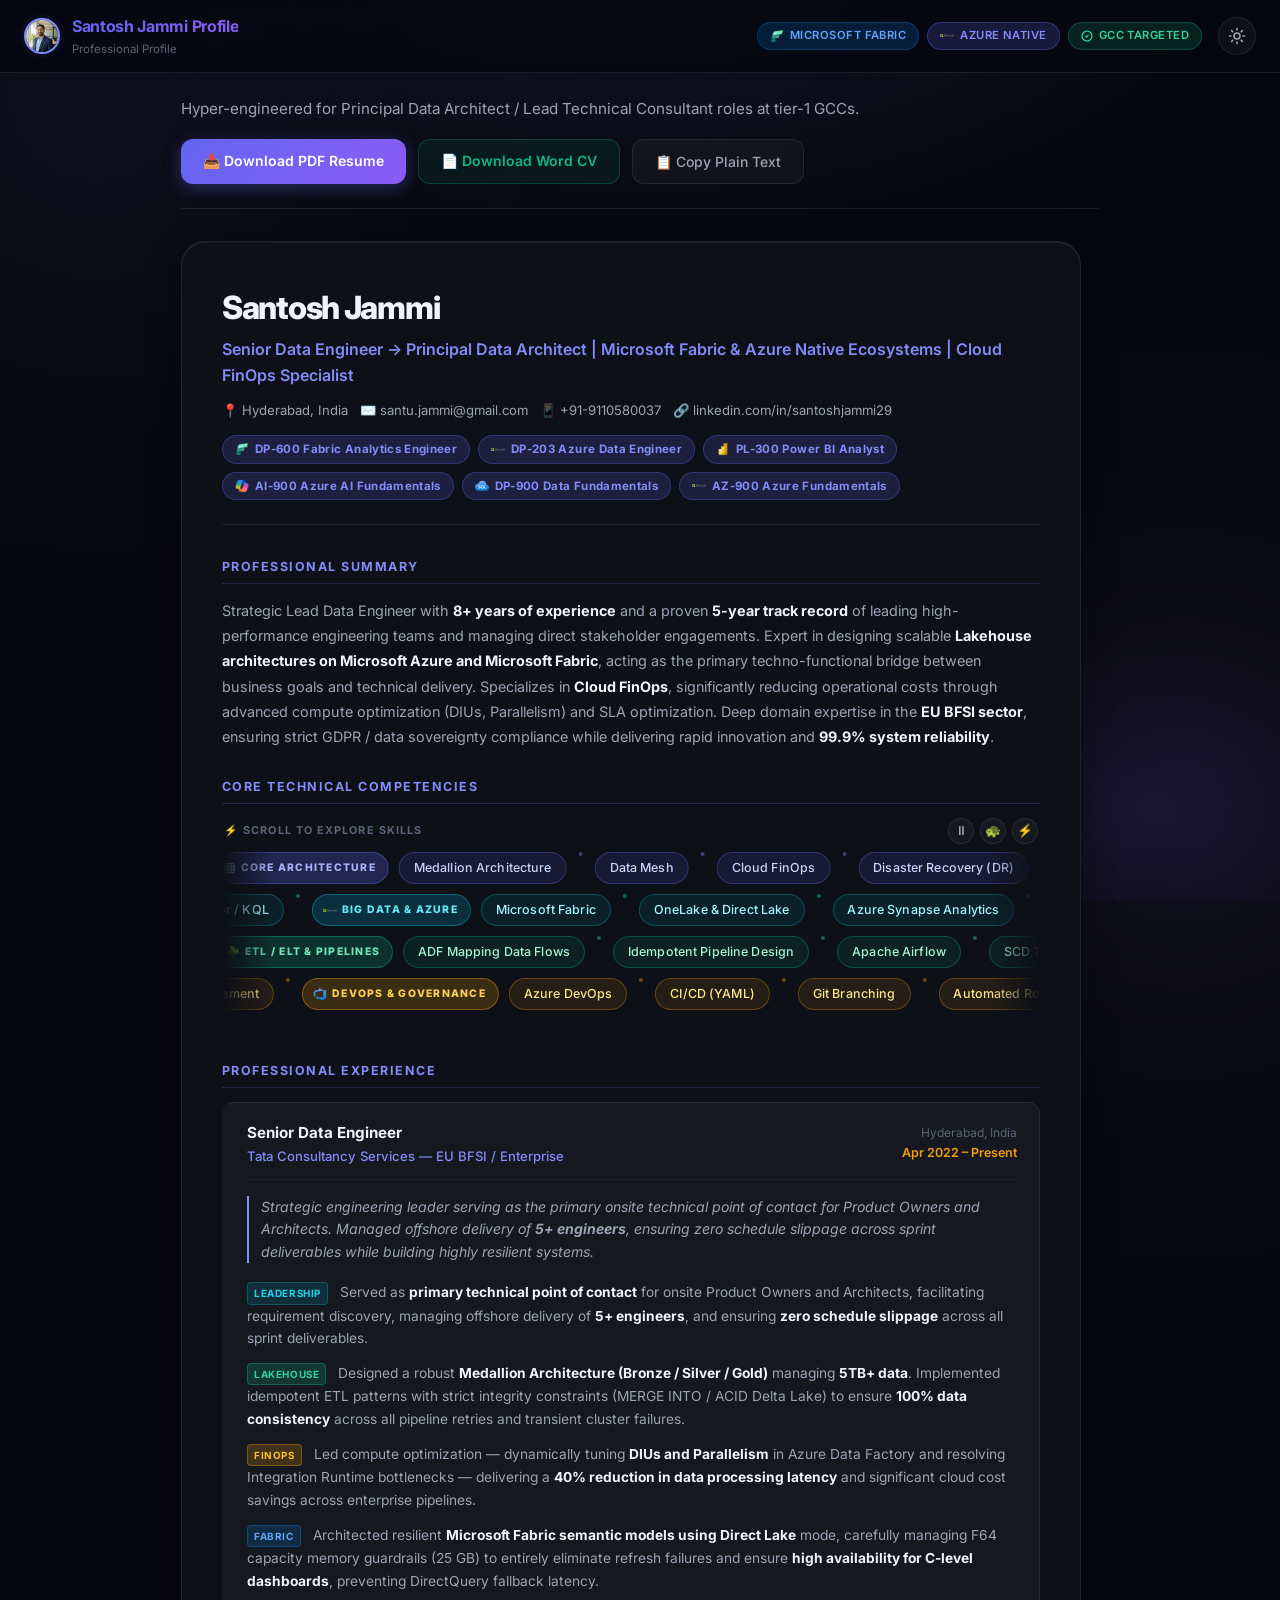
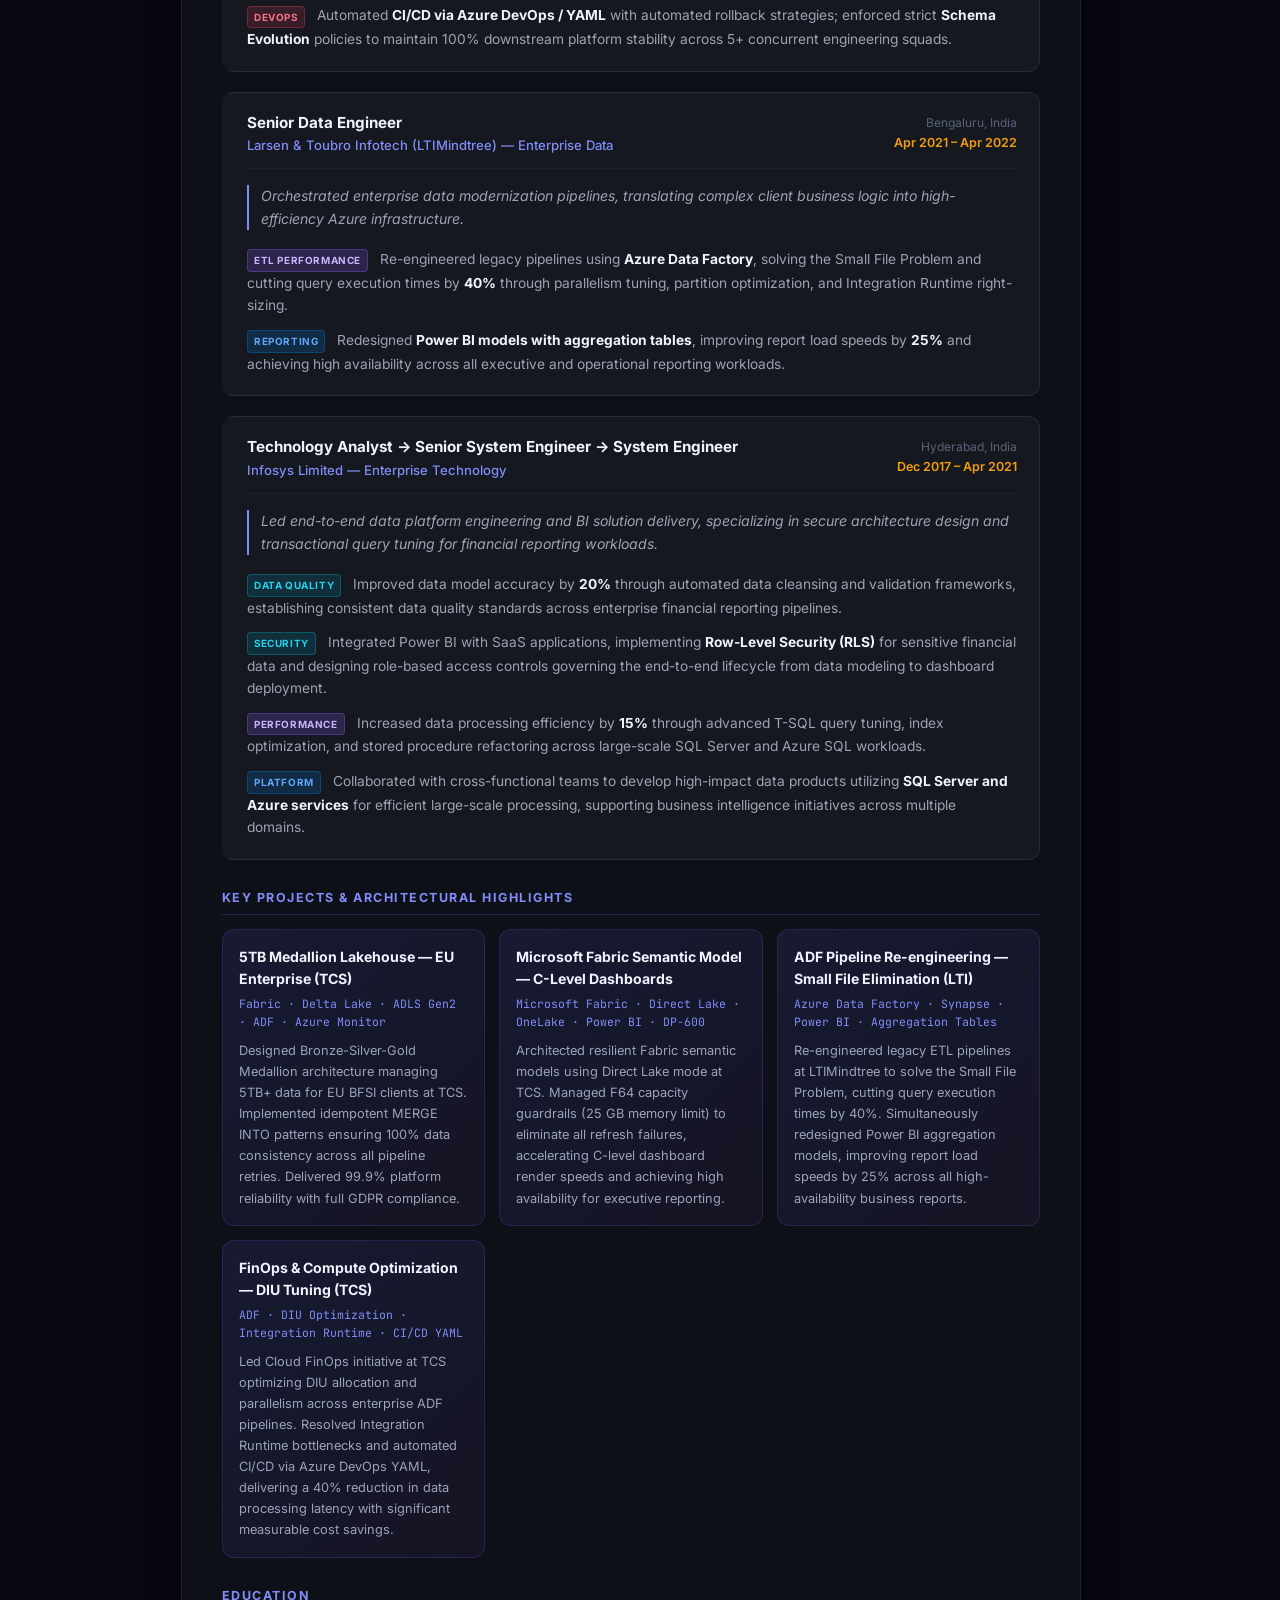
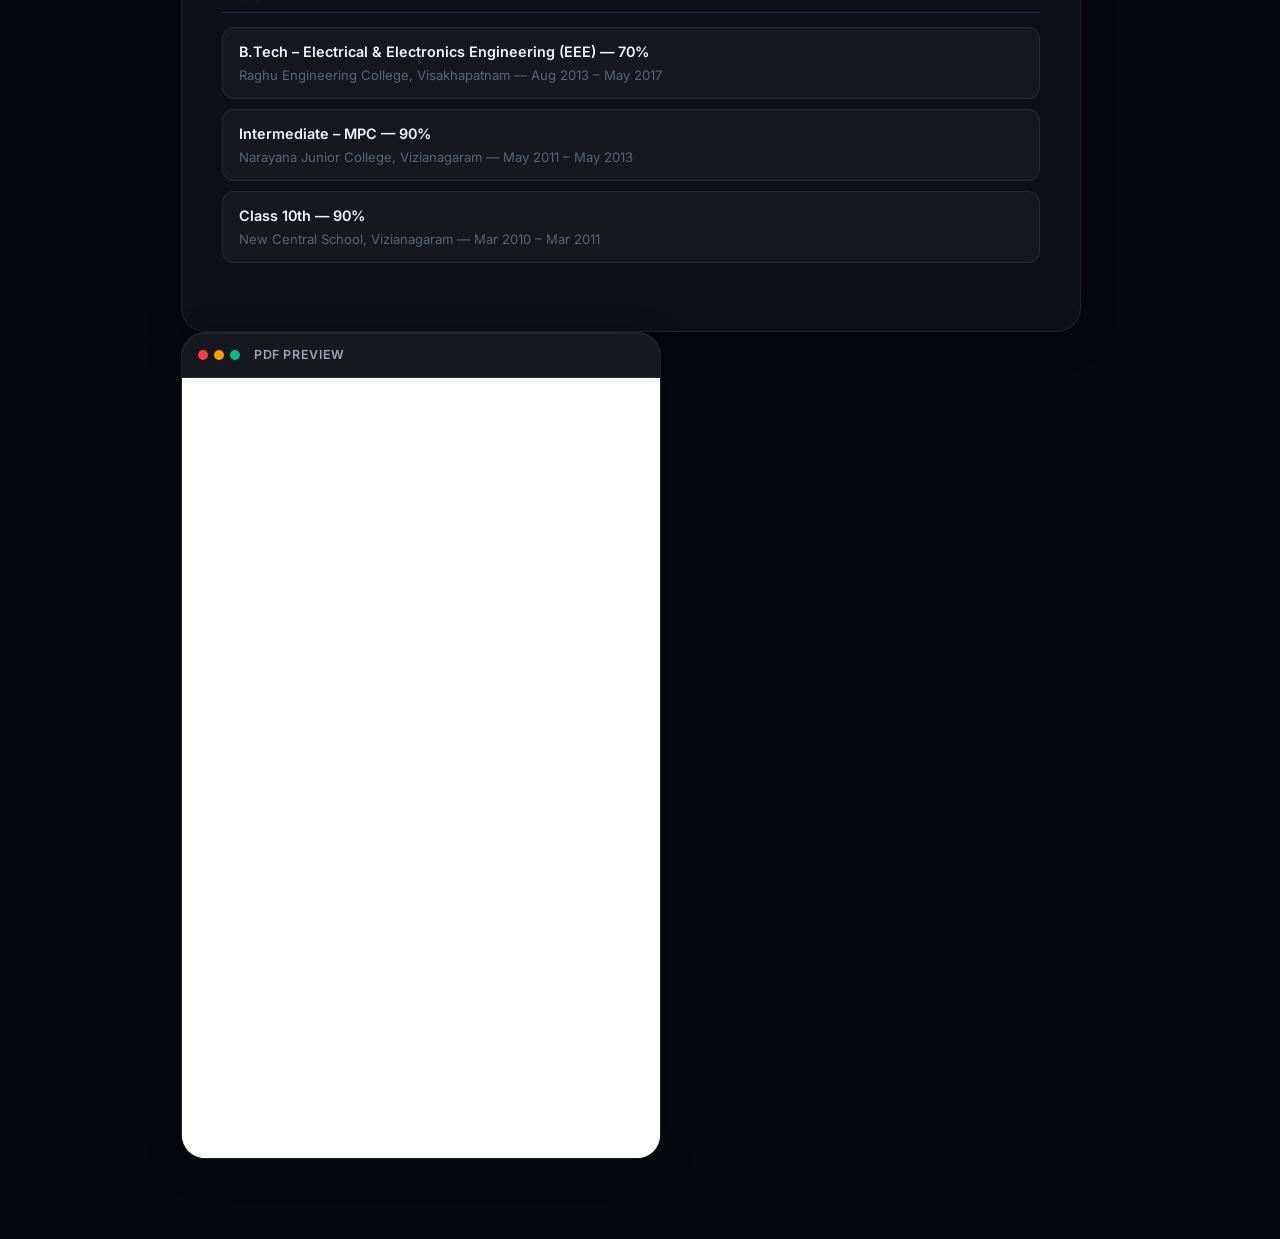
==== public-resume/index.html @ b76ce590 "Replace header SVG logo and add favicon with user's headshot photo" ====
<!DOCTYPE html>
<html lang="en">
<head>
  <meta charset="UTF-8" />
  <meta name="viewport" content="width=device-width, initial-scale=1.0" />
  <meta id="meta-color-scheme" name="color-scheme" content="light dark" />
  <script>
    {
      const theme = localStorage.getItem("theme") || "dark";
      document.documentElement.setAttribute("data-theme", theme);
      document.getElementById("meta-color-scheme").content = theme;
    }
  </script>
  <title>Santosh Jammi Profile — Principal Data Architect</title>
  <meta name="description" content="Comprehensive career pivot toolkit for Principal Data Architect roles targeting GCC companies in Hyderabad & Bangalore. Includes resume, LinkedIn copy, interview prep, and 30-day roadmap." />
  <link rel="preconnect" href="https://fonts.googleapis.com" />
  <link rel="preconnect" href="https://fonts.gstatic.com" crossorigin />
  <link href="https://fonts.googleapis.com/css2?family=Inter:wght@300;400;500;600;700;800;900&family=JetBrains+Mono:wght@400;500;600&display=swap" rel="stylesheet" />
  <link rel="stylesheet" href="style.css" />
  <link rel="icon" type="image/jpeg" href="images/profile-logo.jpg" />
</head>
<body>
  <!-- ── AMBIENT DECORATIVE GLOWS ───────────────────────────────── -->
  <div class="ambient-glow ambient-glow-1" aria-hidden="true"></div>
  <div class="ambient-glow ambient-glow-2" aria-hidden="true"></div>

  <!-- ── HEADER ─────────────────────────────────────────────────── -->
  <header class="site-header">
    <div class="header-inner">
      <div class="logo-group">
        <div class="logo-icon">
          <img src="images/profile-logo.jpg" alt="Santosh Jammi Logo" class="logo-img-profile" />
        </div>
        <div>
          <div class="logo-title">Santosh Jammi Profile</div>
          <div class="logo-sub">Professional Profile</div>
        </div>
      </div>
      <div class="header-actions">
        <div class="header-badges">
          <span class="badge badge-fabric">
            <img src="images/icons/microsoft-fabric.png" alt="" class="inline-badge-icon" />
            Microsoft Fabric
          </span>
          <span class="badge badge-azure">
            <img src="images/icons/microsoft.svg" alt="" class="inline-badge-icon" />
            Azure Native
          </span>
          <span class="badge badge-gcc">
            <svg class="inline-badge-icon" style="stroke: currentColor; fill: none; stroke-width: 2.5; display: inline-block; width: 12px; height: 12px; margin-right: 0;" viewBox="0 0 24 24">
              <circle cx="12" cy="12" r="10"/>
              <path d="m9 12 2 2 4-4"/>
            </svg>
            GCC Targeted
          </span>
        </div>
        <button id="theme-toggle" class="theme-toggle-btn" aria-label="Toggle light/dark mode" title="Toggle theme">
          <svg class="sun-icon" xmlns="http://www.w3.org/2000/svg" width="18" height="18" viewBox="0 0 24 24" fill="none" stroke="currentColor" stroke-width="2.2" stroke-linecap="round" stroke-linejoin="round"><circle cx="12" cy="12" r="4"/><path d="M12 2v2M12 20v2M4.93 4.93l1.41 1.41M17.66 17.66l1.41 1.41M2 12h2M20 12h2M6.34 17.66l-1.41 1.41M19.07 4.93l-1.41 1.41"/></svg>
          <svg class="moon-icon" xmlns="http://www.w3.org/2000/svg" width="18" height="18" viewBox="0 0 24 24" fill="none" stroke="currentColor" stroke-width="2.2" stroke-linecap="round" stroke-linejoin="round"><path d="M12 3a6 6 0 0 0 9 9 9 9 0 1 1-9-9Z"/></svg>
        </button>
      </div>
    </div>
  </header>

  <!-- ── MAIN CONTENT ───────────────────────────────────────────── -->
  <main class="main-content" style="max-width: 950px; padding: 24px 16px 80px;">
    
        <section id="panel-resume" role="tabpanel" aria-labelledby="tab-resume" class="tab-panel active">
      <div class="resume-workspace">
        <div class="resume-left">
          <div class="panel-header">
            <p class="panel-sub">Hyper-engineered for Principal Data Architect / Lead Technical Consultant roles at tier-1 GCCs.</p>
            <div class="action-bar">
              <a href="resume.pdf" class="btn-primary" download="Santosh_Jammi_Resume.pdf">📥 Download PDF Resume</a>
              <a href="Santosh_Jammi_CV.docx" class="btn-secondary" download="Santosh_Jammi_CV.docx">📄 Download Word CV</a>
              <button class="btn-ghost" onclick="copyResume()">📋 Copy Plain Text</button>
            </div>
          </div>

      <div class="resume-doc" id="resume-content">
        <div class="resume-header-block">
          <h2 class="resume-name">Santosh Jammi</h2>
          <div class="resume-title-line">Senior Data Engineer → Principal Data Architect | Microsoft Fabric &amp; Azure Native Ecosystems | Cloud FinOps Specialist</div>
          <div class="resume-contacts">
            <span>📍 Hyderabad, India</span>
            <span>✉️ santu.jammi@gmail.com</span>
            <span>📱 +91-9110580037</span>
            <span>🔗 linkedin.com/in/santoshjammi29</span>
          </div>
          <div class="cert-strip">
            <span class="cert-badge">
              <img src="images/icons/microsoft-fabric.png" alt="" class="inline-badge-icon" />
              DP-600 Fabric Analytics Engineer
            </span>
            <span class="cert-badge">
              <img src="images/icons/microsoft.svg" alt="" class="inline-badge-icon" />
              DP-203 Azure Data Engineer
            </span>
            <span class="cert-badge">
              <img src="images/icons/power-bi.png" alt="" class="inline-badge-icon" />
              PL-300 Power BI Analyst
            </span>
            <span class="cert-badge">
              <img src="images/icons/microsoft-copilot.png" alt="" class="inline-badge-icon" />
              AI-900 Azure AI Fundamentals
            </span>
            <span class="cert-badge">
              <img src="images/icons/azure-sql.svg" alt="" class="inline-badge-icon" />
              DP-900 Data Fundamentals
            </span>
            <span class="cert-badge">
              <img src="images/icons/microsoft.svg" alt="" class="inline-badge-icon" />
              AZ-900 Azure Fundamentals
            </span>
          </div>
        </div>

        <div class="resume-section" id="rs-summary">
          <h3 class="section-heading">Professional Summary</h3>
          <p class="resume-summary">
            Strategic Lead Data Engineer with <strong>8+ years of experience</strong> and a proven <strong>5-year track record</strong> of leading high-performance engineering teams and managing direct stakeholder engagements. Expert in designing scalable <strong>Lakehouse architectures on Microsoft Azure and Microsoft Fabric</strong>, acting as the primary techno-functional bridge between business goals and technical delivery. Specializes in <strong>Cloud FinOps</strong>, significantly reducing operational costs through advanced compute optimization (DIUs, Parallelism) and SLA optimization. Deep domain expertise in the <strong>EU BFSI sector</strong>, ensuring strict GDPR / data sovereignty compliance while delivering rapid innovation and <strong>99.9% system reliability</strong>.
          </p>
        </div>

        <div class="resume-section" id="rs-skills">
          <h3 class="section-heading">Core Technical Competencies</h3>
          
          <!-- Print-Only static skills list (hidden on screen) -->
          <div class="print-skills-grid">
            <div class="print-skills-group">
              <strong>🏛️ Core Architecture:</strong> Medallion Architecture, Data Mesh, Cloud FinOps, Disaster Recovery (DR), Governance, Stakeholder Management, Kimball Modeling, Inmon Methodology, Data Vault 2.0, Star / Snowflake Schemas, SCDs, Zero-Copy Architecture
            </div>
            <div class="print-skills-group">
              <strong>☁️ Big Data &amp; Azure:</strong> Microsoft Fabric, OneLake &amp; Direct Lake, Azure Synapse Analytics, Azure Data Factory, ADLS Gen2, Stream Analytics, Event Hubs, Databricks, Azure SQL, Azure Cosmos DB, Logic Apps, Azure Monitor / KQL
            </div>
            <div class="print-skills-group">
              <strong>⚙️ ETL / ELT &amp; Pipelines:</strong> ADF Mapping Data Flows, Idempotent Pipeline Design, Apache Airflow, SCD Type 2, ACID Compliance, Delta Lake, Liquid Clustering, Z-Ordering, Copy-On-Write (CoW), MERGE INTO / UPSERT, Delta Time Travel, Data Orchestration
            </div>
            <div class="print-skills-group">
              <strong>🔐 DevOps &amp; Governance:</strong> Azure DevOps, CI/CD (YAML), Row-Level Security (RLS), GDPR Compliance, Data Sovereignty, Azure Key Vault, Service Principals, OAuth Handshake, Entra ID, RBAC, FHIR, HL7, T-SQL Advanced, KQL, ARM Templates, Schema Evolution, Data Quality Management
            </div>
          </div>

          <div class="ticker-outer">
            <div class="ticker-controls">
              <span class="ticker-section-label">⚡ Scroll to explore skills</span>
              <div class="ticker-nav-btns">
                <button class="ticker-nav-btn" id="ticker-pause" title="Pause / Resume" aria-label="Pause or resume ticker">⏸</button>
                <button class="ticker-nav-btn" id="ticker-slower" title="Slower" aria-label="Slow down">🐢</button>
                <button class="ticker-nav-btn" id="ticker-faster" title="Faster" aria-label="Speed up">⚡</button>
              </div>
            </div>
            <div class="skills-ticker-wrap" id="skills-ticker" aria-label="Core technical skills">

            <!-- Row 1 — Core Architecture — Indigo -->
            <div class="ticker-row ticker-row-1" aria-hidden="true">
              <!-- first copy -->
              <span class="ticker-label">
                <svg viewBox="0 0 24 24" fill="none" stroke="currentColor" stroke-width="2.5" stroke-linecap="round" stroke-linejoin="round" style="width:12px;height:12px;"><rect x="3" y="3" width="18" height="18" rx="2"/><path d="M9 3v18M15 3v18M3 9h18M3 15h18"/></svg>
                Core Architecture
              </span>
              <span class="ticker-chip">Medallion Architecture</span><span class="ticker-sep"></span>
              <span class="ticker-chip">Data Mesh</span><span class="ticker-sep"></span>
              <span class="ticker-chip">Cloud FinOps</span><span class="ticker-sep"></span>
              <span class="ticker-chip">Disaster Recovery (DR)</span><span class="ticker-sep"></span>
              <span class="ticker-chip">Governance</span><span class="ticker-sep"></span>
              <span class="ticker-chip">Stakeholder Management</span><span class="ticker-sep"></span>
              <span class="ticker-chip">Kimball Modeling</span><span class="ticker-sep"></span>
              <span class="ticker-chip">Inmon Methodology</span><span class="ticker-sep"></span>
              <span class="ticker-chip">Data Vault 2.0</span><span class="ticker-sep"></span>
              <span class="ticker-chip">Star / Snowflake Schemas</span><span class="ticker-sep"></span>
              <span class="ticker-chip">SCDs</span><span class="ticker-sep"></span>
              <span class="ticker-chip">Zero-Copy Architecture</span><span class="ticker-sep"></span>
              <!-- duplicate for seamless loop -->
              <span class="ticker-label">
                <svg viewBox="0 0 24 24" fill="none" stroke="currentColor" stroke-width="2.5" stroke-linecap="round" stroke-linejoin="round" style="width:12px;height:12px;"><rect x="3" y="3" width="18" height="18" rx="2"/><path d="M9 3v18M15 3v18M3 9h18M3 15h18"/></svg>
                Core Architecture
              </span>
              <span class="ticker-chip">Medallion Architecture</span><span class="ticker-sep"></span>
              <span class="ticker-chip">Data Mesh</span><span class="ticker-sep"></span>
              <span class="ticker-chip">Cloud FinOps</span><span class="ticker-sep"></span>
              <span class="ticker-chip">Disaster Recovery (DR)</span><span class="ticker-sep"></span>
              <span class="ticker-chip">Governance</span><span class="ticker-sep"></span>
              <span class="ticker-chip">Stakeholder Management</span><span class="ticker-sep"></span>
              <span class="ticker-chip">Kimball Modeling</span><span class="ticker-sep"></span>
              <span class="ticker-chip">Inmon Methodology</span><span class="ticker-sep"></span>
              <span class="ticker-chip">Data Vault 2.0</span><span class="ticker-sep"></span>
              <span class="ticker-chip">Star / Snowflake Schemas</span><span class="ticker-sep"></span>
              <span class="ticker-chip">SCDs</span><span class="ticker-sep"></span>
              <span class="ticker-chip">Zero-Copy Architecture</span><span class="ticker-sep"></span>
            </div>

            <!-- Row 2 — Big Data & Azure — Cyan (reverse) -->
            <div class="ticker-row ticker-row-2" aria-hidden="true">
              <span class="ticker-label">
                <img src="images/icons/microsoft.svg" alt="" />
                Big Data &amp; Azure
              </span>
              <span class="ticker-chip">Microsoft Fabric</span><span class="ticker-sep"></span>
              <span class="ticker-chip">OneLake &amp; Direct Lake</span><span class="ticker-sep"></span>
              <span class="ticker-chip">Azure Synapse Analytics</span><span class="ticker-sep"></span>
              <span class="ticker-chip">Azure Data Factory</span><span class="ticker-sep"></span>
              <span class="ticker-chip">ADLS Gen2</span><span class="ticker-sep"></span>
              <span class="ticker-chip">Stream Analytics</span><span class="ticker-sep"></span>
              <span class="ticker-chip">Event Hubs</span><span class="ticker-sep"></span>
              <span class="ticker-chip">Databricks</span><span class="ticker-sep"></span>
              <span class="ticker-chip">Azure SQL</span><span class="ticker-sep"></span>
              <span class="ticker-chip">Azure Cosmos DB</span><span class="ticker-sep"></span>
              <span class="ticker-chip">Logic Apps</span><span class="ticker-sep"></span>
              <span class="ticker-chip">Azure Monitor / KQL</span><span class="ticker-sep"></span>
              <!-- duplicate -->
              <span class="ticker-label">
                <img src="images/icons/microsoft.svg" alt="" />
                Big Data &amp; Azure
              </span>
              <span class="ticker-chip">Microsoft Fabric</span><span class="ticker-sep"></span>
              <span class="ticker-chip">OneLake &amp; Direct Lake</span><span class="ticker-sep"></span>
              <span class="ticker-chip">Azure Synapse Analytics</span><span class="ticker-sep"></span>
              <span class="ticker-chip">Azure Data Factory</span><span class="ticker-sep"></span>
              <span class="ticker-chip">ADLS Gen2</span><span class="ticker-sep"></span>
              <span class="ticker-chip">Stream Analytics</span><span class="ticker-sep"></span>
              <span class="ticker-chip">Event Hubs</span><span class="ticker-sep"></span>
              <span class="ticker-chip">Databricks</span><span class="ticker-sep"></span>
              <span class="ticker-chip">Azure SQL</span><span class="ticker-sep"></span>
              <span class="ticker-chip">Azure Cosmos DB</span><span class="ticker-sep"></span>
              <span class="ticker-chip">Logic Apps</span><span class="ticker-sep"></span>
              <span class="ticker-chip">Azure Monitor / KQL</span><span class="ticker-sep"></span>
            </div>

            <!-- Row 3 — ETL / ELT — Emerald -->
            <div class="ticker-row ticker-row-3" aria-hidden="true">
              <span class="ticker-label">
                <img src="images/icons/azure-data-factory.png" alt="" />
                ETL / ELT &amp; Pipelines
              </span>
              <span class="ticker-chip">ADF Mapping Data Flows</span><span class="ticker-sep"></span>
              <span class="ticker-chip">Idempotent Pipeline Design</span><span class="ticker-sep"></span>
              <span class="ticker-chip">Apache Airflow</span><span class="ticker-sep"></span>
              <span class="ticker-chip">SCD Type 2</span><span class="ticker-sep"></span>
              <span class="ticker-chip">ACID Compliance</span><span class="ticker-sep"></span>
              <span class="ticker-chip">Delta Lake</span><span class="ticker-sep"></span>
              <span class="ticker-chip">Liquid Clustering</span><span class="ticker-sep"></span>
              <span class="ticker-chip">Z-Ordering</span><span class="ticker-sep"></span>
              <span class="ticker-chip">Copy-On-Write (CoW)</span><span class="ticker-sep"></span>
              <span class="ticker-chip">MERGE INTO / UPSERT</span><span class="ticker-sep"></span>
              <span class="ticker-chip">Delta Time Travel</span><span class="ticker-sep"></span>
              <span class="ticker-chip">Data Orchestration</span><span class="ticker-sep"></span>
              <!-- duplicate -->
              <span class="ticker-label">
                <img src="images/icons/azure-data-factory.png" alt="" />
                ETL / ELT &amp; Pipelines
              </span>
              <span class="ticker-chip">ADF Mapping Data Flows</span><span class="ticker-sep"></span>
              <span class="ticker-chip">Idempotent Pipeline Design</span><span class="ticker-sep"></span>
              <span class="ticker-chip">Apache Airflow</span><span class="ticker-sep"></span>
              <span class="ticker-chip">SCD Type 2</span><span class="ticker-sep"></span>
              <span class="ticker-chip">ACID Compliance</span><span class="ticker-sep"></span>
              <span class="ticker-chip">Delta Lake</span><span class="ticker-sep"></span>
              <span class="ticker-chip">Liquid Clustering</span><span class="ticker-sep"></span>
              <span class="ticker-chip">Z-Ordering</span><span class="ticker-sep"></span>
              <span class="ticker-chip">Copy-On-Write (CoW)</span><span class="ticker-sep"></span>
              <span class="ticker-chip">MERGE INTO / UPSERT</span><span class="ticker-sep"></span>
              <span class="ticker-chip">Delta Time Travel</span><span class="ticker-sep"></span>
              <span class="ticker-chip">Data Orchestration</span><span class="ticker-sep"></span>
            </div>

            <!-- Row 4 — DevOps & Governance — Amber (reverse) -->
            <div class="ticker-row ticker-row-4" aria-hidden="true">
              <span class="ticker-label">
                <img src="images/icons/azure-devops.svg" alt="" />
                DevOps &amp; Governance
              </span>
              <span class="ticker-chip">Azure DevOps</span><span class="ticker-sep"></span>
              <span class="ticker-chip">CI/CD (YAML)</span><span class="ticker-sep"></span>
              <span class="ticker-chip">Git Branching</span><span class="ticker-sep"></span>
              <span class="ticker-chip">Automated Rollbacks</span><span class="ticker-sep"></span>
              <span class="ticker-chip">Row-Level Security (RLS)</span><span class="ticker-sep"></span>
              <span class="ticker-chip">GDPR Compliance</span><span class="ticker-sep"></span>
              <span class="ticker-chip">Data Sovereignty</span><span class="ticker-sep"></span>
              <span class="ticker-chip">T-SQL Advanced</span><span class="ticker-sep"></span>
              <span class="ticker-chip">KQL</span><span class="ticker-sep"></span>
              <span class="ticker-chip">ARM Templates</span><span class="ticker-sep"></span>
              <span class="ticker-chip">Schema Evolution</span><span class="ticker-sep"></span>
              <span class="ticker-chip">Data Quality Management</span><span class="ticker-sep"></span>
              <!-- duplicate -->
              <span class="ticker-label">
                <img src="images/icons/azure-devops.svg" alt="" />
                DevOps &amp; Governance
              </span>
              <span class="ticker-chip">Azure DevOps</span><span class="ticker-sep"></span>
              <span class="ticker-chip">CI/CD (YAML)</span><span class="ticker-sep"></span>
              <span class="ticker-chip">Git Branching</span><span class="ticker-sep"></span>
              <span class="ticker-chip">Automated Rollbacks</span><span class="ticker-sep"></span>
              <span class="ticker-chip">Row-Level Security (RLS)</span><span class="ticker-sep"></span>
              <span class="ticker-chip">GDPR Compliance</span><span class="ticker-sep"></span>
              <span class="ticker-chip">Data Sovereignty</span><span class="ticker-sep"></span>
              <span class="ticker-chip">T-SQL Advanced</span><span class="ticker-sep"></span>
              <span class="ticker-chip">KQL</span><span class="ticker-sep"></span>
              <span class="ticker-chip">ARM Templates</span><span class="ticker-sep"></span>
              <span class="ticker-chip">Schema Evolution</span><span class="ticker-sep"></span>
              <span class="ticker-chip">Data Quality Management</span><span class="ticker-sep"></span>
            </div><!-- /.ticker-row-4 -->

          </div><!-- /.skills-ticker-wrap -->
          <div class="ticker-drag-hint">☝️ Hover to pause · Drag row to scroll · Use ⏸ ⚡ 🐢 above to control speed</div>
          </div><!-- /.ticker-outer -->
        </div><!-- /#rs-skills -->

        <!-- Floating section navigator (appears on hover over resume-doc) -->
        <nav class="resume-nav" aria-label="Jump to resume section">
          <button class="nav-dot active" data-target="rs-summary"   data-label="Summary"></button>
          <button class="nav-dot"        data-target="rs-skills"    data-label="Skills"></button>
          <button class="nav-dot"        data-target="rs-experience" data-label="Experience"></button>
          <button class="nav-dot"        data-target="rs-projects"  data-label="Projects"></button>
          <button class="nav-dot"        data-target="rs-education" data-label="Education"></button>
        </nav>

        <div class="resume-section" id="rs-experience">
          <h3 class="section-heading">Professional Experience</h3>

          <div class="job-block">
            <div class="job-header">
              <div class="job-info">
                <div class="job-title">Senior Data Engineer</div>
                <div class="job-company">Tata Consultancy Services — EU BFSI / Enterprise</div>
              </div>
              <div class="job-meta">
                <span class="job-location">Hyderabad, India</span>
                <span class="job-dates">Apr 2022 – Present</span>
              </div>
            </div>
            <div class="job-description">
              <p class="job-overview">
                Strategic engineering leader serving as the primary onsite technical point of contact for Product Owners and Architects. Managed offshore delivery of <strong>5+ engineers</strong>, ensuring zero schedule slippage across sprint deliverables while building highly resilient systems.
              </p>
              <p class="job-para">
                <span class="para-tag tag-governance">Leadership</span>
                Served as <strong>primary technical point of contact</strong> for onsite Product Owners and Architects, facilitating requirement discovery, managing offshore delivery of <strong>5+ engineers</strong>, and ensuring <strong>zero schedule slippage</strong> across all sprint deliverables.
              </p>
              <p class="job-para">
                <span class="para-tag tag-delta">Lakehouse</span>
                Designed a robust <strong>Medallion Architecture (Bronze / Silver / Gold)</strong> managing <strong>5TB+ data</strong>. Implemented idempotent ETL patterns with strict integrity constraints (MERGE INTO / ACID Delta Lake) to ensure <strong>100% data consistency</strong> across all pipeline retries and transient cluster failures.
              </p>
              <p class="job-para">
                <span class="para-tag tag-finops">FinOps</span>
                Led compute optimization — dynamically tuning <strong>DIUs and Parallelism</strong> in Azure Data Factory and resolving Integration Runtime bottlenecks — delivering a <strong>40% reduction in data processing latency</strong> and significant cloud cost savings across enterprise pipelines.
              </p>
              <p class="job-para">
                <span class="para-tag tag-fabric">Fabric</span>
                Architected resilient <strong>Microsoft Fabric semantic models using Direct Lake</strong> mode, carefully managing F64 capacity memory guardrails (25 GB) to entirely eliminate refresh failures and ensure <strong>high availability for C-level dashboards</strong>, preventing DirectQuery fallback latency.
              </p>
              <p class="job-para">
                <span class="para-tag tag-devops">DevOps</span>
                Automated <strong>CI/CD via Azure DevOps / YAML</strong> with automated rollback strategies; enforced strict <strong>Schema Evolution</strong> policies to maintain 100% downstream platform stability across 5+ concurrent engineering squads.
              </p>
            </div>
          </div>

          <div class="job-block">
            <div class="job-header">
              <div class="job-info">
                <div class="job-title">Senior Data Engineer</div>
                <div class="job-company">Larsen &amp; Toubro Infotech (LTIMindtree) — Enterprise Data</div>
              </div>
              <div class="job-meta">
                <span class="job-location">Bengaluru, India</span>
                <span class="job-dates">Apr 2021 – Apr 2022</span>
              </div>
            </div>
            <div class="job-description">
              <p class="job-overview">
                Orchestrated enterprise data modernization pipelines, translating complex client business logic into high-efficiency Azure infrastructure.
              </p>
              <p class="job-para">
                <span class="para-tag tag-perf">ETL Performance</span>
                Re-engineered legacy pipelines using <strong>Azure Data Factory</strong>, solving the Small File Problem and cutting query execution times by <strong>40%</strong> through parallelism tuning, partition optimization, and Integration Runtime right-sizing.
              </p>
              <p class="job-para">
                <span class="para-tag tag-fabric">Reporting</span>
                Redesigned <strong>Power BI models with aggregation tables</strong>, improving report load speeds by <strong>25%</strong> and achieving high availability across all executive and operational reporting workloads.
              </p>
            </div>
          </div>

          <div class="job-block">
            <div class="job-header">
              <div class="job-info">
                <div class="job-title">Technology Analyst → Senior System Engineer → System Engineer</div>
                <div class="job-company">Infosys Limited — Enterprise Technology</div>
              </div>
              <div class="job-meta">
                <span class="job-location">Hyderabad, India</span>
                <span class="job-dates">Dec 2017 – Apr 2021</span>
              </div>
            </div>
            <div class="job-description">
              <p class="job-overview">
                Led end-to-end data platform engineering and BI solution delivery, specializing in secure architecture design and transactional query tuning for financial reporting workloads.
              </p>
              <p class="job-para">
                <span class="para-tag tag-governance">Data Quality</span>
                Improved data model accuracy by <strong>20%</strong> through automated data cleansing and validation frameworks, establishing consistent data quality standards across enterprise financial reporting pipelines.
              </p>
              <p class="job-para">
                <span class="para-tag tag-governance">Security</span>
                Integrated Power BI with SaaS applications, implementing <strong>Row-Level Security (RLS)</strong> for sensitive financial data and designing role-based access controls governing the end-to-end lifecycle from data modeling to dashboard deployment.
              </p>
              <p class="job-para">
                <span class="para-tag tag-perf">Performance</span>
                Increased data processing efficiency by <strong>15%</strong> through advanced T-SQL query tuning, index optimization, and stored procedure refactoring across large-scale SQL Server and Azure SQL workloads.
              </p>
              <p class="job-para">
                <span class="para-tag tag-fabric">Platform</span>
                Collaborated with cross-functional teams to develop high-impact data products utilizing <strong>SQL Server and Azure services</strong> for efficient large-scale processing, supporting business intelligence initiatives across multiple domains.
              </p>
            </div>
          </div>
        </div>

        <div class="resume-section" id="rs-projects">
          <h3 class="section-heading">Key Projects & Architectural Highlights</h3>
          <div class="projects-grid">
            <div class="project-card">
              <div class="project-title">5TB Medallion Lakehouse — EU Enterprise (TCS)</div>
              <div class="project-tech">Fabric · Delta Lake · ADLS Gen2 · ADF · Azure Monitor</div>
              <div class="project-desc">Designed Bronze-Silver-Gold Medallion architecture managing 5TB+ data for EU BFSI clients at TCS. Implemented idempotent MERGE INTO patterns ensuring 100% data consistency across all pipeline retries. Delivered 99.9% platform reliability with full GDPR compliance.</div>
            </div>
            <div class="project-card">
              <div class="project-title">Microsoft Fabric Semantic Model — C-Level Dashboards</div>
              <div class="project-tech">Microsoft Fabric · Direct Lake · OneLake · Power BI · DP-600</div>
              <div class="project-desc">Architected resilient Fabric semantic models using Direct Lake mode at TCS. Managed F64 capacity guardrails (25 GB memory limit) to eliminate all refresh failures, accelerating C-level dashboard render speeds and achieving high availability for executive reporting.</div>
            </div>
            <div class="project-card">
              <div class="project-title">ADF Pipeline Re-engineering — Small File Elimination (LTI)</div>
              <div class="project-tech">Azure Data Factory · Synapse · Power BI · Aggregation Tables</div>
              <div class="project-desc">Re-engineered legacy ETL pipelines at LTIMindtree to solve the Small File Problem, cutting query execution times by 40%. Simultaneously redesigned Power BI aggregation models, improving report load speeds by 25% across all high-availability business reports.</div>
            </div>
            <div class="project-card">
              <div class="project-title">FinOps &amp; Compute Optimization — DIU Tuning (TCS)</div>
              <div class="project-tech">ADF · DIU Optimization · Integration Runtime · CI/CD YAML</div>
              <div class="project-desc">Led Cloud FinOps initiative at TCS optimizing DIU allocation and parallelism across enterprise ADF pipelines. Resolved Integration Runtime bottlenecks and automated CI/CD via Azure DevOps YAML, delivering a 40% reduction in data processing latency with significant measurable cost savings.</div>
            </div>
          </div>
        </div>

        <div class="resume-section" id="rs-education">
          <h3 class="section-heading">Education</h3>
          <div class="edu-block">
            <div class="edu-title">B.Tech – Electrical &amp; Electronics Engineering (EEE) — 70%</div>
            <div class="edu-school">Raghu Engineering College, Visakhapatnam — Aug 2013 – May 2017</div>
          </div>
          <div class="edu-block" style="margin-top:10px">
            <div class="edu-title">Intermediate – MPC — 90%</div>
            <div class="edu-school">Narayana Junior College, Vizianagaram — May 2011 – May 2013</div>
          </div>
          <div class="edu-block" style="margin-top:10px">
            <div class="edu-title">Class 10th — 90%</div>
            <div class="edu-school">New Central School, Vizianagaram — Mar 2010 – Mar 2011</div>
          </div>
        </div>
      </div><!-- /.resume-left -->

      <div class="resume-right">
        <div class="pdf-preview-card">
          <div class="pdf-preview-header">
            <span class="pdf-dot red"></span>
            <span class="pdf-dot yellow"></span>
            <span class="pdf-dot green"></span>
            <span class="pdf-preview-title">PDF Preview</span>
          </div>
          <div class="pdf-preview-body">
            <iframe src="resume.pdf#toolbar=0&navpanes=0&scrollbar=0" width="100%" height="100%" style="border: none; background: white;"></iframe>
          </div>
        </div>
        <div class="pdf-mobile-fallback">
          <div class="pdf-fallback-icon">📄</div>
          <div class="pdf-fallback-text">PDF Preview is optimized for desktop screens.</div>
        </div>
      </div><!-- /.resume-right -->

    </div><!-- /.resume-workspace -->
  </section>
    
  </main>

  <!-- ── TOAST NOTIFICATION ─────────────────────────────────────── -->
  <div class="toast" id="toast" role="status" aria-live="polite"></div>

  <!-- ── BACK TO TOP ───────────────────────────────────────────── -->
  <button id="back-to-top" class="back-to-top-btn" aria-label="Back to top" title="Go to top">
    <svg xmlns="http://www.w3.org/2000/svg" width="20" height="20" viewBox="0 0 24 24" fill="none" stroke="currentColor" stroke-width="2.5" stroke-linecap="round" stroke-linejoin="round"><path d="m18 15-6-6-6 6"/></svg>
  </button>

  <script src="app.js"></script>
</body>
</html>
---- public-resume/style.css ----
/* ═══════════════════════════════════════════════════════════════
   SANTOSH JAMMI PROFILE — STYLE SYSTEM
   Premium dark/light mode with glassmorphism and micro-animations
   ═══════════════════════════════════════════════════════════════ */

/* ── RESET & TOKENS ─────────────────────────────────────────── */
*, *::before, *::after { box-sizing: border-box; margin: 0; padding: 0; }

/* Custom Scrollbars */
::-webkit-scrollbar {
  width: 8px;
  height: 8px;
}
::-webkit-scrollbar-track {
  background: transparent;
}
::-webkit-scrollbar-thumb {
  background: rgba(255, 255, 255, 0.12);
  border-radius: 10px;
  border: 2px solid transparent;
  background-clip: padding-box;
}
::-webkit-scrollbar-thumb:hover {
  background: rgba(255, 255, 255, 0.22);
  border: 2px solid transparent;
  background-clip: padding-box;
}
:root[data-theme="light"] ::-webkit-scrollbar-thumb {
  background: rgba(15, 23, 42, 0.12);
  border: 2px solid transparent;
  background-clip: padding-box;
}
:root[data-theme="light"] ::-webkit-scrollbar-thumb:hover {
  background: rgba(15, 23, 42, 0.22);
  border: 2px solid transparent;
  background-clip: padding-box;
}

:root {
  --bg-base:       #07080f;
  --bg-surface:    #0d1017;
  --bg-card:       rgba(255,255,255,0.035);
  --bg-card-hover: rgba(255,255,255,0.065);
  --bg-glass:      rgba(255,255,255,0.04);

  --border:        rgba(255,255,255,0.08);
  --border-glow:   rgba(99,102,241,0.35);

  --text-primary:  #f0f2ff;
  --text-secondary:#9ca3b5;
  --text-muted:    #5b6378;

  --indigo:        #6366f1;
  --indigo-light:  #818cf8;
  --violet:        #8b5cf6;
  --cyan:          #06b6d4;
  --emerald:       #10b981;
  --amber:         #f59e0b;
  --rose:          #f43f5e;

  --grad-primary:  linear-gradient(135deg, var(--indigo) 0%, var(--violet) 100%);
  --grad-card:     linear-gradient(135deg, rgba(99,102,241,0.12) 0%, rgba(139,92,246,0.06) 100%);
  --grad-fabric:   linear-gradient(135deg, #0078d4 0%, #004e8c 100%);

  --radius-sm:   6px;
  --radius-md:   12px;
  --radius-lg:   18px;
  --radius-xl:   24px;

  --shadow-card: 0 8px 32px rgba(0,0,0,0.4), 0 1px 0 rgba(255,255,255,0.06) inset;
  --shadow-glow: 0 0 40px rgba(99,102,241,0.2);

  --font-body: 'Inter', -apple-system, BlinkMacSystemFont, sans-serif;
  --font-mono: 'JetBrains Mono', 'Fira Code', monospace;

  --transition: 0.22s cubic-bezier(0.4, 0, 0.2, 1);
  --spring:     0.35s cubic-bezier(0.34, 1.56, 0.64, 1);

  --border-subtle: rgba(255,255,255,0.04);
  --bg-code:       rgba(255,255,255,0.06);
  --bg-header:     rgba(7,8,15,0.85);
  --bg-nav:        rgba(7,8,15,0.9);
  --grad-title:    linear-gradient(135deg, #f0f2ff 30%, var(--indigo-light));

  color-scheme: dark;
}

:root[data-theme="light"] {
  --bg-base:       #f8fafc;
  --bg-surface:    #ffffff;
  --bg-card:       rgba(15, 23, 42, 0.03);
  --bg-card-hover: rgba(15, 23, 42, 0.06);
  --bg-glass:      rgba(15, 23, 42, 0.02);

  --border:        rgba(15, 23, 42, 0.08);
  --border-glow:   rgba(99, 102, 241, 0.22);

  --text-primary:  #0f172a;
  --text-secondary:#475569;
  --text-muted:    #94a3b8;

  --indigo-light:  #4f46e5;
  --violet:        #7c3aed;
  --cyan:          #0891b2;
  --emerald:       #059669;
  --amber:         #d97706;
  --rose:          #e11d48;

  --border-subtle: rgba(15, 23, 42, 0.04);
  --bg-code:       rgba(15, 23, 42, 0.05);
  --bg-header:     rgba(248,250,252,0.85);
  --bg-nav:        rgba(248,250,252,0.9);
  --grad-title:    linear-gradient(135deg, #0f172a 30%, var(--indigo));

  --grad-card:     linear-gradient(135deg, rgba(99,102,241,0.08) 0%, rgba(139,92,246,0.04) 100%);
  --shadow-card:   0 8px 32px rgba(15, 23, 42, 0.06), 0 1px 0 rgba(255,255,255,0.8) inset;
  --shadow-glow:   0 0 40px rgba(99,102,241,0.08);

  color-scheme: light;
}

:root[data-theme="dark"] {
  color-scheme: dark;
}

html { scroll-behavior: smooth; }
body {
  font-family: var(--font-body);
  background: var(--bg-base);
  color: var(--text-primary);
  line-height: 1.6;
  min-height: 100dvh;
  background-image:
    radial-gradient(ellipse 80% 60% at 50% -10%, rgba(99,102,241,0.15) 0%, transparent 60%),
    radial-gradient(ellipse 40% 40% at 90% 90%, rgba(139,92,246,0.08) 0%, transparent 50%);
  background-attachment: fixed;
}
:root[data-theme="light"] body {
  background-image:
    radial-gradient(ellipse 80% 60% at 50% -10%, rgba(99,102,241,0.06) 0%, transparent 60%),
    radial-gradient(ellipse 40% 40% at 90% 90%, rgba(139,92,246,0.03) 0%, transparent 50%);
}

/* ── LIGHT THEME HIGH CONTRAST OVERRIDES ──────────────────────── */
:root[data-theme="light"] .badge-fabric { background: rgba(0, 90, 158, 0.08); color: #005a9e; border-color: rgba(0, 90, 158, 0.2); }
:root[data-theme="light"] .badge-gcc    { background: rgba(5, 150, 105, 0.08); color: #047857; border-color: rgba(5, 150, 105, 0.2); }

:root[data-theme="light"] .tag-finops     { background: rgba(217, 119, 6, 0.08); color: #b45309; border-color: rgba(217, 119, 6, 0.2); }
:root[data-theme="light"] .tag-fabric     { background: rgba(26, 86, 219, 0.08); color: #1e40af; border-color: rgba(26, 86, 219, 0.2); }
:root[data-theme="light"] .tag-delta      { background: rgba(5, 150, 105, 0.08); color: #065f46; border-color: rgba(5, 150, 105, 0.2); }
:root[data-theme="light"] .tag-perf       { background: rgba(124, 58, 237, 0.08); color: #5b21b6; border-color: rgba(124, 58, 237, 0.2); }
:root[data-theme="light"] .tag-devops     { background: rgba(225, 29, 72, 0.08); color: #9f1239; border-color: rgba(225, 29, 72, 0.2); }
:root[data-theme="light"] .tag-governance { background: rgba(8, 145, 178, 0.08); color: #155e75; border-color: rgba(8, 145, 178, 0.2); }
:root[data-theme="light"] .tag-spark      { background: rgba(234, 88, 12, 0.08); color: #9a3412; border-color: rgba(234, 88, 12, 0.2); }

:root[data-theme="light"] .dom-bfsi    { background: rgba(217, 119, 6, 0.08); color: #b45309; border-color: rgba(217, 119, 6, 0.2); }
:root[data-theme="light"] .dom-health  { background: rgba(5, 150, 105, 0.08); color: #065f46; border-color: rgba(5, 150, 105, 0.2); }
:root[data-theme="light"] .dom-retail  { background: rgba(225, 29, 72, 0.08); color: #9f1239; border-color: rgba(225, 29, 72, 0.2); }
:root[data-theme="light"] .dom-consult { background: rgba(124, 58, 237, 0.08); color: #5b21b6; border-color: rgba(124, 58, 237, 0.2); }

:root[data-theme="light"] .q-label { background: rgba(225, 29, 72, 0.08); color: #e11d48; }
:root[data-theme="light"] .ats-chip.missing { background: rgba(225, 29, 72, 0.06); border-color: rgba(225, 29, 72, 0.2); color: #e11d48; }
:root[data-theme="light"] .result-missing .result-num { color: #e11d48; }

:root[data-theme="light"] .ticker-row-1 .ticker-label { background: rgba(79, 70, 229, 0.1); color: #312e81; border-color: rgba(79, 70, 229, 0.25); }
:root[data-theme="light"] .ticker-row-1 .ticker-chip  { background: rgba(79, 70, 229, 0.05); color: #4f46e5; border-color: rgba(79, 70, 229, 0.15); }
:root[data-theme="light"] .ticker-row-1 .ticker-sep   { background: #4f46e5; }

:root[data-theme="light"] .ticker-row-2 .ticker-label { background: rgba(8, 145, 178, 0.1); color: #155e75; border-color: rgba(8, 145, 178, 0.25); }
:root[data-theme="light"] .ticker-row-2 .ticker-chip  { background: rgba(8, 145, 178, 0.05); color: #0891b2; border-color: rgba(8, 145, 178, 0.15); }
:root[data-theme="light"] .ticker-row-2 .ticker-sep   { background: #0891b2; }

:root[data-theme="light"] .ticker-row-3 .ticker-label { background: rgba(5, 150, 105, 0.1); color: #065f46; border-color: rgba(5, 150, 105, 0.25); }
:root[data-theme="light"] .ticker-row-3 .ticker-chip  { background: rgba(5, 150, 105, 0.05); color: #059669; border-color: rgba(5, 150, 105, 0.15); }
:root[data-theme="light"] .ticker-row-3 .ticker-sep   { background: #059669; }

:root[data-theme="light"] .ticker-row-4 .ticker-label { background: rgba(217, 119, 6, 0.1); color: #78350f; border-color: rgba(217, 119, 6, 0.25); }
:root[data-theme="light"] .ticker-row-4 .ticker-chip  { background: rgba(217, 119, 6, 0.05); color: #b45309; border-color: rgba(217, 119, 6, 0.15); }
:root[data-theme="light"] .ticker-row-4 .ticker-sep   { background: #b45309; }

/* ── AMBIENT DECORATIVE GLOWS ───────────────────────────────── */
.ambient-glow {
  position: fixed;
  width: 45vw;
  height: 45vw;
  border-radius: 50%;
  filter: blur(100px);
  -webkit-filter: blur(100px);
  opacity: 0.1;
  pointer-events: none;
  z-index: -1;
  mix-blend-mode: plus-lighter;
  animation: pulse-glow 20s infinite alternate ease-in-out;
}
:root[data-theme="light"] .ambient-glow {
  opacity: 0.04;
  mix-blend-mode: multiply;
}
.ambient-glow-1 {
  top: -15vw;
  left: -15vw;
  background: radial-gradient(circle, var(--indigo) 0%, transparent 70%);
}
.ambient-glow-2 {
  bottom: -15vw;
  right: -15vw;
  background: radial-gradient(circle, var(--violet) 0%, transparent 70%);
  animation-delay: -7s;
}

@keyframes pulse-glow {
  0% { transform: scale(1) translate(0, 0); }
  50% { transform: scale(1.15) translate(6%, -6%); }
  100% { transform: scale(0.9) translate(-4%, 4%); }
}

/* Global transitions for theme toggling & hover smoothing */
body, .site-header, .tab-nav, .tab-btn, .tab-panel, .comp-card, .project-card, .ats-cat-block, .resume-doc, .back-to-top-btn, .pdf-preview-card {
  transition: background-color 0.3s ease, background 0.3s ease, border-color 0.3s ease, color 0.3s ease, box-shadow 0.3s ease, transform 0.3s cubic-bezier(0.4, 0, 0.2, 1);
}

/* ── HEADER ─────────────────────────────────────────────────── */
.site-header {
  position: sticky;
  top: 0;
  z-index: 100;
  border-bottom: 1px solid var(--border);
  background: var(--bg-header);
  backdrop-filter: blur(20px) saturate(180%);
  -webkit-backdrop-filter: blur(20px) saturate(180%);
}
.header-inner {
  max-width: 1400px;
  margin: 0 auto;
  padding: 14px 24px;
  display: flex;
  align-items: center;
  justify-content: space-between;
  gap: 16px;
  flex-wrap: wrap;
}
.logo-group {
  display: flex;
  align-items: center;
  gap: 12px;
}
.logo-icon {
  display: flex;
  align-items: center;
  justify-content: center;
}
.logo-icon svg { width: 36px; height: 36px; flex-shrink: 0; }
.logo-img-profile {
  width: 36px;
  height: 36px;
  border-radius: 50%;
  object-fit: cover;
  border: 2px solid var(--indigo-light);
  box-shadow: 0 0 10px rgba(99, 102, 241, 0.2);
  flex-shrink: 0;
  transition: transform 0.3s ease, border-color 0.3s ease, box-shadow 0.3s ease;
}
.logo-img-profile:hover {
  transform: scale(1.08);
  border-color: var(--emerald);
  box-shadow: 0 0 12px rgba(16, 185, 129, 0.35);
}
.logo-title {
  font-size: 1rem;
  font-weight: 700;
  letter-spacing: -0.02em;
  background: var(--grad-primary);
  -webkit-background-clip: text;
  -webkit-text-fill-color: transparent;
  background-clip: text;
}
.logo-sub { font-size: 0.72rem; color: var(--text-muted); }
.header-badges { display: flex; gap: 8px; flex-wrap: wrap; }
.badge {
  display: inline-flex;
  align-items: center;
  gap: 6px;
  font-size: 0.7rem;
  font-weight: 600;
  padding: 4px 12px;
  border-radius: 100px;
  letter-spacing: 0.04em;
  text-transform: uppercase;
}
.badge-fabric { background: rgba(0,120,212,0.2); color: #60a5fa; border: 1px solid rgba(0,120,212,0.35); }
.badge-azure  { background: rgba(99,102,241,0.2); color: var(--indigo-light); border: 1px solid rgba(99,102,241,0.35); }
.badge-gcc    { background: rgba(16,185,129,0.15); color: #34d399; border: 1px solid rgba(16,185,129,0.3); }

.inline-badge-icon {
  width: 14px;
  height: 14px;
  object-fit: contain;
  flex-shrink: 0;
  border-radius: 2px;
}

.header-actions {
  display: flex;
  align-items: center;
  gap: 16px;
}
.theme-toggle-btn {
  background: var(--bg-card);
  border: 1px solid var(--border);
  border-radius: 50%;
  width: 38px;
  height: 38px;
  display: flex;
  align-items: center;
  justify-content: center;
  cursor: pointer;
  color: var(--text-secondary);
  transition: all var(--spring);
  padding: 0;
}
.theme-toggle-btn:hover {
  background: var(--bg-card-hover);
  color: var(--text-primary);
  border-color: var(--border-glow);
  transform: scale(1.05);
}
.theme-toggle-btn:active {
  transform: scale(0.95);
}
.theme-toggle-btn svg {
  transition: transform 0.5s var(--spring);
}
.theme-toggle-btn:hover svg {
  transform: rotate(30deg);
}

:root[data-theme="light"] .theme-toggle-btn .moon-icon { display: block; }
:root[data-theme="light"] .theme-toggle-btn .sun-icon { display: none; }

:root[data-theme="dark"] .theme-toggle-btn .moon-icon { display: none; }
:root[data-theme="dark"] .theme-toggle-btn .sun-icon { display: block; }

.theme-toggle-btn .moon-icon { display: none; }
.theme-toggle-btn .sun-icon { display: block; }

/* ── TAB NAV (Floating Glassmorphic Dock) ──────────────────────── */
.tab-nav {
  position: sticky;
  top: 80px;
  z-index: 90;
  display: flex;
  gap: 4px;
  padding: 6px;
  max-width: max-content;
  margin: 24px auto;
  overflow-x: auto;
  scrollbar-width: none;
  background: var(--bg-glass);
  backdrop-filter: blur(24px) saturate(180%);
  -webkit-backdrop-filter: blur(24px) saturate(180%);
  border: 1px solid var(--border);
  border-radius: 100px;
  box-shadow: var(--shadow-card);
  transition: all 0.3s ease;
}
:root[data-theme="light"] .tab-nav {
  background: rgba(248, 250, 252, 0.7);
  box-shadow: 0 10px 30px rgba(15, 23, 42, 0.05), 0 1px 0 rgba(255,255,255,0.8) inset;
}
.tab-nav::-webkit-scrollbar { display: none; }
.tab-btn {
  display: flex;
  align-items: center;
  gap: 6px;
  padding: 8px 20px;
  border: none;
  border-radius: 100px;
  background: transparent;
  color: var(--text-secondary);
  font-family: var(--font-body);
  font-size: 0.82rem;
  font-weight: 500;
  cursor: pointer;
  white-space: nowrap;
  transition: all var(--transition);
  position: relative;
}
.tab-btn:hover {
  background: var(--bg-card-hover);
  color: var(--text-primary);
}
.tab-btn.active {
  background: rgba(99, 102, 241, 0.12);
  color: var(--indigo-light);
  font-weight: 600;
  box-shadow: 0 2px 12px rgba(99, 102, 241, 0.08);
}
:root[data-theme="light"] .tab-btn.active {
  background: rgba(79, 70, 229, 0.08);
  color: #4f46e5;
  box-shadow: 0 2px 12px rgba(79, 70, 229, 0.05);
}
.tab-icon {
  display: flex;
  align-items: center;
  justify-content: center;
  font-size: 1em;
}
.tab-icon svg {
  width: 16px;
  height: 16px;
  stroke: currentColor;
  fill: none;
  stroke-width: 2.2;
  transition: transform 0.2s ease;
}
.tab-btn:hover .tab-icon svg {
  transform: scale(1.15);
}

/* ── MAIN ────────────────────────────────────────────────────── */
.main-content {
  max-width: 1300px;
  margin: 0 auto;
  padding: 32px 24px 80px;
}

/* ── TAB PANELS ─────────────────────────────────────────────── */
.tab-panel[hidden] { display: none !important; }
.tab-panel:not([hidden]) {
  animation: panel-fade-in 0.5s cubic-bezier(0.25, 1, 0.5, 1) forwards;
}
@keyframes panel-fade-in {
  from { opacity: 0; transform: translateY(18px); }
  to   { opacity: 1; transform: translateY(0); }
}

/* ── PANEL HEADER ───────────────────────────────────────────── */
.panel-header {
  margin-bottom: 32px;
  padding-bottom: 24px;
  border-bottom: 1px solid var(--border);
}
.panel-header h1 {
  font-size: clamp(1.6rem, 4vw, 2.4rem);
  font-weight: 800;
  letter-spacing: -0.035em;
  background: var(--grad-title);
  -webkit-background-clip: text;
  -webkit-text-fill-color: transparent;
  background-clip: text;
  margin-bottom: 8px;
}
.panel-header h1.simple-text {
  background: none !important;
  -webkit-background-clip: initial !important;
  -webkit-text-fill-color: var(--text-primary) !important;
  background-clip: initial !important;
  color: var(--text-primary) !important;
}
.panel-sub { color: var(--text-secondary); font-size: 0.95rem; max-width: 680px; }
.panel-sub strong { color: var(--indigo-light); }

/* ── ACTION BAR ─────────────────────────────────────────────── */
.action-bar { display: flex; gap: 12px; margin-top: 18px; flex-wrap: wrap; }
.btn-primary, .btn-ghost {
  display: inline-flex;
  align-items: center;
  justify-content: center;
  text-decoration: none;
  gap: 8px;
}
.btn-primary {
  padding: 10px 22px;
  background: var(--grad-primary);
  color: white;
  border: none;
  border-radius: var(--radius-md);
  font-family: var(--font-body);
  font-weight: 600;
  font-size: 0.875rem;
  cursor: pointer;
  transition: var(--transition);
  box-shadow: 0 4px 16px rgba(99,102,241,0.35);
}
.btn-primary:hover { transform: translateY(-1px); box-shadow: 0 6px 24px rgba(99,102,241,0.5); }
.btn-ghost {
  padding: 10px 22px;
  background: var(--bg-card);
  color: var(--text-secondary);
  border: 1px solid var(--border);
  border-radius: var(--radius-md);
  font-family: var(--font-body);
  font-weight: 500;
  font-size: 0.875rem;
  cursor: pointer;
  transition: var(--transition);
}
.btn-ghost:hover { background: var(--bg-card-hover); color: var(--text-primary); border-color: var(--border-glow); }
.btn-secondary {
  padding: 10px 22px;
  background: rgba(5, 150, 105, 0.1);
  color: var(--emerald);
  border: 1px solid rgba(5, 150, 105, 0.35);
  border-radius: var(--radius-md);
  font-family: var(--font-body);
  font-weight: 600;
  font-size: 0.875rem;
  cursor: pointer;
  transition: var(--transition);
  text-decoration: none;
  display: inline-flex;
  align-items: center;
  gap: 6px;
}
.btn-secondary:hover {
  background: rgba(5, 150, 105, 0.18);
  border-color: var(--emerald);
  transform: translateY(-1px);
  box-shadow: 0 4px 16px rgba(5, 150, 105, 0.25);
}
:root[data-theme="light"] .btn-secondary {
  background: rgba(5, 150, 105, 0.08);
  color: #065f46;
  border-color: rgba(5, 150, 105, 0.3);
}

/* ── RESUME SPLIT-PANE WORKSPACE ───────────────────────────────── */
.resume-workspace {
  display: flex;
  gap: 28px;
  align-items: flex-start;
  width: 100%;
}
.resume-left {
  flex: 1;
  min-width: 0;
}
.resume-right {
  width: 480px;
  position: sticky;
  top: 130px;
  flex-shrink: 0;
}

/* PDF Preview Card */
.pdf-preview-card {
  background: var(--bg-surface);
  border: 1px solid var(--border);
  border-radius: var(--radius-xl);
  box-shadow: var(--shadow-card);
  overflow: hidden;
  transition: border-color var(--transition), box-shadow var(--transition);
}
.pdf-preview-card:hover {
  border-color: var(--border-glow);
  box-shadow: var(--shadow-glow);
}
.pdf-preview-header {
  background: var(--bg-card);
  border-bottom: 1px solid var(--border);
  padding: 12px 16px;
  display: flex;
  align-items: center;
  gap: 6px;
}
.pdf-dot {
  width: 10px;
  height: 10px;
  border-radius: 50%;
  display: inline-block;
}
.pdf-dot.red    { background: #ef4444; }
.pdf-dot.yellow { background: #f59e0b; }
.pdf-dot.green  { background: #10b981; }
.pdf-preview-title {
  margin-left: 8px;
  font-size: 0.78rem;
  font-weight: 600;
  text-transform: uppercase;
  letter-spacing: 0.05em;
  color: var(--text-secondary);
}
.pdf-preview-body {
  height: 780px;
  position: relative;
  background: #f1f5f9;
}
.pdf-preview-body iframe {
  width: 100%;
  height: 100%;
  border: none;
  display: block;
}

.pdf-mobile-fallback {
  display: none;
  flex-direction: column;
  align-items: center;
  justify-content: center;
  text-align: center;
  padding: 32px 20px;
  background: var(--bg-card);
  border: 1px dashed var(--border);
  border-radius: var(--radius-lg);
  gap: 12px;
  margin-top: 20px;
  width: 100%;
}
.pdf-fallback-icon {
  font-size: 2rem;
}
.pdf-fallback-text {
  font-size: 0.85rem;
  color: var(--text-secondary);
  line-height: 1.5;
  max-width: 280px;
}

/* Tablet & Mobile Breakpoints for Workspace */
@media (max-width: 1023px) {
  .resume-workspace {
    flex-direction: column;
    gap: 0;
  }
  .resume-right {
    width: 100%;
    position: static;
    margin-top: 0;
  }
  .pdf-preview-body iframe {
    display: none;
  }
  .pdf-preview-card {
    display: none;
  }
  .pdf-mobile-fallback {
    display: flex;
  }
}

/* ══════════════════════════════ RESUME STYLES ══════════════════ */
.resume-doc {
  background: var(--bg-surface);
  border: 1px solid var(--border);
  border-radius: var(--radius-xl);
  padding: 40px;
  box-shadow: var(--shadow-card);
  max-width: 900px;
}
.resume-header-block { margin-bottom: 32px; padding-bottom: 24px; border-bottom: 1px solid var(--border); }
.resume-name {
  font-size: 2rem;
  font-weight: 800;
  letter-spacing: -0.04em;
  color: var(--text-primary);
  margin-bottom: 4px;
}
.resume-title-line {
  font-size: 1rem;
  font-weight: 600;
  color: var(--indigo-light);
  margin-bottom: 12px;
}
.resume-contacts {
  display: flex;
  gap: 12px;
  flex-wrap: wrap;
  font-size: 0.82rem;
  color: var(--text-secondary);
  margin-bottom: 14px;
}
.resume-contacts span { display: flex; align-items: center; gap: 4px; }
.cert-strip { display: flex; gap: 8px; flex-wrap: wrap; }
.cert-badge {
  display: inline-flex;
  align-items: center;
  gap: 6px;
  font-size: 0.72rem;
  font-weight: 700;
  padding: 4px 12px;
  border-radius: 100px;
  background: rgba(99,102,241,0.18);
  color: var(--indigo-light);
  border: 1px solid rgba(99,102,241,0.3);
  letter-spacing: 0.03em;
}
.resume-section { margin-bottom: 28px; }
.section-heading {
  font-size: 0.78rem;
  font-weight: 700;
  text-transform: uppercase;
  letter-spacing: 0.12em;
  color: var(--indigo-light);
  margin-bottom: 14px;
  padding-bottom: 6px;
  border-bottom: 1px solid rgba(99,102,241,0.25);
}
.resume-summary {
  font-size: 0.9rem;
  line-height: 1.75;
  color: var(--text-secondary);
}
.resume-summary strong { color: var(--text-primary); }

/* Print-only static grid (hidden on screen) */
.print-skills-grid {
  display: none;
}

/* ── SKILLS TICKER ───────────────────────────────────────────── */
.skills-ticker-wrap {
  display: flex;
  flex-direction: column;
  gap: 10px;
  overflow: hidden;
  /* fade edges */
  mask-image: linear-gradient(to right, transparent 0%, black 6%, black 94%, transparent 100%);
  -webkit-mask-image: linear-gradient(to right, transparent 0%, black 6%, black 94%, transparent 100%);
}
.ticker-row {
  display: flex;
  gap: 10px;
  width: max-content;
  animation: ticker-scroll linear infinite;
}
.ticker-row:nth-child(2) { animation-direction: reverse; }
.ticker-row:nth-child(3) { animation-duration: 100s; }
.ticker-row:nth-child(4) { animation-direction: reverse; animation-duration: 120s; }
/* Pause on hover */
.skills-ticker-wrap:hover .ticker-row { animation-play-state: paused; }

@keyframes ticker-scroll {
  from { transform: translateX(0); }
  to   { transform: translateX(-50%); }
}

/* Row speed defaults — very slow */
.ticker-row { animation-duration: 80s; }

/* Ticker label chip */
.ticker-label {
  display: flex;
  align-items: center;
  gap: 5px;
  font-size: 0.65rem;
  font-weight: 800;
  text-transform: uppercase;
  letter-spacing: 0.12em;
  padding: 5px 12px 5px 10px;
  border-radius: 100px;
  white-space: nowrap;
  flex-shrink: 0;
}
.ticker-label img, .ticker-label svg {
  width: 14px;
  height: 14px;
  object-fit: contain;
  flex-shrink: 0;
}
/* Separator dot */
.ticker-sep {
  width: 4px;
  height: 4px;
  border-radius: 50%;
  flex-shrink: 0;
  margin: 0 2px;
  opacity: 0.4;
}
/* Skill chip in ticker */
.ticker-chip {
  font-size: 0.78rem;
  font-weight: 500;
  padding: 5px 14px;
  border-radius: 100px;
  white-space: nowrap;
  flex-shrink: 0;
  letter-spacing: 0.01em;
  border: 1px solid;
  transition: opacity 0.2s;
}
.skills-ticker-wrap:hover .ticker-chip:hover { opacity: 1; cursor: default; }

/* Row 1 — Core Architecture — Indigo */
.ticker-row-1 .ticker-label { background: rgba(99,102,241,0.25); color: #a5b4fc; border: 1px solid rgba(99,102,241,0.4); }
.ticker-row-1 .ticker-chip  { background: rgba(99,102,241,0.12); color: #c7d2fe; border-color: rgba(99,102,241,0.35); }
.ticker-row-1 .ticker-sep   { background: #818cf8; }

/* Row 2 — Big Data & Azure — Cyan/Blue */
.ticker-row-2 .ticker-label { background: rgba(6,182,212,0.2); color: #67e8f9; border: 1px solid rgba(6,182,212,0.4); }
.ticker-row-2 .ticker-chip  { background: rgba(6,182,212,0.1); color: #a5f3fc; border-color: rgba(6,182,212,0.3); }
.ticker-row-2 .ticker-sep   { background: #22d3ee; }

/* Row 3 — ETL / ELT — Emerald */
.ticker-row-3 .ticker-label { background: rgba(16,185,129,0.2); color: #6ee7b7; border: 1px solid rgba(16,185,129,0.4); }
.ticker-row-3 .ticker-chip  { background: rgba(16,185,129,0.1); color: #a7f3d0; border-color: rgba(16,185,129,0.3); }
.ticker-row-3 .ticker-sep   { background: #34d399; }

/* Row 4 — DevOps & Governance — Amber */
.ticker-row-4 .ticker-label { background: rgba(245,158,11,0.2); color: #fcd34d; border: 1px solid rgba(245,158,11,0.4); }
.ticker-row-4 .ticker-chip  { background: rgba(245,158,11,0.1); color: #fde68a; border-color: rgba(245,158,11,0.3); }
.ticker-row-4 .ticker-sep   { background: #f59e0b; }

/* ── JOB BLOCKS ──────────────────────────────────────────────── */
.job-block {
  margin-bottom: 20px;
  padding: 20px 22px;
  background: var(--bg-card);
  border: 1px solid var(--border);
  border-radius: var(--radius-md);
  border-left: 3px solid transparent;
  transition: border-color var(--transition), border-left-color var(--transition), box-shadow var(--transition);
}
.job-block:hover {
  border-color: var(--border-glow);
  border-left-color: var(--indigo);
  box-shadow: 0 4px 20px rgba(99,102,241,0.1);
}
.job-header {
  display: flex;
  justify-content: space-between;
  align-items: flex-start;
  gap: 12px 24px;
  margin-bottom: 16px;
  padding-bottom: 12px;
  border-bottom: 1px solid var(--border-subtle);
}
.job-info { min-width: 0; flex: 1; }
.job-title {
  font-size: 0.95rem;
  font-weight: 700;
  color: var(--text-primary);
  line-height: 1.3;
  word-wrap: break-word;
}
.job-company {
  font-size: 0.82rem;
  color: var(--indigo-light);
  font-weight: 500;
  margin-top: 3px;
}
.job-meta {
  text-align: right;
  flex-shrink: 0;
  white-space: nowrap;
}
.job-location { font-size: 0.75rem; color: var(--text-muted); display: block; margin-bottom: 1px; }
.job-dates    { font-size: 0.78rem; color: var(--amber); font-weight: 600; display: block; }

/* ── BULLET LIST ─────────────────────────────────────────────── */
.job-bullets { list-style: none; display: flex; flex-direction: column; gap: 0; }
.job-bullets li {
  display: grid;
  grid-template-columns: 115px 1fr;   /* wider tag column for desktop alignment */
  gap: 0 16px;
  align-items: baseline;
  padding: 9px 0;
  border-bottom: 1px solid var(--border-subtle);
  font-size: 0.86rem;
  line-height: 1.7;
  color: var(--text-secondary);
}
.job-bullets li:last-child { border-bottom: none; padding-bottom: 0; }
.job-bullets li strong { color: var(--text-primary); }
.job-bullets li::before { display: none; }

/* Tag: full-width inside the 115px grid column */
.bullet-tag {
  display: inline-flex;
  align-items: center;
  justify-content: center;
  font-size: 0.62rem;
  font-weight: 700;
  padding: 2px 6px;
  border-radius: 4px;
  text-transform: uppercase;
  letter-spacing: 0.06em;
  white-space: nowrap;
  width: 100%;          /* expands to fill 115px column */
  box-sizing: border-box;
  text-align: center;
  align-self: start;
  margin-top: 4px;      /* nudge to sit on text cap-height */
}
.tag-finops     { background: rgba(245,158,11,0.2);  color: #fbbf24; border: 1px solid rgba(245,158,11,0.35); }
.tag-fabric     { background: rgba(0,120,212,0.2);   color: #60a5fa; border: 1px solid rgba(0,120,212,0.35); }
.tag-delta      { background: rgba(16,185,129,0.2);  color: #34d399; border: 1px solid rgba(16,185,129,0.35); }
.tag-perf       { background: rgba(139,92,246,0.2);  color: #c4b5fd; border: 1px solid rgba(139,92,246,0.35); }
.tag-devops     { background: rgba(244,63,94,0.15);  color: #fb7185; border: 1px solid rgba(244,63,94,0.3); }
.tag-governance { background: rgba(6,182,212,0.15);  color: #22d3ee; border: 1px solid rgba(6,182,212,0.3); }
.tag-spark      { background: rgba(234,88,12,0.2);   color: #fb923c; border: 1px solid rgba(234,88,12,0.35); }

/* ── PARAGRAPH-BASED JOB DESCRIPTIONS ────────────────────────── */
.job-description {
  display: flex;
  flex-direction: column;
  gap: 12px;
}
.job-overview {
  font-size: 0.88rem;
  line-height: 1.6;
  color: var(--text-secondary);
  border-left: 2px solid var(--indigo-light);
  padding-left: 12px;
  margin-bottom: 6px;
  font-style: italic;
}
.job-para {
  font-size: 0.86rem;
  line-height: 1.65;
  color: var(--text-secondary);
  margin: 0;
}
.job-para strong {
  color: var(--text-primary);
}
.para-tag {
  display: inline-flex;
  align-items: center;
  justify-content: center;
  font-size: 0.62rem;
  font-weight: 700;
  padding: 2px 6px;
  border-radius: 4px;
  text-transform: uppercase;
  letter-spacing: 0.06em;
  white-space: nowrap;
  margin-right: 8px;
  vertical-align: middle;
}

/* ── FLOATING SECTION NAV ────────────────────────────────────── */
.resume-nav {
  position: sticky;
  top: 145px;                 /* below header + tab-nav */
  float: right;
  margin-right: -56px;        /* push outside resume-doc */
  width: 40px;
  display: flex;
  flex-direction: column;
  gap: 8px;
  z-index: 50;
  opacity: 0;
  transform: translateX(8px);
  transition: opacity 0.3s ease, transform 0.3s ease;
  pointer-events: none;
}
.resume-doc:hover .resume-nav,
.resume-nav:hover {
  opacity: 1;
  transform: translateX(0);
  pointer-events: auto;
}
.nav-dot {
  width: 8px;
  height: 8px;
  border-radius: 50%;
  background: var(--border);
  border: none;
  cursor: pointer;
  padding: 0;
  transition: all 0.2s ease;
  position: relative;
}
.nav-dot::after {
  content: attr(data-label);
  position: absolute;
  right: 16px;
  top: 50%;
  transform: translateY(-50%);
  background: rgba(13,16,23,0.95);
  color: var(--text-secondary);
  font-size: 0.68rem;
  font-family: var(--font-body);
  white-space: nowrap;
  padding: 3px 8px;
  border-radius: 4px;
  border: 1px solid var(--border);
  opacity: 0;
  pointer-events: none;
  transition: opacity 0.15s ease;
}
.nav-dot:hover::after { opacity: 1; }
.nav-dot:hover { background: var(--indigo-light); transform: scale(1.3); }
.nav-dot.active { background: var(--indigo); box-shadow: 0 0 0 3px rgba(99,102,241,0.3); }

/* ── TICKER MANUAL SCROLL CONTROLS ──────────────────────────── */
.ticker-controls {
  display: flex;
  align-items: center;
  justify-content: space-between;
  margin-bottom: 8px;
  padding: 0 2px;
}
.ticker-section-label {
  font-size: 0.68rem;
  font-weight: 700;
  text-transform: uppercase;
  letter-spacing: 0.1em;
  color: var(--text-muted);
}
.ticker-nav-btns { display: flex; gap: 6px; }
.ticker-nav-btn {
  width: 26px;
  height: 26px;
  border-radius: 50%;
  border: 1px solid var(--border);
  background: var(--bg-card);
  color: var(--text-secondary);
  font-size: 0.8rem;
  cursor: pointer;
  display: flex;
  align-items: center;
  justify-content: center;
  transition: var(--transition);
  line-height: 1;
}
.ticker-nav-btn:hover {
  background: rgba(99,102,241,0.18);
  border-color: var(--indigo);
  color: var(--indigo-light);
}
/* Manual drag hint */
.ticker-drag-hint {
  font-size: 0.66rem;
  color: var(--text-muted);
  text-align: center;
  padding-top: 6px;
  opacity: 0;
  transition: opacity 0.3s;
  pointer-events: none;
  user-select: none;
}
.skills-ticker-wrap:hover + .ticker-drag-hint,
.ticker-outer:hover .ticker-drag-hint { opacity: 1; }
/* Wrapper for ticker + controls */
.ticker-outer { position: relative; }
.ticker-paused .ticker-row { animation-play-state: paused !important; }

/* Cert table */
.cert-table { display: flex; flex-direction: column; gap: 8px; }
.cert-row {
  display: flex;
  justify-content: space-between;
  align-items: center;
  gap: 12px;
  padding: 10px 14px;
  background: var(--bg-card);
  border: 1px solid var(--border);
  border-radius: var(--radius-sm);
  font-size: 0.84rem;
  flex-wrap: wrap;
}
.cert-name { color: var(--text-primary); font-weight: 500; flex: 1; }
.cert-issuer { color: var(--indigo-light); font-size: 0.78rem; }
.cert-date { color: var(--text-muted); font-size: 0.78rem; min-width: 36px; text-align: right; }

/* Edu block */
.edu-block { padding: 12px 16px; background: var(--bg-card); border: 1px solid var(--border); border-radius: var(--radius-md); }
.edu-title { font-size: 0.9rem; font-weight: 600; color: var(--text-primary); }
.edu-school { font-size: 0.82rem; color: var(--text-muted); margin-top: 2px; }

/* Projects grid */
.projects-grid { display: grid; grid-template-columns: repeat(auto-fit, minmax(260px, 1fr)); gap: 14px; }
.project-card {
  background: var(--grad-card);
  border: 1px solid rgba(99,102,241,0.2);
  border-radius: var(--radius-md);
  padding: 16px;
  transition: all 0.3s cubic-bezier(0.25, 0.8, 0.25, 1);
}
.project-card:hover {
  border-color: var(--border-glow);
  transform: translateY(-4px) scale(1.01);
  box-shadow: var(--shadow-glow), 0 4px 20px rgba(99, 102, 241, 0.08);
}
.project-title { font-size: 0.88rem; font-weight: 700; color: var(--text-primary); margin-bottom: 4px; }
.project-tech { font-size: 0.72rem; color: var(--indigo-light); font-family: var(--font-mono); margin-bottom: 8px; }
.project-desc { font-size: 0.8rem; color: var(--text-secondary); line-height: 1.65; }

/* ══════════════════════════════ LINKEDIN STYLES ═════════════════ */
.li-section { margin-bottom: 40px; }
.li-section-title {
  font-size: 1.1rem;
  font-weight: 700;
  color: var(--text-primary);
  margin-bottom: 18px;
  display: flex;
  align-items: center;
  gap: 8px;
}
.headline-cards { display: flex; flex-direction: column; gap: 14px; }
.headline-card {
  background: var(--bg-card);
  border: 1px solid var(--border);
  border-radius: var(--radius-lg);
  padding: 20px;
  cursor: pointer;
  transition: var(--transition);
  position: relative;
  overflow: hidden;
}
.headline-card:hover { border-color: var(--border-glow); background: var(--bg-card-hover); }
.headline-card.recommended { border-color: rgba(99,102,241,0.4); background: var(--grad-card); }
.card-label { font-size: 0.7rem; font-weight: 700; color: var(--indigo-light); text-transform: uppercase; letter-spacing: 0.1em; margin-bottom: 8px; }
.headline-text { font-size: 0.9rem; font-weight: 600; color: var(--text-primary); line-height: 1.5; margin-bottom: 8px; }
.card-why { font-size: 0.8rem; color: var(--text-secondary); }
.copy-hint {
  position: absolute;
  top: 12px;
  right: 14px;
  font-size: 0.7rem;
  color: var(--text-muted);
  background: var(--bg-card);
  padding: 3px 8px;
  border-radius: 100px;
  border: 1px solid var(--border);
}

/* Copyable blocks */
.copyable-block {
  background: var(--bg-card);
  border: 1px solid var(--border);
  border-radius: var(--radius-lg);
  padding: 24px;
  cursor: pointer;
  transition: border-color var(--transition);
  position: relative;
  overflow: hidden;
  font-size: 0.88rem;
  line-height: 1.75;
  color: var(--text-secondary);
}
.copyable-block:hover { border-color: var(--border-glow); }
.copyable-block strong { color: var(--text-primary); }
.copyable-block code {
  font-family: var(--font-mono);
  font-size: 0.82rem;
  background: var(--bg-code);
  padding: 2px 6px;
  border-radius: 4px;
  color: var(--emerald);
}
.copy-overlay {
  position: absolute;
  top: 12px;
  right: 14px;
  font-size: 0.7rem;
  color: var(--text-muted);
  background: var(--bg-card);
  padding: 3px 8px;
  border-radius: 100px;
  border: 1px solid var(--border);
  pointer-events: none;
}

/* Post cards */
.post-card {
  background: var(--bg-card);
  border: 1px solid var(--border);
  border-radius: var(--radius-lg);
  margin-bottom: 20px;
  overflow: hidden;
}
.post-meta {
  display: flex;
  align-items: center;
  gap: 12px;
  padding: 14px 20px;
  border-bottom: 1px solid var(--border);
  background: rgba(99,102,241,0.06);
  flex-wrap: wrap;
}
.post-number {
  font-size: 0.7rem;
  font-weight: 700;
  color: white;
  background: var(--grad-primary);
  padding: 2px 10px;
  border-radius: 100px;
}
.post-topic { font-size: 0.88rem; font-weight: 600; color: var(--text-primary); flex: 1; }
.btn-copy-post {
  padding: 6px 14px;
  background: var(--bg-card-hover);
  color: var(--text-secondary);
  border: 1px solid var(--border);
  border-radius: var(--radius-sm);
  font-family: var(--font-body);
  font-size: 0.78rem;
  cursor: pointer;
  transition: var(--transition);
}
.btn-copy-post:hover { border-color: var(--border-glow); color: var(--indigo-light); }
.post-card .copyable-block { border: none; border-radius: 0; }

/* ══════════════════════════════ COMPANIES STYLES ════════════════ */
.comp-filters { display: flex; gap: 8px; flex-wrap: wrap; margin-bottom: 24px; }
.filter-btn {
  padding: 7px 16px;
  background: var(--bg-card);
  border: 1px solid var(--border);
  border-radius: 100px;
  color: var(--text-secondary);
  font-family: var(--font-body);
  font-size: 0.8rem;
  font-weight: 500;
  cursor: pointer;
  transition: var(--transition);
}
.filter-btn:hover { border-color: var(--border-glow); color: var(--text-primary); }
.filter-btn.active { background: rgba(99,102,241,0.2); border-color: var(--indigo); color: var(--indigo-light); font-weight: 600; }
.comp-grid {
  display: grid;
  grid-template-columns: repeat(auto-fill, minmax(300px, 1fr));
  gap: 16px;
  margin-bottom: 48px;
}
.comp-card {
  background: var(--bg-card);
  border: 1px solid var(--border);
  border-radius: var(--radius-lg);
  padding: 20px;
  transition: all 0.3s cubic-bezier(0.25, 0.8, 0.25, 1);
  cursor: default;
}
.comp-card:hover {
  border-color: var(--border-glow);
  transform: translateY(-5px) scale(1.015);
  box-shadow: var(--shadow-glow), 0 10px 30px rgba(0, 0, 0, 0.15);
}
:root[data-theme="light"] .comp-card:hover {
  box-shadow: 0 15px 35px rgba(15, 23, 42, 0.08), 0 1px 0 rgba(255,255,255,0.8) inset;
}
.comp-card-top { display: flex; justify-content: space-between; align-items: flex-start; margin-bottom: 10px; gap: 12px; }
.comp-title-group { display: flex; align-items: center; gap: 12px; }
.comp-logo-wrap {
  display: flex;
  align-items: center;
  justify-content: center;
  width: 36px;
  height: 36px;
  border-radius: 8px;
  background: rgba(255, 255, 255, 0.03);
  border: 1px solid var(--border);
  flex-shrink: 0;
}
:root[data-theme="light"] .comp-logo-wrap {
  background: rgba(0, 0, 0, 0.02);
}
.comp-logo-img {
  width: 20px;
  height: 20px;
  object-fit: contain;
}
.comp-logo-svg {
  width: 18px;
  height: 18px;
  stroke: var(--indigo-light);
  fill: none;
  stroke-width: 2;
}
.comp-name { font-size: 0.95rem; font-weight: 700; color: var(--text-primary); }
.comp-hub { font-size: 0.72rem; color: var(--text-muted); margin-top: 2px; }
.comp-domain-badge {
  font-size: 0.65rem;
  font-weight: 700;
  padding: 2px 8px;
  border-radius: 100px;
  text-transform: uppercase;
  letter-spacing: 0.06em;
  white-space: nowrap;
}
.dom-bfsi   { background: rgba(245,158,11,0.15); color: #fbbf24; border: 1px solid rgba(245,158,11,0.3); }
.dom-health { background: rgba(16,185,129,0.15); color: #34d399; border: 1px solid rgba(16,185,129,0.3); }
.dom-tech   { background: rgba(99,102,241,0.2); color: var(--indigo-light); border: 1px solid rgba(99,102,241,0.35); }
.dom-retail { background: rgba(244,63,94,0.15); color: #fb7185; border: 1px solid rgba(244,63,94,0.25); }
.dom-consult{ background: rgba(139,92,246,0.15); color: #c4b5fd; border: 1px solid rgba(139,92,246,0.3); }
.comp-desc { font-size: 0.8rem; color: var(--text-secondary); line-height: 1.6; }

/* Comp summary */
.comp-summary { margin-bottom: 48px; }
.comp-summary h2 {
  font-size: 1.3rem;
  font-weight: 700;
  color: var(--text-primary);
  margin-bottom: 18px;
}
.comp-table-wrap { overflow-x: auto; margin-bottom: 16px; }
.comp-table {
  width: 100%;
  border-collapse: collapse;
  font-size: 0.85rem;
}
.comp-table th {
  text-align: left;
  padding: 11px 16px;
  background: rgba(99,102,241,0.12);
  color: var(--indigo-light);
  font-size: 0.75rem;
  font-weight: 700;
  text-transform: uppercase;
  letter-spacing: 0.07em;
  border-bottom: 1px solid var(--border);
}
.comp-table td {
  padding: 12px 16px;
  color: var(--text-secondary);
  border-bottom: 1px solid var(--border-subtle);
}
.comp-table .highlight-row td { background: rgba(99,102,241,0.07); color: var(--text-primary); }
.premium-cell { color: var(--emerald) !important; font-weight: 600; }
.spike-cell { color: var(--amber) !important; font-weight: 700; }
.fabric-premium-explainer {
  display: flex;
  gap: 14px;
  align-items: flex-start;
  background: rgba(245,158,11,0.08);
  border: 1px solid rgba(245,158,11,0.2);
  border-radius: var(--radius-md);
  padding: 16px;
  font-size: 0.84rem;
  color: var(--text-secondary);
  line-height: 1.65;
}
.explainer-icon { font-size: 1.4rem; flex-shrink: 0; margin-top: 2px; }
.fabric-premium-explainer strong { color: var(--amber); }

/* International */
.intl-section h2 { font-size: 1.3rem; font-weight: 700; color: var(--text-primary); margin-bottom: 18px; }
.intl-grid { display: grid; grid-template-columns: repeat(auto-fill, minmax(240px, 1fr)); gap: 14px; }
.intl-card {
  background: var(--bg-card);
  border: 1px solid var(--border);
  border-radius: var(--radius-md);
  padding: 18px;
  transition: var(--transition);
}
.intl-card:hover { border-color: var(--border-glow); }
.intl-name { font-size: 0.95rem; font-weight: 700; color: var(--text-primary); margin-bottom: 2px; }
.intl-focus { font-size: 0.74rem; color: var(--indigo-light); font-weight: 600; margin-bottom: 8px; }
.intl-detail { font-size: 0.79rem; color: var(--text-secondary); line-height: 1.6; }

/* ══════════════════════════════ ROADMAP STYLES ══════════════════ */
.roadmap-grid { display: grid; grid-template-columns: repeat(auto-fit, minmax(280px, 1fr)); gap: 20px; }
.week-card {
  background: var(--bg-card);
  border: 1px solid var(--border);
  border-radius: var(--radius-xl);
  overflow: hidden;
  transition: var(--transition);
}
.week-card:hover { border-color: var(--border-glow); transform: translateY(-3px); }
.week-header { padding: 20px; position: relative; overflow: hidden; }
.week-1 .week-header { background: linear-gradient(135deg, rgba(99,102,241,0.25) 0%, rgba(99,102,241,0.05) 100%); }
.week-2 .week-header { background: linear-gradient(135deg, rgba(6,182,212,0.2) 0%, rgba(6,182,212,0.04) 100%); }
.week-3 .week-header { background: linear-gradient(135deg, rgba(16,185,129,0.2) 0%, rgba(16,185,129,0.04) 100%); }
.week-4 .week-header { background: linear-gradient(135deg, rgba(245,158,11,0.2) 0%, rgba(245,158,11,0.04) 100%); }
.week-badge {
  display: inline-block;
  font-size: 0.7rem;
  font-weight: 800;
  text-transform: uppercase;
  letter-spacing: 0.1em;
  padding: 3px 10px;
  border-radius: 100px;
  margin-bottom: 8px;
}
.week-1 .week-badge { background: rgba(99,102,241,0.3); color: var(--indigo-light); }
.week-2 .week-badge { background: rgba(6,182,212,0.25); color: var(--cyan); }
.week-3 .week-badge { background: rgba(16,185,129,0.25); color: var(--emerald); }
.week-4 .week-badge { background: rgba(245,158,11,0.25); color: var(--amber); }
.week-title { font-size: 0.95rem; font-weight: 700; color: var(--text-primary); line-height: 1.4; margin-bottom: 4px; }
.week-days { font-size: 0.75rem; color: var(--text-muted); }
.week-body { padding: 20px; display: flex; flex-direction: column; gap: 12px; }
.focus-area {
  display: flex;
  gap: 10px;
  align-items: flex-start;
  font-size: 0.82rem;
  color: var(--text-secondary);
  line-height: 1.65;
}
.focus-icon { font-size: 1rem; flex-shrink: 0; margin-top: 1px; }
.focus-area strong { color: var(--text-primary); }
.week-deliverable {
  background: var(--bg-glass);
  border: 1px solid var(--border);
  border-radius: var(--radius-sm);
  padding: 10px 12px;
  font-size: 0.78rem;
  color: var(--text-muted);
  margin-top: 4px;
}
.week-deliverable strong { color: var(--text-secondary); }

/* ══════════════════════════════ INTERVIEW STYLES ════════════════ */
.scenario-list { display: flex; flex-direction: column; gap: 16px; margin-bottom: 40px; }
.scenario-card {
  background: var(--bg-card);
  border: 1px solid var(--border);
  border-radius: var(--radius-lg);
  overflow: hidden;
  transition: border-color var(--transition);
}
.scenario-card:hover { border-color: var(--border-glow); }
.scenario-card[open] { border-color: rgba(99,102,241,0.4); }
.scenario-summary {
  display: flex;
  align-items: center;
  gap: 14px;
  padding: 18px 22px;
  cursor: pointer;
  list-style: none;
  user-select: none;
  flex-wrap: wrap;
}
.scenario-summary::-webkit-details-marker { display: none; }
.scenario-num {
  font-size: 0.7rem;
  font-weight: 800;
  color: white;
  background: var(--grad-primary);
  padding: 3px 10px;
  border-radius: 100px;
  white-space: nowrap;
}
.scenario-title-wrap { flex: 1; }
.scenario-title { font-size: 0.95rem; font-weight: 700; color: var(--text-primary); }
.scenario-context { font-size: 0.75rem; color: var(--text-muted); margin-top: 2px; }
.scenario-chevron {
  font-size: 0.7rem;
  color: var(--text-muted);
  transition: transform var(--transition);
}
.scenario-card[open] .scenario-chevron { transform: rotate(180deg); }
.scenario-body {
  padding: 0 22px 22px;
  display: flex;
  flex-direction: column;
  gap: 16px;
}
.interview-q, .interview-a {
  display: flex;
  gap: 12px;
  align-items: flex-start;
}
.q-label, .a-label {
  width: 28px;
  height: 28px;
  display: flex;
  align-items: center;
  justify-content: center;
  border-radius: 8px;
  font-size: 0.75rem;
  font-weight: 800;
  flex-shrink: 0;
  margin-top: 2px;
}
.q-label { background: rgba(244,63,94,0.2); color: #fb7185; }
.a-label { background: rgba(16,185,129,0.2); color: var(--emerald); }
.interview-q > div, .answer-text {
  font-size: 0.87rem;
  color: var(--text-secondary);
  line-height: 1.7;
}
.interview-q > div { font-style: italic; }
.answer-text { display: flex; flex-direction: column; gap: 10px; }
.answer-text p strong { color: var(--text-primary); }
.answer-text ol { padding-left: 20px; }
.answer-text li { margin-bottom: 6px; }
.answer-key-facts { display: flex; flex-wrap: wrap; gap: 7px; }
.fact-chip {
  font-size: 0.72rem;
  font-weight: 600;
  padding: 4px 10px;
  background: rgba(99,102,241,0.15);
  border: 1px solid rgba(99,102,241,0.3);
  border-radius: 100px;
  color: var(--indigo-light);
  font-family: var(--font-mono);
}

/* Bonus Q&A */
.bonus-qa h2 { font-size: 1.15rem; font-weight: 700; color: var(--text-primary); margin-bottom: 16px; }
.qa-grid { display: grid; grid-template-columns: repeat(auto-fit, minmax(320px, 1fr)); gap: 14px; }
.qa-item {
  background: var(--bg-card);
  border: 1px solid var(--border);
  border-radius: var(--radius-md);
  padding: 16px;
}
.qa-q { font-size: 0.84rem; font-weight: 600; color: var(--text-primary); margin-bottom: 8px; }
.qa-a { font-size: 0.8rem; color: var(--text-secondary); line-height: 1.65; }

/* ══════════════════════════════ ATS STYLES ══════════════════════ */
.ats-categories { display: flex; flex-direction: column; gap: 28px; margin-bottom: 40px; }
.ats-cat-block {
  background: var(--bg-card);
  border: 1px solid var(--border);
  border-radius: var(--radius-lg);
  overflow: hidden;
  transition: all 0.3s cubic-bezier(0.25, 0.8, 0.25, 1);
}
.ats-cat-block:hover {
  border-color: var(--border-glow);
  transform: translateY(-3px);
  box-shadow: var(--shadow-glow), 0 6px 20px rgba(0, 0, 0, 0.12);
}
:root[data-theme="light"] .ats-cat-block:hover {
  box-shadow: 0 10px 25px rgba(15, 23, 42, 0.05), 0 1px 0 rgba(255,255,255,0.8) inset;
}
.ats-cat-header {
  display: flex;
  align-items: center;
  justify-content: space-between;
  padding: 14px 20px;
  background: rgba(99,102,241,0.08);
  border-bottom: 1px solid var(--border);
}
.ats-cat-name { font-size: 0.9rem; font-weight: 700; color: var(--text-primary); }
.ats-cat-signal { font-size: 0.75rem; color: var(--text-secondary); max-width: 60%; text-align: right; }
.btn-copy-all {
  padding: 5px 12px;
  background: rgba(99,102,241,0.15);
  color: var(--indigo-light);
  border: 1px solid rgba(99,102,241,0.3);
  border-radius: var(--radius-sm);
  font-family: var(--font-body);
  font-size: 0.73rem;
  font-weight: 600;
  cursor: pointer;
  transition: var(--transition);
  white-space: nowrap;
}
.btn-copy-all:hover { background: rgba(99,102,241,0.3); }
.ats-chips { display: flex; flex-wrap: wrap; gap: 8px; padding: 16px 20px; }
.ats-chip {
  font-size: 0.78rem;
  padding: 5px 12px;
  background: var(--bg-glass);
  border: 1px solid var(--border);
  border-radius: 100px;
  color: var(--text-secondary);
  cursor: pointer;
  transition: var(--transition);
  font-family: var(--font-mono);
}
.ats-chip:hover { background: rgba(99,102,241,0.15); border-color: var(--indigo); color: var(--indigo-light); }
.ats-chip.found { background: rgba(16,185,129,0.15); border-color: rgba(16,185,129,0.4); color: var(--emerald); }
.ats-chip.missing { background: rgba(244,63,94,0.1); border-color: rgba(244,63,94,0.3); color: #fb7185; }

/* ATS Checker */
.ats-checker {
  background: var(--bg-card);
  border: 1px solid var(--border);
  border-radius: var(--radius-lg);
  padding: 24px;
}
.ats-checker h2 { font-size: 1.1rem; font-weight: 700; color: var(--text-primary); margin-bottom: 8px; }
.ats-checker p { font-size: 0.84rem; color: var(--text-secondary); margin-bottom: 14px; }
.ats-textarea {
  width: 100%;
  min-height: 140px;
  background: var(--bg-glass);
  border: 1px solid var(--border);
  border-radius: var(--radius-md);
  color: var(--text-primary);
  font-family: var(--font-mono);
  font-size: 0.82rem;
  padding: 12px 16px;
  resize: vertical;
  margin-bottom: 14px;
  outline: none;
  transition: border-color var(--transition);
}
.ats-textarea:focus { border-color: var(--indigo); }
.ats-results { margin-top: 20px; }
.ats-result-summary {
  display: flex;
  gap: 16px;
  flex-wrap: wrap;
  margin-bottom: 16px;
}
.result-stat {
  display: flex;
  flex-direction: column;
  align-items: center;
  background: var(--bg-card);
  border: 1px solid var(--border);
  border-radius: var(--radius-md);
  padding: 14px 20px;
  min-width: 100px;
}
.result-num { font-size: 1.8rem; font-weight: 800; }
.result-label { font-size: 0.72rem; color: var(--text-muted); text-transform: uppercase; letter-spacing: 0.08em; margin-top: 2px; }
.result-found .result-num { color: var(--emerald); }
.result-missing .result-num { color: #fb7185; }
.result-score .result-num { color: var(--amber); }

/* ── TOAST ───────────────────────────────────────────────────── */
.toast {
  position: fixed;
  bottom: 28px;
  left: 50%;
  transform: translateX(-50%) translateY(80px);
  background: rgba(30,32,48,0.95);
  color: var(--text-primary);
  padding: 10px 22px;
  border-radius: 100px;
  font-size: 0.84rem;
  font-weight: 500;
  border: 1px solid var(--border);
  backdrop-filter: blur(20px);
  z-index: 999;
  opacity: 0;
  transition: all 0.35s cubic-bezier(0.34, 1.56, 0.64, 1);
  pointer-events: none;
  white-space: nowrap;
}
.toast.show { transform: translateX(-50%) translateY(0); opacity: 1; }

/* ── PRINT STYLES ────────────────────────────────────────────── */
@media print {
  /* Force light theme colors & high density on print/export */
  html, body {
    background: #ffffff !important;
    background-image: none !important;
    color: #111827 !important;
    color-scheme: light !important;
    font-size: 10.5px !important; /* Compact base font size */
    line-height: 1.35 !important; /* Tighten line-height for budgeting */
    -webkit-print-color-adjust: exact !important;
    print-color-adjust: exact !important;
    height: auto !important;
    min-height: auto !important;
    margin: 0 !important;
    padding: 0 !important;
  }

  /* Hide headers, tabs, actions, and tickers */
  .site-header, .tab-nav, .panel-header, .action-bar, .copy-hint, .copy-overlay,
  .ticker-outer, .ticker-controls, .ticker-drag-hint, .skills-ticker-wrap, .resume-nav, .toast,
  .resume-right, .pdf-mobile-fallback {
    display: none !important;
  }

  .main-content {
    padding: 0 !important;
    margin: 0 !important;
    max-width: 100% !important;
    width: 100% !important;
  }

  .resume-doc {
    border: none !important;
    padding: 0 !important; /* Maximizes vertical print surface */
    margin: 0 !important;
    box-shadow: none !important;
    background: #ffffff !important;
    color: #111827 !important;
    max-width: 100% !important;
  }

  /* Compact section headers and typography contrast */
  .section-heading {
    color: #312e81 !important;
    border-bottom: 1.5px solid #e5e7eb !important;
    padding-bottom: 3px !important;
    margin-top: 12px !important; /* Reduced vertical gap */
    margin-bottom: 8px !important;
    font-size: 1.05rem !important;
  }
  .resume-header-block {
    margin-bottom: 8px !important;
  }
  .resume-name {
    color: #111827 !important;
    font-size: 1.6rem !important;
    margin-bottom: 2px !important;
  }
  .resume-title-line {
    color: #4f46e5 !important;
    font-size: 0.82rem !important;
    margin-bottom: 4px !important;
  }
  .resume-contacts {
    font-size: 0.74rem !important;
    gap: 4px 10px !important;
  }
  .resume-contacts span {
    color: #4b5563 !important;
  }
  .cert-strip {
    margin-top: 4px !important;
    gap: 4px !important;
  }
  .cert-badge {
    font-size: 0.58rem !important;
    padding: 1px 4px !important;
  }

  .resume-summary, .job-overview, .job-para, .edu-school, .project-desc, .cert-issuer {
    color: #374151 !important;
  }
  .resume-summary strong, .job-para strong, .job-overview strong, .edu-title, .cert-name {
    color: #111827 !important;
  }
  .resume-summary {
    font-size: 0.8rem !important;
    margin-bottom: 8px !important;
  }

  /* Compact Job blocks */
  .job-block {
    background: transparent !important;
    border: none !important;
    border-bottom: 1px solid #e5e7eb !important;
    padding: 6px 0 !important; /* Reduced padding */
    margin-bottom: 6px !important;
    box-shadow: none !important;
    page-break-inside: avoid;
    break-inside: avoid;
  }
  .job-block:last-child {
    border-bottom: none !important;
  }
  .job-header {
    border-bottom: none !important;
    margin-bottom: 4px !important;
    padding-bottom: 0 !important;
    display: flex !important;
    justify-content: space-between !important;
    flex-direction: row !important;
    flex-wrap: nowrap !important;
  }
  .job-title {
    color: #111827 !important;
    font-size: 0.88rem !important;
  }
  .job-company {
    color: #4f46e5 !important;
    margin-top: 1px !important;
    font-size: 0.8rem !important;
  }
  .job-location {
    color: #6b7280 !important;
    display: block !important;
    font-size: 0.74rem !important;
  }
  .job-dates {
    color: #b45309 !important;
    font-weight: 700 !important;
    display: block !important;
    font-size: 0.76rem !important;
  }
  .job-overview {
    border-left: 2px solid #6366f1 !important;
    background: #f9fafb !important;
    padding: 4px 8px !important;
    margin-bottom: 6px !important;
    font-size: 0.78rem !important;
  }
  .job-para {
    font-size: 0.78rem !important;
    margin-bottom: 4px !important;
  }

  /* Print-only static skills list */
  .print-skills-grid {
    display: grid !important;
    grid-template-columns: 1fr !important;
    gap: 6px !important;
    margin-top: 8px !important;
  }
  .print-skills-group {
    font-size: 0.78rem !important;
    line-height: 1.4 !important;
    color: #374151 !important;
    background: #f9fafb !important;
    border: 1px solid #e5e7eb !important;
    padding: 6px 10px !important;
    border-radius: 6px !important;
    page-break-inside: avoid;
    break-inside: avoid;
  }
  .print-skills-group strong {
    color: #111827 !important;
    margin-right: 6px !important;
    font-size: 0.8rem !important;
  }

  /* Pastels for inline tags with dark high-contrast text on print */
  .para-tag {
    display: inline-flex !important;
    align-items: center !important;
    justify-content: center !important;
    font-size: 0.56rem !important;
    font-weight: 700 !important;
    padding: 1.5px 4px !important;
    border-radius: 4px !important;
    text-transform: uppercase !important;
    letter-spacing: 0.06em !important;
    white-space: nowrap !important;
    margin-right: 6px !important;
    vertical-align: middle !important;
  }
  .tag-finops     { background: #fef3c7 !important; color: #b45309 !important; border: 1px solid #fde68a !important; }
  .tag-fabric     { background: #dbeafe !important; color: #1e40af !important; border: 1px solid #bfdbfe !important; }
  .tag-delta      { background: #d1fae5 !important; color: #065f46 !important; border: 1px solid #a7f3d0 !important; }
  .tag-perf       { background: #ede9fe !important; color: #5b21b6 !important; border: 1px solid #ddd6fe !important; }
  .tag-devops     { background: #ffe4e6 !important; color: #9f1239 !important; border: 1px solid #fecdd3 !important; }
  .tag-governance { background: #ecfeff !important; color: #155e75 !important; border: 1px solid #cffafe !important; }
  .tag-spark      { background: #ffedd5 !important; color: #9a3412 !important; border: 1px solid #fed7aa !important; }

  .cert-row {
    background: transparent !important;
    border-bottom: 1px solid #e5e7eb !important;
    color: #374151 !important;
    padding: 8px 12px !important;
  }
  .cert-row:last-child {
    border-bottom: none !important;
  }
  .cert-badge {
    background: #f3f4f6 !important;
    color: #1f2937 !important;
    border: 1px solid #d1d5db !important;
    padding: 2px 7px !important;
    font-size: 0.62rem !important;
  }

  /* Projects grid */
  .projects-grid {
    display: grid !important;
    grid-template-columns: repeat(2, 1fr) !important;
    gap: 12px !important;
  }
  .project-card {
    background: transparent !important;
    border: 1px solid #e5e7eb !important;
    padding: 12px 14px !important;
    box-shadow: none !important;
    page-break-inside: avoid;
    break-inside: avoid;
  }
  .project-title {
    color: #111827 !important;
  }
  .project-tech {
    color: #4f46e5 !important;
  }
  .project-desc {
    color: #4b5563 !important;
  }

}

/* ══════════════════════════════════════════════════════════════
   RESPONSIVE SYSTEM
   xs  < 360px   (small phones, watches)
   sm  360–479px (standard phones)
   md  480–767px (large phones / portrait tablet)
   lg  768–1023px (landscape tablet)
   xl  1024–1279px (laptop)
   2xl 1280–1599px (desktop — default styles above)
   3xl ≥ 1600px  (large monitor / 4K)
   ══════════════════════════════════════════════════════════════ */

/* ── xs: very small phones / watches (< 360px) ─────────────── */
@media (max-width: 359px) {
  :root {
    --radius-lg: 10px;
    --radius-xl: 14px;
  }
  .header-inner { padding: 10px 12px; flex-direction: column; align-items: flex-start; gap: 8px; }
  .header-badges { display: none; }
  .logo-title { font-size: 0.85rem; }
  .logo-sub { display: none; }
  .logo-icon svg { width: 28px; height: 28px; }
  .logo-img-profile { width: 28px; height: 28px; border-width: 1.5px; }

  .tab-nav { padding: 4px; gap: 2px; top: 54px; margin: 12px auto; max-width: 92%; }
  .tab-btn { padding: 6px 10px; font-size: 0.72rem; }
  .tab-icon { display: none; }

  .main-content { padding: 14px 10px 60px; }
  .panel-header h1 { font-size: 1.2rem; }
  .panel-sub { font-size: 0.8rem; }

  .resume-doc { padding: 16px 12px; border-radius: var(--radius-lg); }
  .resume-name { font-size: 1.25rem; }
  .resume-title-line { font-size: 0.78rem; }
  .resume-contacts { gap: 6px; font-size: 0.72rem; flex-direction: column; }
  .cert-strip { gap: 4px; }
  .cert-badge { font-size: 0.62rem; padding: 2px 7px; }

  .job-header { flex-direction: column; gap: 8px; }
  .job-meta { text-align: left; }
  .job-title { font-size: 0.85rem; }
  .job-bullets li { display: flex; flex-direction: column; align-items: flex-start; gap: 4px; font-size: 0.78rem; }
  .bullet-tag { width: auto; align-self: flex-start; margin-top: 0; font-size: 0.58rem; padding: 1px 5px; }

  .ticker-chip { font-size: 0.7rem; padding: 4px 10px; }
  .ticker-label { font-size: 0.58rem; padding: 4px 8px; }

  .projects-grid { grid-template-columns: 1fr; }
  .comp-grid { grid-template-columns: 1fr; }
  .roadmap-grid { grid-template-columns: 1fr; }
  .qa-grid { grid-template-columns: 1fr; }
  .intl-grid { grid-template-columns: 1fr; }

  .btn-primary, .btn-ghost { padding: 8px 14px; font-size: 0.78rem; }
  .action-bar { flex-direction: column; }
  .comp-table { font-size: 0.72rem; }
  .comp-table th, .comp-table td { padding: 8px 10px; }
}

/* ── sm: standard phones (360–479px) ────────────────────────── */
@media (min-width: 360px) and (max-width: 479px) {
  .header-inner { padding: 10px 14px; flex-wrap: wrap; }
  .header-badges { display: none; }
  .logo-sub { display: none; }

  .tab-nav { top: 58px; padding: 4px; margin: 14px auto; max-width: 92%; }
  .tab-btn { padding: 7px 12px; font-size: 0.76rem; }

  .main-content { padding: 18px 14px 64px; }
  .panel-header h1 { font-size: 1.4rem; }

  .resume-doc { padding: 20px 16px; }
  .resume-name { font-size: 1.4rem; }
  .resume-title-line { font-size: 0.82rem; }
  .resume-contacts { flex-direction: column; gap: 5px; font-size: 0.76rem; }

  .job-header { flex-direction: column; gap: 8px; }
  .job-meta { text-align: left; }
  .job-bullets li { display: flex; flex-direction: column; align-items: flex-start; gap: 4px; font-size: 0.8rem; }
  .bullet-tag { width: auto; align-self: flex-start; margin-top: 0; }

  .projects-grid { grid-template-columns: 1fr; }
  .comp-grid { grid-template-columns: 1fr; }
  .roadmap-grid { grid-template-columns: 1fr; }
  .qa-grid { grid-template-columns: 1fr; }
  .intl-grid { grid-template-columns: 1fr; }

  .action-bar { flex-wrap: wrap; }
  .btn-primary, .btn-ghost { width: 100%; justify-content: center; }
  .comp-table { font-size: 0.74rem; }
  .comp-table th, .comp-table td { padding: 9px 10px; }

  .scenario-summary { flex-wrap: wrap; gap: 8px; }
  .ats-cat-header { flex-wrap: wrap; gap: 8px; }
  .ats-cat-signal { max-width: 100%; text-align: left; }
}

/* ── md: large phones / portrait tablet (480–767px) ─────────── */
@media (min-width: 480px) and (max-width: 767px) {
  .header-inner { padding: 12px 18px; }
  .header-badges { gap: 5px; }
  .logo-sub { display: none; }

  .tab-nav { top: 60px; padding: 5px; margin: 16px auto; max-width: 94%; }
  .tab-btn { padding: 7px 14px; font-size: 0.8rem; }

  .main-content { padding: 24px 18px 72px; }
  .panel-header h1 { font-size: 1.6rem; }

  .resume-doc { padding: 28px 20px; }
  .resume-name { font-size: 1.6rem; }
  .resume-contacts { flex-wrap: wrap; gap: 8px; font-size: 0.78rem; }

  .job-header { flex-direction: column; gap: 8px; }
  .job-meta { text-align: left; }
  .job-bullets li { display: flex; flex-direction: column; align-items: flex-start; gap: 4px; }
  .bullet-tag { width: auto; align-self: flex-start; margin-top: 0; }

  .projects-grid { grid-template-columns: 1fr; }
  .comp-grid { grid-template-columns: 1fr; }
  .roadmap-grid { grid-template-columns: 1fr; }
  .qa-grid { grid-template-columns: 1fr; }
  .intl-grid { grid-template-columns: repeat(2, 1fr); }

  .comp-filters { flex-wrap: wrap; }
  .scenario-summary { flex-wrap: wrap; }
  .ats-cat-header { flex-wrap: wrap; gap: 8px; }
  .ats-cat-signal { max-width: 100%; text-align: left; }
}

/* ── lg: landscape tablet (768–1023px) ──────────────────────── */
@media (min-width: 768px) and (max-width: 1023px) {
  .header-inner { padding: 12px 20px; }
  .main-content { padding: 28px 20px 80px; }

  .resume-doc { padding: 32px 28px; max-width: 100%; }
  .resume-name { font-size: 1.75rem; }
  .resume-contacts { flex-wrap: wrap; gap: 10px; }

  .projects-grid { grid-template-columns: repeat(2, 1fr); }
  .comp-grid { grid-template-columns: repeat(2, 1fr); }
  .roadmap-grid { grid-template-columns: repeat(2, 1fr); }
  .qa-grid { grid-template-columns: 1fr; }
  .intl-grid { grid-template-columns: repeat(2, 1fr); }

  .scenario-summary { flex-wrap: wrap; }
}

/* ── xl: laptop (1024–1279px) ───────────────────────────────── */
@media (min-width: 1024px) and (max-width: 1279px) {
  .resume-doc { max-width: 820px; }
  .main-content { padding: 32px 28px 80px; }

  .projects-grid { grid-template-columns: repeat(2, 1fr); }
  .comp-grid { grid-template-columns: repeat(2, 1fr); }
  .roadmap-grid { grid-template-columns: repeat(2, 1fr); }
  .intl-grid { grid-template-columns: repeat(3, 1fr); }
}

/* ── 3xl: large monitors / 4K (≥ 1600px) ───────────────────── */
@media (min-width: 1600px) {
  :root {
    --radius-md: 14px;
    --radius-lg: 20px;
    --radius-xl: 28px;
  }
  .main-content { max-width: 1600px; padding: 40px 48px 100px; }
  .header-inner { max-width: 1700px; padding: 18px 48px; }
  .tab-nav { padding: 10px 24px; }
  .tab-btn { padding: 10px 24px; font-size: 0.95rem; }

  .resume-doc { max-width: 1080px; padding: 56px; }
  .resume-name { font-size: 2.6rem; }
  .resume-title-line { font-size: 1.15rem; }
  .resume-contacts { font-size: 0.95rem; gap: 20px; }
  .cert-badge { font-size: 0.82rem; padding: 4px 14px; }
  .section-heading { font-size: 0.88rem; }
  .resume-summary { font-size: 1rem; }

  .job-title { font-size: 1.1rem; }
  .job-company { font-size: 0.96rem; }
  .job-bullets li { font-size: 0.96rem; }
  .bullet-tag { font-size: 0.72rem; padding: 3px 9px; }

  .ticker-chip { font-size: 0.9rem; padding: 7px 18px; }
  .ticker-label { font-size: 0.76rem; padding: 7px 16px; }
  .skills-ticker-wrap { gap: 14px; }

  .panel-header h1 { font-size: 3rem; }
  .panel-sub { font-size: 1.05rem; max-width: 820px; }

  .projects-grid { grid-template-columns: repeat(4, 1fr); }
  .comp-grid { grid-template-columns: repeat(4, 1fr); }
  .roadmap-grid { grid-template-columns: repeat(4, 1fr); }
  .intl-grid { grid-template-columns: repeat(5, 1fr); }
  .qa-grid { grid-template-columns: repeat(3, 1fr); }

  .comp-table { font-size: 0.95rem; }
  .comp-table th, .comp-table td { padding: 14px 20px; }

  .scenario-title { font-size: 1.1rem; }
  .answer-text, .interview-q > div { font-size: 0.98rem; }

  .ats-chip { font-size: 0.88rem; padding: 6px 16px; }
  .ats-cat-name { font-size: 1rem; }
  .btn-primary, .btn-ghost { padding: 12px 28px; font-size: 0.95rem; }
}

/* ── 4K: ultra-wide / 4K monitors (≥ 2200px) ───────────────── */
@media (min-width: 2200px) {
  .main-content { max-width: 2000px; }
  .header-inner { max-width: 2100px; }
  .resume-doc { max-width: 1280px; padding: 72px; }
  .resume-name { font-size: 3.2rem; }
  .projects-grid { grid-template-columns: repeat(4, 1fr); }
  .comp-grid { grid-template-columns: repeat(5, 1fr); }
  .intl-grid { grid-template-columns: repeat(5, 1fr); }
  .roadmap-grid { grid-template-columns: repeat(4, 1fr); }
  .ticker-chip { font-size: 1rem; padding: 8px 22px; }
  .ticker-label { font-size: 0.82rem; }
}

/* ── Universal touch / accessibility helpers ─────────────────── */
@media (hover: none) {
  /* On touch devices keep ticker always scrolling — no hover pause */
  .skills-ticker-wrap:hover .ticker-row { animation-play-state: running; }
}

/* Respect reduced motion preference */
@media (prefers-reduced-motion: reduce) {
  .ticker-row { animation: none; }
  .skills-ticker-wrap { overflow-x: auto; scroll-snap-type: x mandatory; }
  .ticker-row { flex-wrap: wrap; width: 100%; gap: 8px; padding: 4px 0; }
}

/* ── BACK TO TOP BUTTON ──────────────────────────────────────── */
.back-to-top-btn {
  position: fixed;
  bottom: 24px;
  right: 24px;
  width: 46px;
  height: 46px;
  border-radius: 50%;
  background: var(--bg-glass);
  border: 1px solid var(--border);
  color: var(--text-secondary);
  display: flex;
  align-items: center;
  justify-content: center;
  cursor: pointer;
  z-index: 100;
  opacity: 0;
  pointer-events: none;
  transition: opacity 0.3s cubic-bezier(0.4, 0, 0.2, 1), transform 0.3s cubic-bezier(0.4, 0, 0.2, 1), background 0.2s, border-color 0.2s, color 0.2s;
  backdrop-filter: blur(12px);
  -webkit-backdrop-filter: blur(12px);
  box-shadow: var(--shadow-card);
  transform: translateY(10px);
}
.back-to-top-btn.show {
  opacity: 1;
  pointer-events: auto;
  transform: translateY(0);
}
.back-to-top-btn:hover {
  background: var(--bg-card-hover);
  border-color: var(--border-glow);
  color: var(--indigo-light);
  transform: translateY(-2px);
  box-shadow: var(--shadow-glow);
}
.back-to-top-btn:active {
  transform: translateY(0);
}
@media print {
  .back-to-top-btn {
    display: none !important;
  }
}
@media (max-width: 767px) {
  .back-to-top-btn {
    bottom: 16px;
    right: 16px;
    width: 40px;
    height: 40px;
  }
}

/* ── FLOATING DOWNLOAD CV FAB ────────────────────────────────── */
.download-cv-fab {
  position: fixed;
  bottom: 82px;        /* sits just above the back-to-top btn */
  right: 18px;
  display: inline-flex;
  align-items: center;
  gap: 8px;
  padding: 11px 18px 11px 14px;
  border-radius: 28px;
  background: linear-gradient(135deg, rgba(5,150,105,0.18) 0%, rgba(5,150,105,0.08) 100%);
  border: 1px solid rgba(5, 150, 105, 0.35);
  color: var(--emerald);
  font-family: var(--font-body);
  font-size: 0.8rem;
  font-weight: 600;
  letter-spacing: 0.01em;
  text-decoration: none;
  cursor: pointer;
  z-index: 99;
  backdrop-filter: blur(14px);
  -webkit-backdrop-filter: blur(14px);
  box-shadow: 0 4px 20px rgba(5, 150, 105, 0.15), var(--shadow-card);
  transition: background 0.25s, border-color 0.25s, transform 0.25s cubic-bezier(0.4,0,0.2,1), box-shadow 0.25s;
  white-space: nowrap;
}
.download-cv-fab:hover {
  background: linear-gradient(135deg, rgba(5,150,105,0.28) 0%, rgba(5,150,105,0.14) 100%);
  border-color: var(--emerald);
  transform: translateY(-2px);
  box-shadow: 0 8px 28px rgba(5, 150, 105, 0.28), var(--shadow-card);
}
.download-cv-fab:active {
  transform: translateY(0);
}
.download-cv-fab span {
  line-height: 1;
}
:root[data-theme="light"] .download-cv-fab {
  background: linear-gradient(135deg, rgba(5,150,105,0.10) 0%, rgba(5,150,105,0.05) 100%);
  color: #065f46;
  border-color: rgba(5, 150, 105, 0.3);
  box-shadow: 0 4px 16px rgba(5, 150, 105, 0.12), 0 1px 0 rgba(255,255,255,0.8) inset;
}
@media print {
  .download-cv-fab { display: none !important; }
}
@media (max-width: 767px) {
  .download-cv-fab {
    bottom: 72px;
    right: 12px;
    padding: 9px 14px 9px 11px;
    font-size: 0.75rem;
  }
}
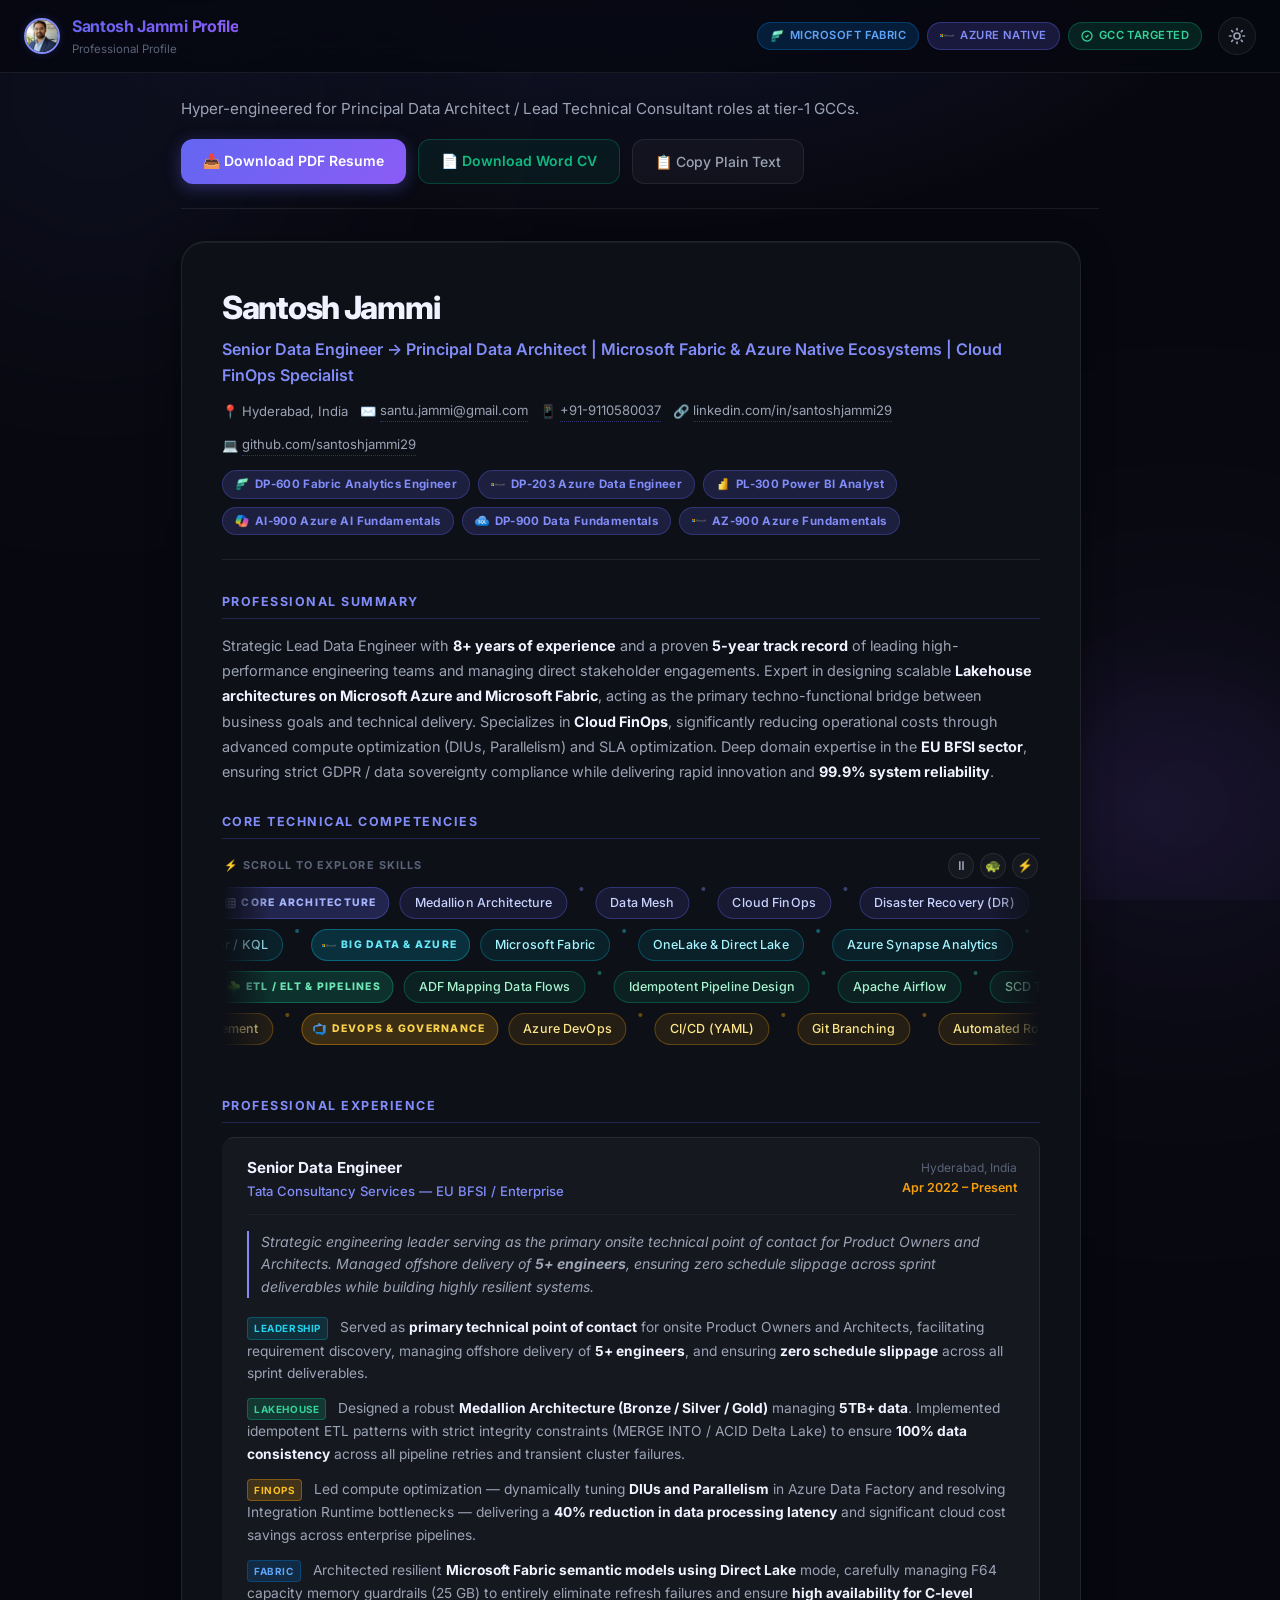
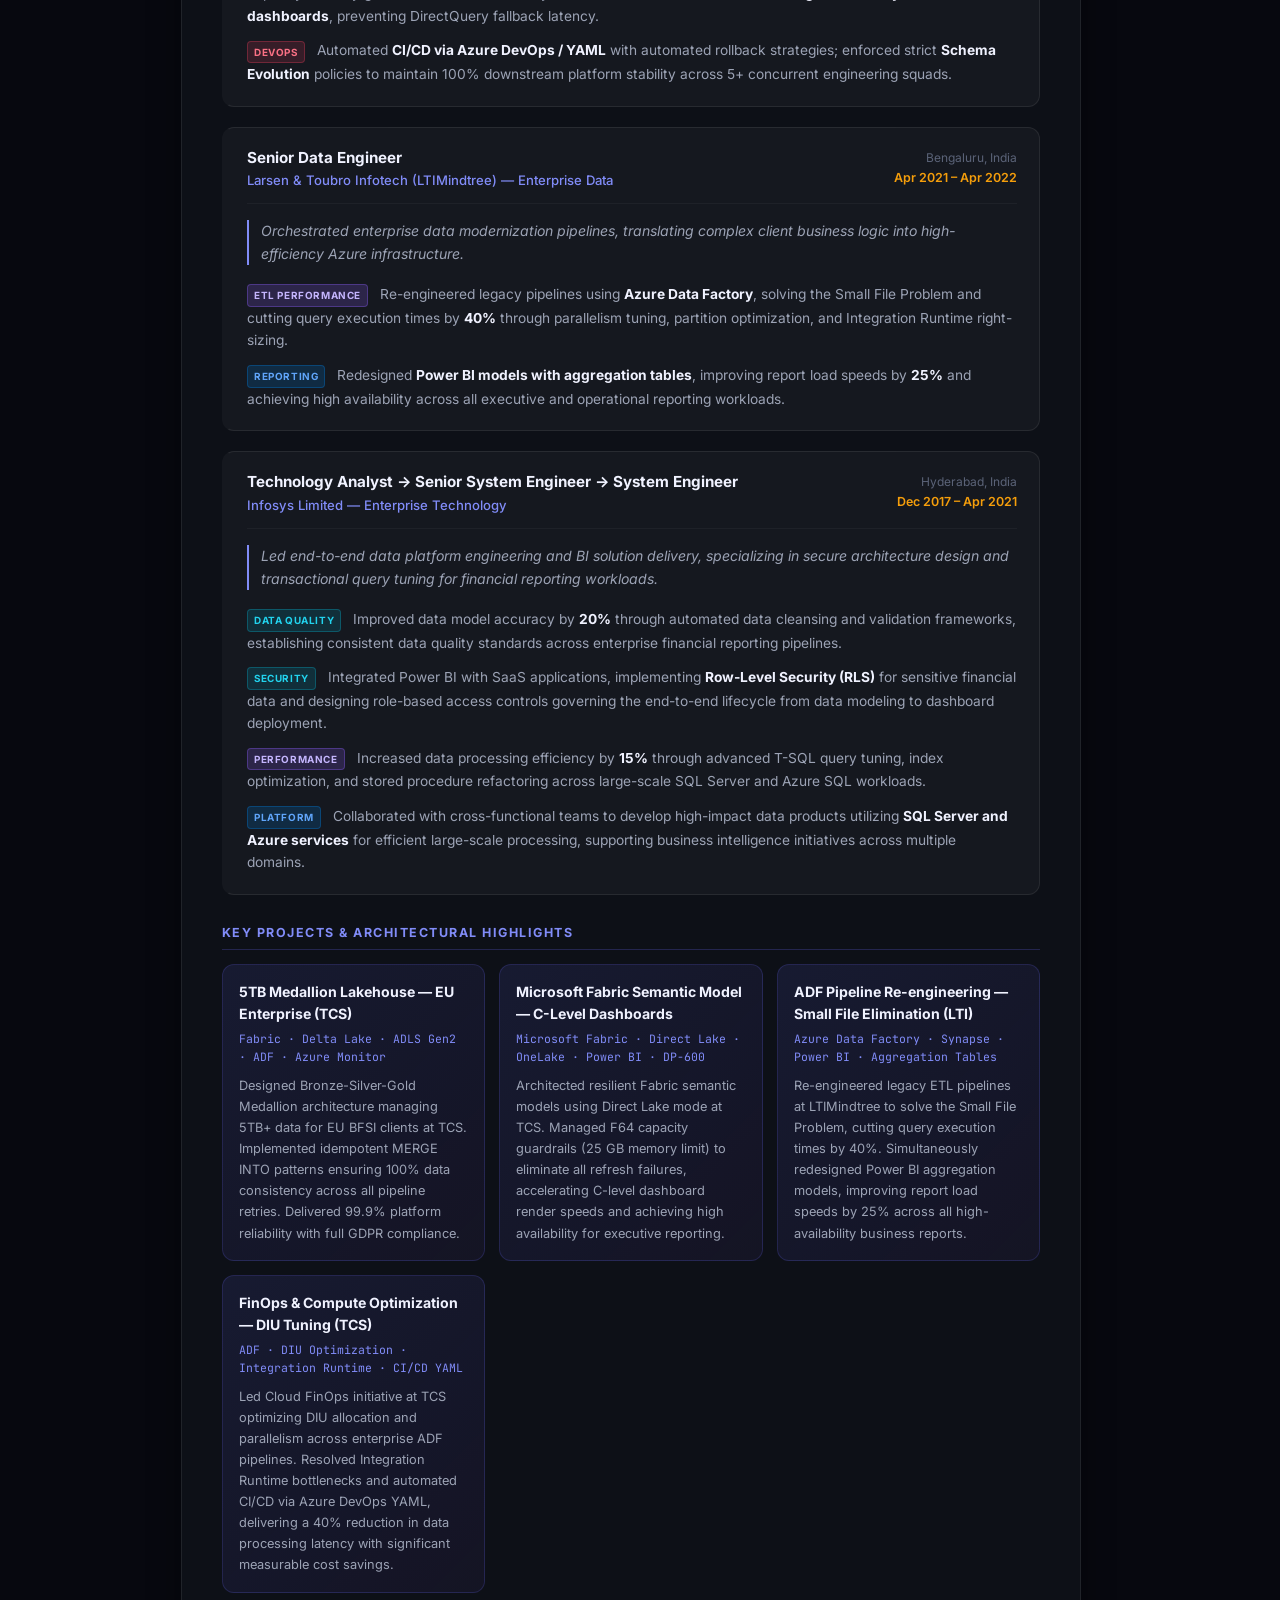
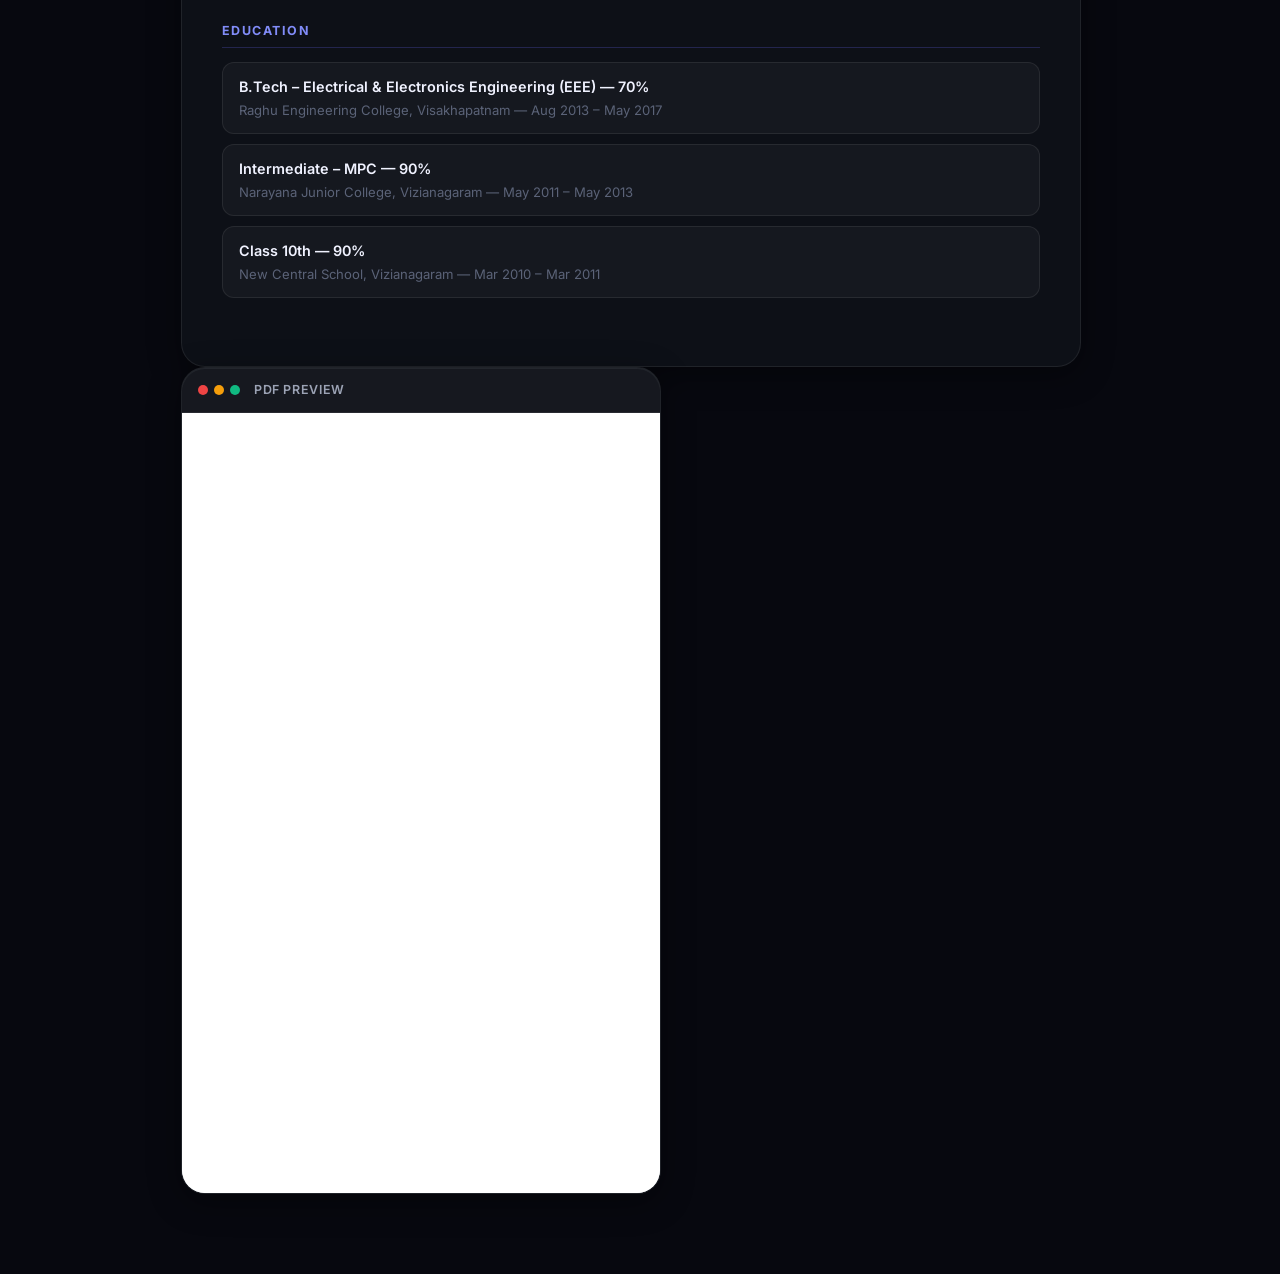
==== commit 919f0436: "feat: make contact details clickable links, add github link, and update word cv" ====
--- a/public-resume/index.html
+++ b/public-resume/index.html
@@ -83,9 +83,10 @@
           <div class="resume-title-line">Senior Data Engineer → Principal Data Architect | Microsoft Fabric &amp; Azure Native Ecosystems | Cloud FinOps Specialist</div>
           <div class="resume-contacts">
             <span>📍 Hyderabad, India</span>
-            <span>✉️ santu.jammi@gmail.com</span>
-            <span>📱 +91-9110580037</span>
-            <span>🔗 linkedin.com/in/santoshjammi29</span>
+            <span>✉️ <a href="mailto:santu.jammi@gmail.com">santu.jammi@gmail.com</a></span>
+            <span>📱 <a href="tel:+919110580037">+91-9110580037</a></span>
+            <span>🔗 <a href="https://linkedin.com/in/santoshjammi29" target="_blank" rel="noopener noreferrer">linkedin.com/in/santoshjammi29</a></span>
+            <span>💻 <a href="https://github.com/santoshjammi29" target="_blank" rel="noopener noreferrer">github.com/santoshjammi29</a></span>
           </div>
           <div class="cert-strip">
             <span class="cert-badge">
--- a/public-resume/style.css
+++ b/public-resume/style.css
@@ -248,22 +248,28 @@
   display: flex;
   align-items: center;
   justify-content: center;
-}
-.logo-icon svg { width: 36px; height: 36px; flex-shrink: 0; }
-.logo-img-profile {
   width: 36px;
   height: 36px;
   border-radius: 50%;
-  object-fit: cover;
+  overflow: hidden;
   border: 2px solid var(--indigo-light);
   box-shadow: 0 0 10px rgba(99, 102, 241, 0.2);
   flex-shrink: 0;
+  cursor: pointer;
   transition: transform 0.3s ease, border-color 0.3s ease, box-shadow 0.3s ease;
 }
-.logo-img-profile:hover {
+.logo-icon:hover {
   transform: scale(1.08);
   border-color: var(--emerald);
   box-shadow: 0 0 12px rgba(16, 185, 129, 0.35);
+}
+.logo-icon svg { width: 100%; height: 100%; }
+.logo-img-profile {
+  width: 100%;
+  height: 100%;
+  object-fit: cover;
+  transform: scale(1.55); /* Zoom in on the face */
+  transform-origin: 50% 36%; /* Focus center on the face */
 }
 .logo-title {
   font-size: 1rem;
@@ -670,7 +676,17 @@
   color: var(--text-secondary);
   margin-bottom: 14px;
 }
-.resume-contacts span { display: flex; align-items: center; gap: 4px; }
+.resume-contacts span, .resume-contacts a { display: flex; align-items: center; gap: 4px; }
+.resume-contacts a {
+  color: inherit;
+  text-decoration: none;
+  border-bottom: 1px dotted rgba(99, 102, 241, 0.4);
+  transition: color 0.2s ease, border-bottom-color 0.2s ease;
+}
+.resume-contacts a:hover {
+  color: var(--indigo-light);
+  border-bottom: 1px solid var(--indigo-light);
+}
 .cert-strip { display: flex; gap: 8px; flex-wrap: wrap; }
 .cert-badge {
   display: inline-flex;
@@ -1877,8 +1893,7 @@
   .header-badges { display: none; }
   .logo-title { font-size: 0.85rem; }
   .logo-sub { display: none; }
-  .logo-icon svg { width: 28px; height: 28px; }
-  .logo-img-profile { width: 28px; height: 28px; border-width: 1.5px; }
+  .logo-icon { width: 28px; height: 28px; border-width: 1.5px; }
 
   .tab-nav { padding: 4px; gap: 2px; top: 54px; margin: 12px auto; max-width: 92%; }
   .tab-btn { padding: 6px 10px; font-size: 0.72rem; }
@@ -2200,3 +2215,80 @@
     font-size: 0.75rem;
   }
 }
+
+/* ── IMAGE LIGHTBOX OVERLAY ────────────────────────────────── */
+.lightbox {
+  position: fixed;
+  top: 0;
+  left: 0;
+  width: 100%;
+  height: 100%;
+  background: rgba(15, 23, 42, 0.88);
+  backdrop-filter: blur(16px);
+  -webkit-backdrop-filter: blur(16px);
+  z-index: 2000;
+  display: flex;
+  align-items: center;
+  justify-content: center;
+  opacity: 0;
+  pointer-events: none;
+  transition: opacity 0.4s cubic-bezier(0.16, 1, 0.3, 1);
+}
+.lightbox.active {
+  opacity: 1;
+  pointer-events: auto;
+}
+.lightbox-content {
+  position: relative;
+  max-width: 90%;
+  max-height: 82%;
+  transform: scale(0.92);
+  transition: transform 0.4s cubic-bezier(0.16, 1, 0.3, 1);
+  border-radius: var(--radius-xl);
+  overflow: hidden;
+  box-shadow: 0 25px 50px -12px rgba(0, 0, 0, 0.6), 0 0 50px rgba(99, 102, 241, 0.2);
+  border: 1px solid rgba(255, 255, 255, 0.1);
+  background: var(--bg-card);
+}
+:root[data-theme="light"] .lightbox-content {
+  border: 1px solid rgba(0, 0, 0, 0.08);
+  box-shadow: 0 25px 50px -12px rgba(0, 0, 0, 0.15), 0 0 30px rgba(99, 102, 241, 0.1);
+}
+.lightbox.active .lightbox-content {
+  transform: scale(1);
+}
+.lightbox-content img {
+  display: block;
+  max-width: 100%;
+  max-height: 80vh;
+  object-fit: contain;
+}
+.lightbox-close {
+  position: absolute;
+  top: 24px;
+  right: 24px;
+  background: rgba(255, 255, 255, 0.08);
+  border: 1px solid rgba(255, 255, 255, 0.15);
+  color: white;
+  font-size: 2.2rem;
+  width: 48px;
+  height: 48px;
+  border-radius: 50%;
+  cursor: pointer;
+  display: flex;
+  align-items: center;
+  justify-content: center;
+  line-height: 1;
+  transition: all 0.25s ease;
+  z-index: 2010;
+}
+.lightbox-close:hover {
+  background: var(--rose);
+  border-color: var(--rose);
+  transform: rotate(90deg) scale(1.05);
+  box-shadow: 0 0 15px rgba(244, 63, 94, 0.4);
+}
+@media print {
+  .lightbox { display: none !important; }
+}
+
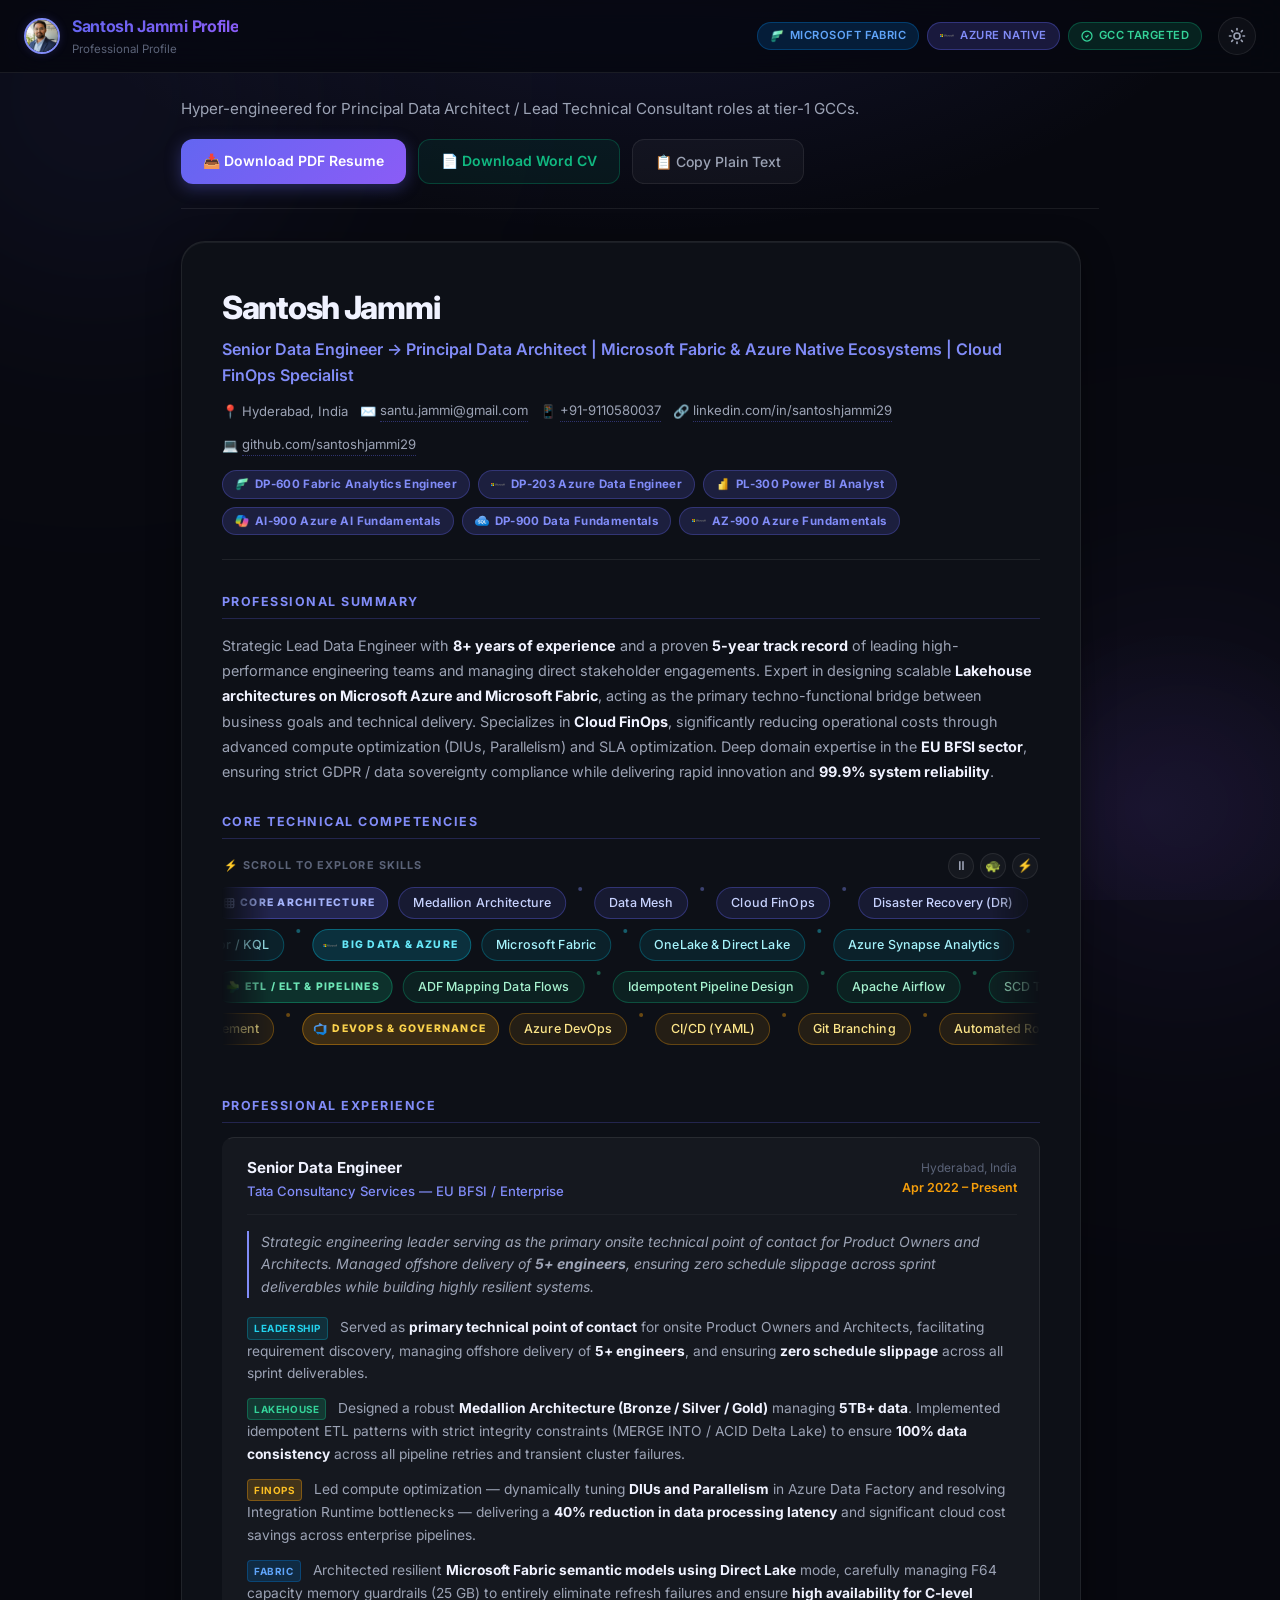
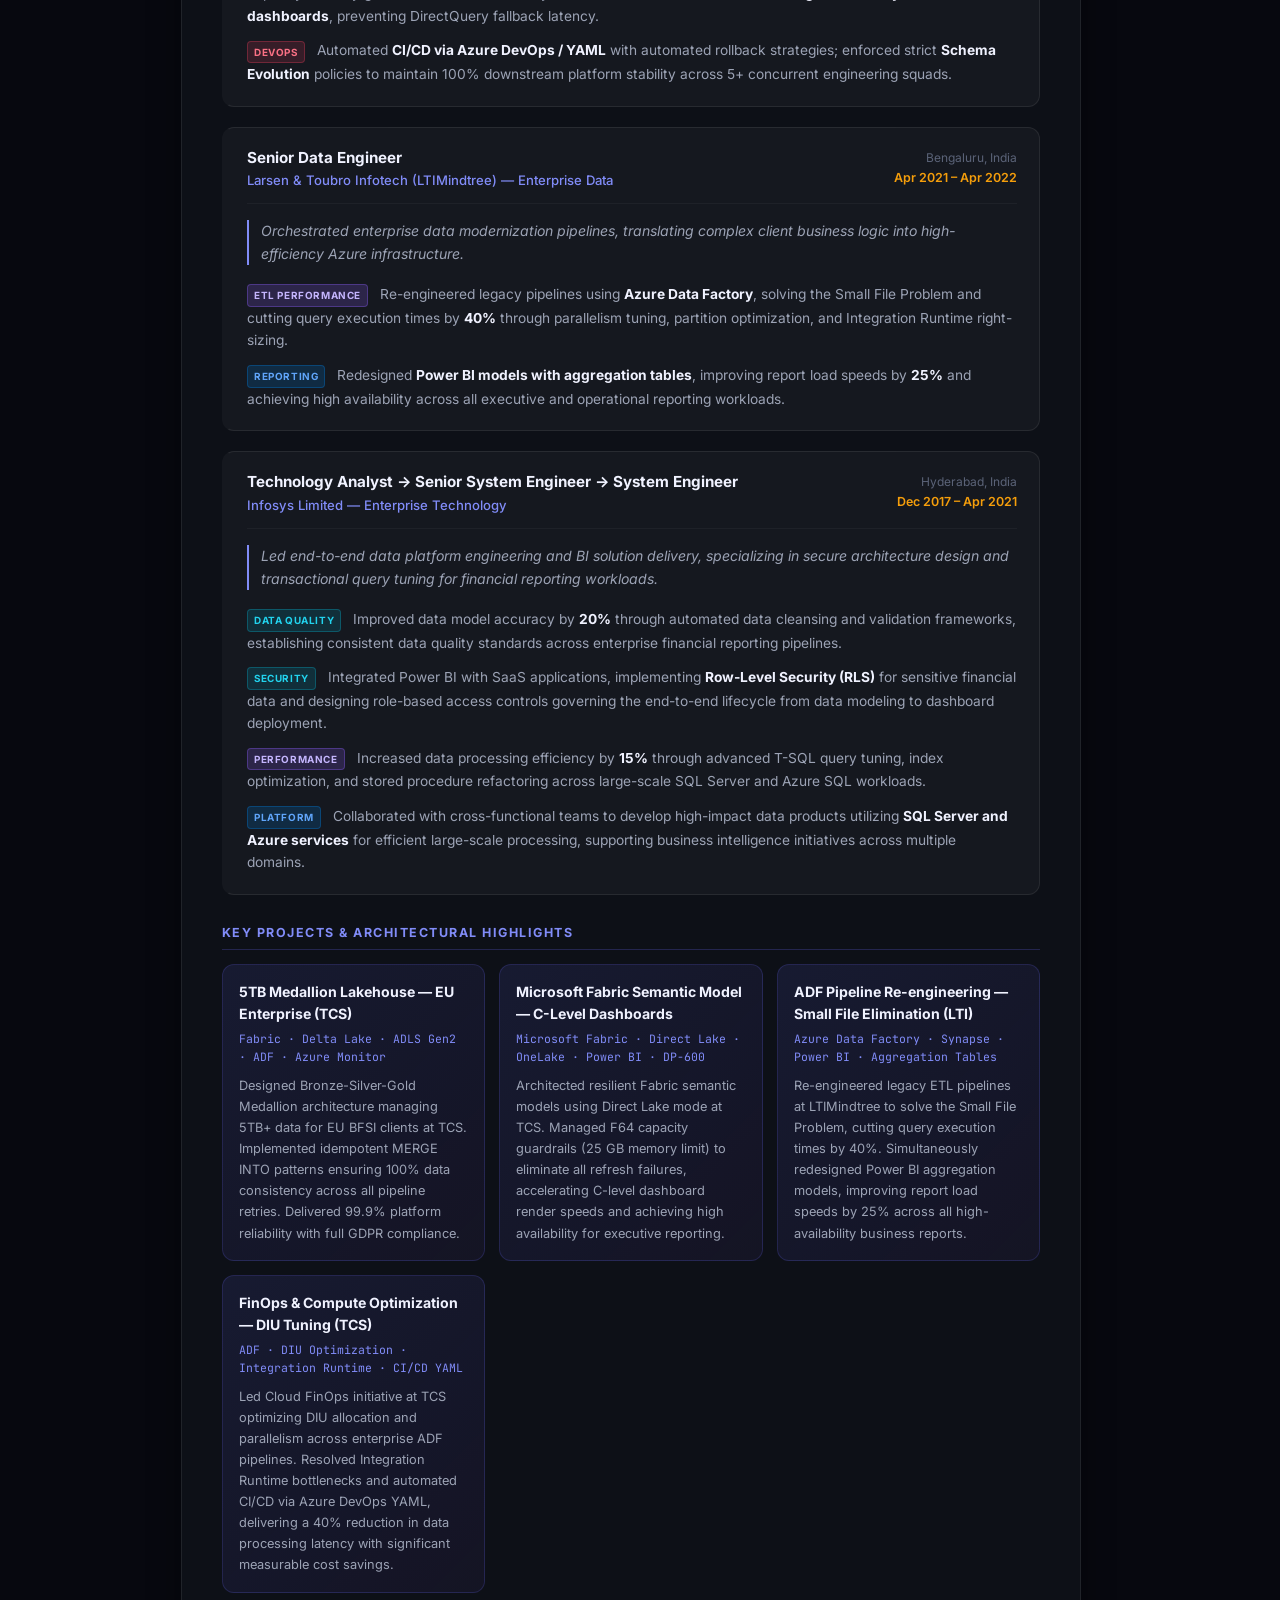
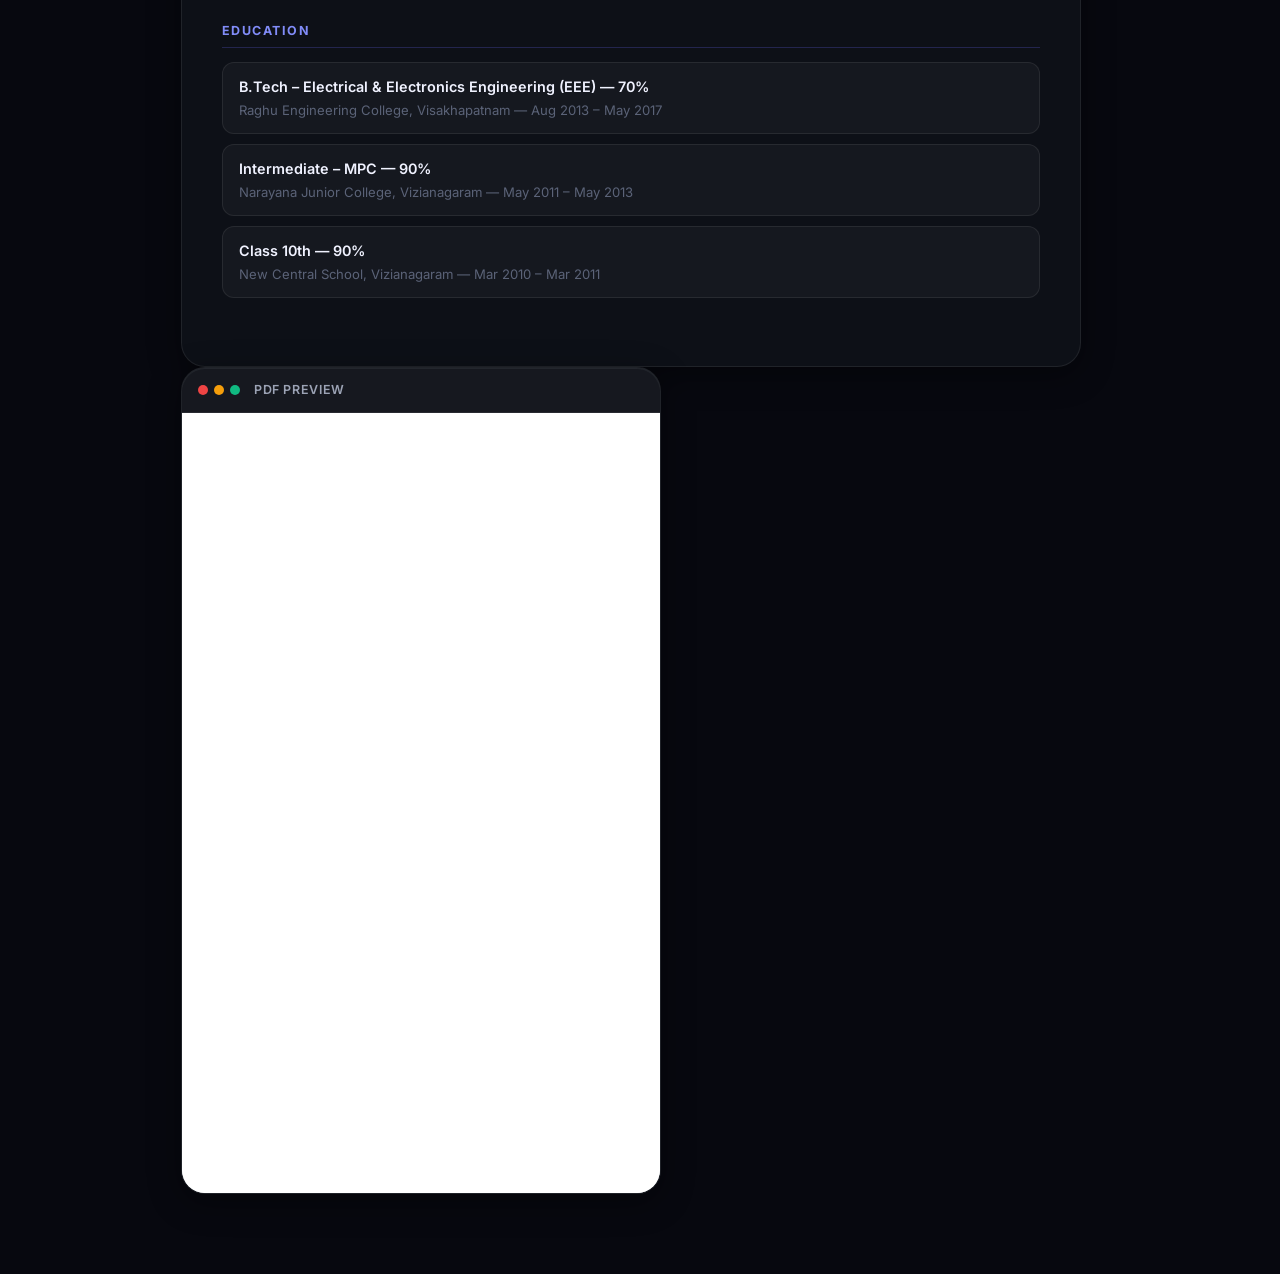
==== commit dea0c39d: "feat: add cloud emoji to browser title and set microsoft fabric logo as favicon" ====
--- a/public-resume/index.html
+++ b/public-resume/index.html
@@ -11,13 +11,13 @@
       document.getElementById("meta-color-scheme").content = theme;
     }
   </script>
-  <title>Santosh Jammi Profile — Principal Data Architect</title>
+  <title>☁️ Santosh Jammi Profile — Principal Data Architect</title>
   <meta name="description" content="Comprehensive career pivot toolkit for Principal Data Architect roles targeting GCC companies in Hyderabad & Bangalore. Includes resume, LinkedIn copy, interview prep, and 30-day roadmap." />
   <link rel="preconnect" href="https://fonts.googleapis.com" />
   <link rel="preconnect" href="https://fonts.gstatic.com" crossorigin />
   <link href="https://fonts.googleapis.com/css2?family=Inter:wght@300;400;500;600;700;800;900&family=JetBrains+Mono:wght@400;500;600&display=swap" rel="stylesheet" />
   <link rel="stylesheet" href="style.css" />
-  <link rel="icon" type="image/jpeg" href="images/profile-logo.jpg" />
+  <link rel="icon" type="image/png" href="images/icons/microsoft-fabric.png" />
 </head>
 <body>
   <!-- ── AMBIENT DECORATIVE GLOWS ───────────────────────────────── -->
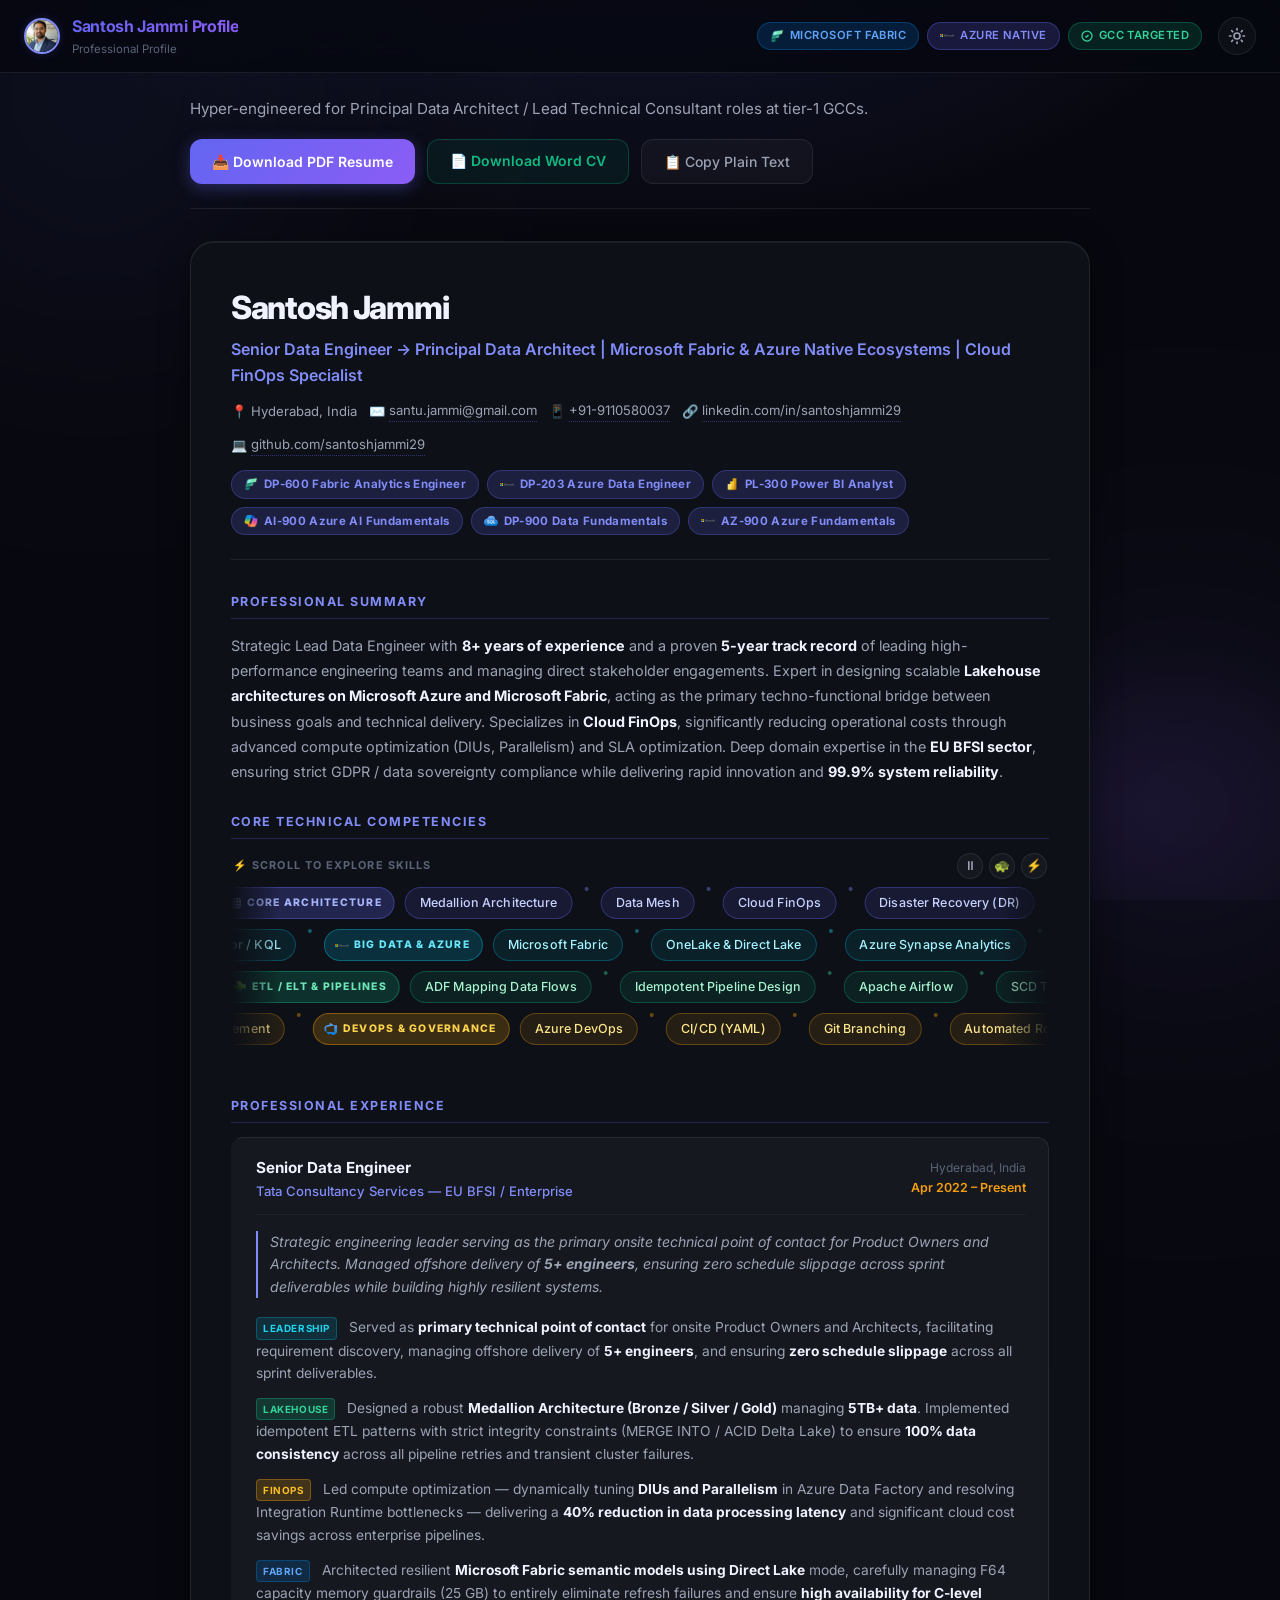
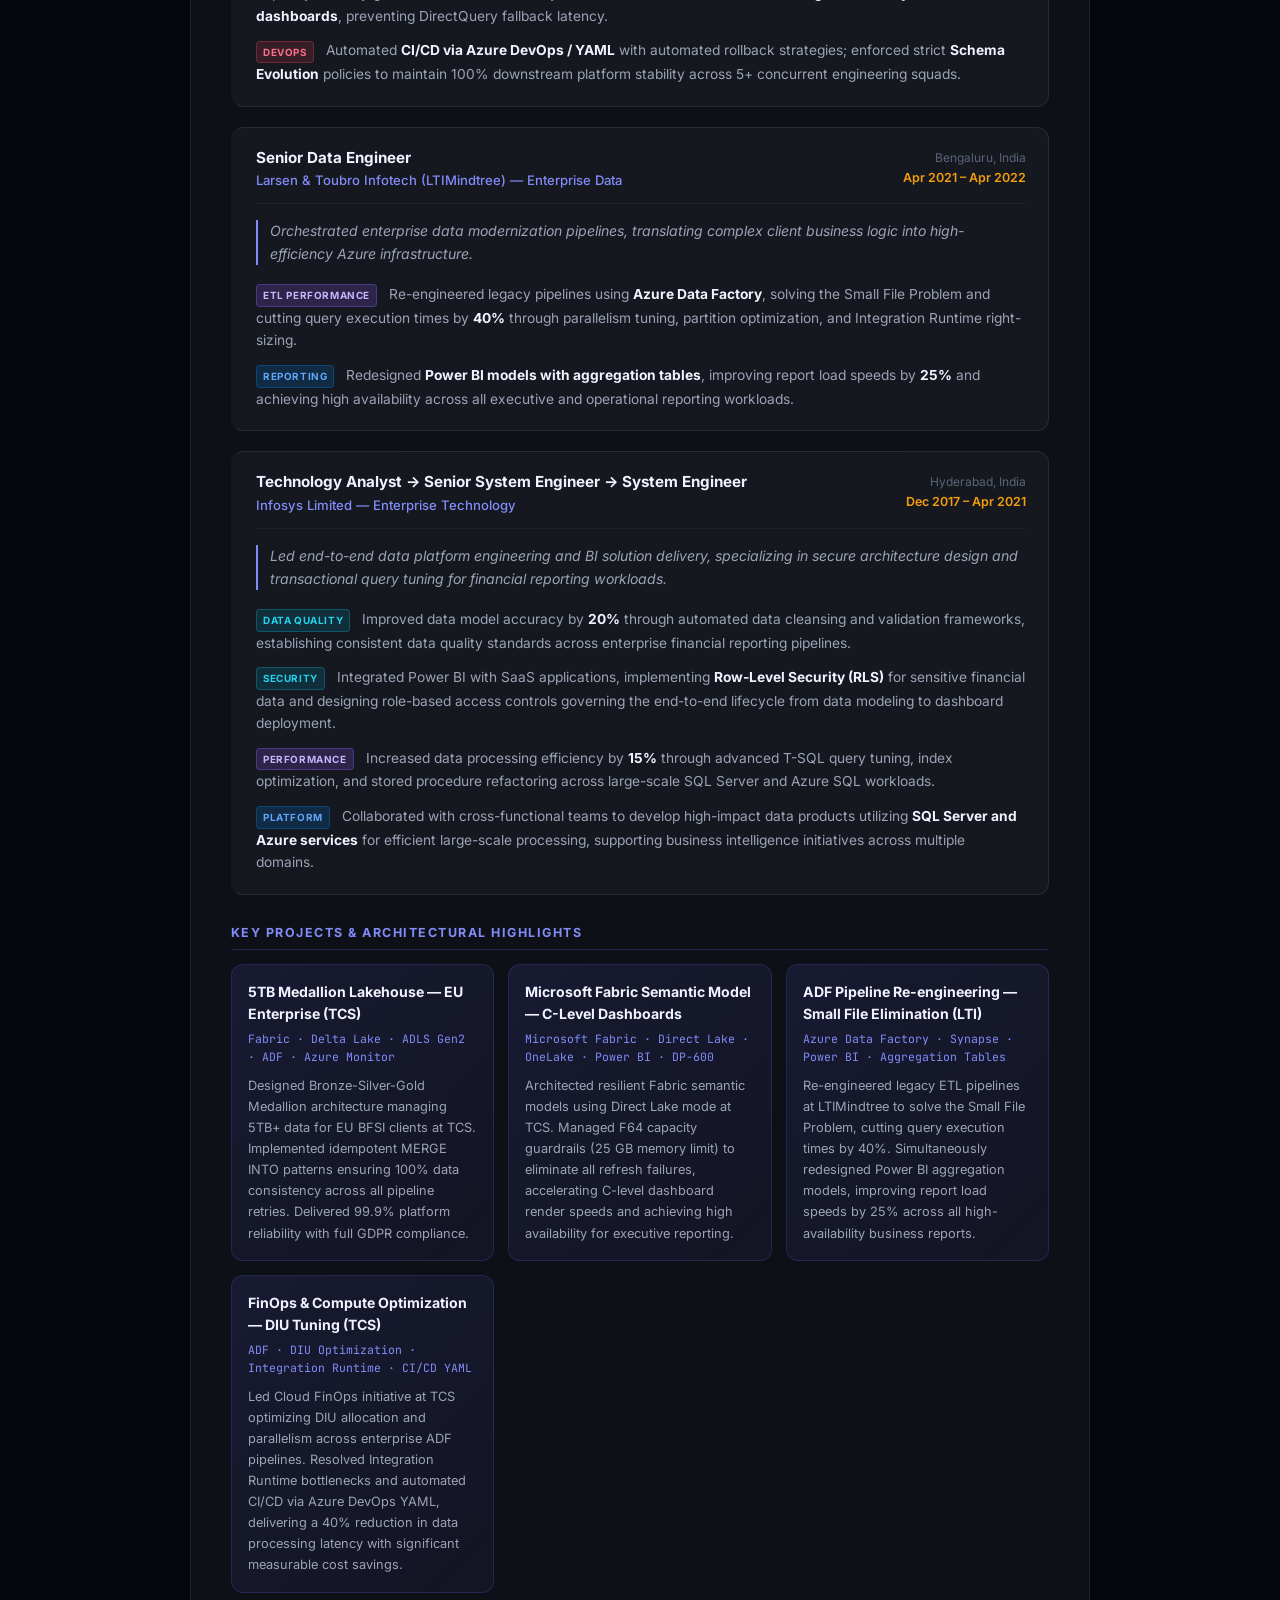
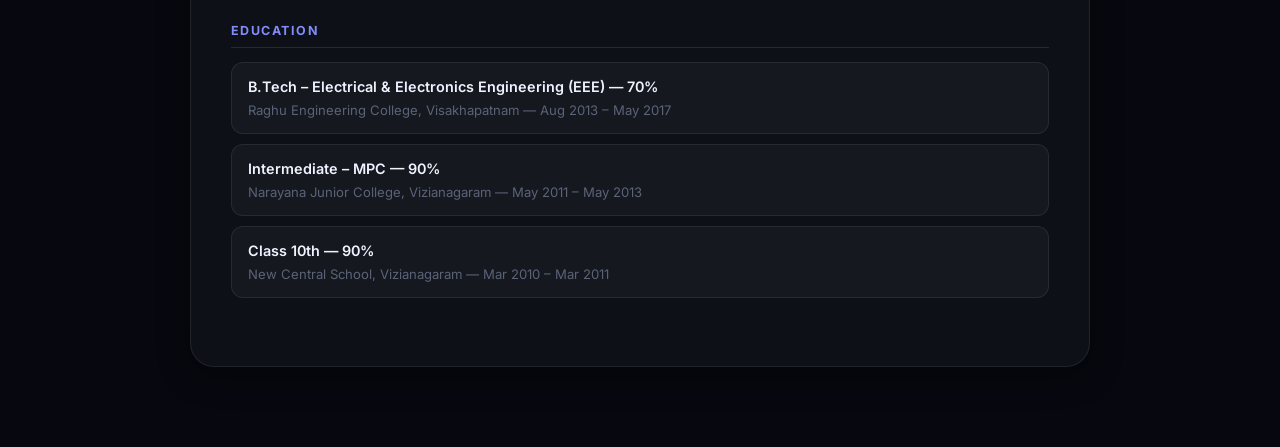
==== commit 7f45d2ff: "feat: remove PDF preview tab/panel and update download PDF button to dynamically print webpage" ====
--- a/public-resume/index.html
+++ b/public-resume/index.html
@@ -71,7 +71,7 @@
           <div class="panel-header">
             <p class="panel-sub">Hyper-engineered for Principal Data Architect / Lead Technical Consultant roles at tier-1 GCCs.</p>
             <div class="action-bar">
-              <a href="resume.pdf" class="btn-primary" download="Santosh_Jammi_Resume.pdf">📥 Download PDF Resume</a>
+              <button class="btn-primary" onclick="window.print()">📥 Download PDF Resume</button>
               <a href="Santosh_Jammi_CV.docx" class="btn-secondary" download="Santosh_Jammi_CV.docx">📄 Download Word CV</a>
               <button class="btn-ghost" onclick="copyResume()">📋 Copy Plain Text</button>
             </div>
@@ -461,24 +461,6 @@
         </div>
       </div><!-- /.resume-left -->
 
-      <div class="resume-right">
-        <div class="pdf-preview-card">
-          <div class="pdf-preview-header">
-            <span class="pdf-dot red"></span>
-            <span class="pdf-dot yellow"></span>
-            <span class="pdf-dot green"></span>
-            <span class="pdf-preview-title">PDF Preview</span>
-          </div>
-          <div class="pdf-preview-body">
-            <iframe src="resume.pdf#toolbar=0&navpanes=0&scrollbar=0" width="100%" height="100%" style="border: none; background: white;"></iframe>
-          </div>
-        </div>
-        <div class="pdf-mobile-fallback">
-          <div class="pdf-fallback-icon">📄</div>
-          <div class="pdf-fallback-text">PDF Preview is optimized for desktop screens.</div>
-        </div>
-      </div><!-- /.resume-right -->
-
     </div><!-- /.resume-workspace -->
   </section>
     
--- a/public-resume/style.css
+++ b/public-resume/style.css
@@ -534,19 +534,12 @@
 /* ── RESUME SPLIT-PANE WORKSPACE ───────────────────────────────── */
 .resume-workspace {
   display: flex;
-  gap: 28px;
-  align-items: flex-start;
+  justify-content: center;
   width: 100%;
 }
 .resume-left {
-  flex: 1;
-  min-width: 0;
-}
-.resume-right {
-  width: 480px;
-  position: sticky;
-  top: 130px;
-  flex-shrink: 0;
+  width: 100%;
+  max-width: 900px;
 }
 
 /* PDF Preview Card */
@@ -2022,7 +2015,7 @@
 
 /* ── xl: laptop (1024–1279px) ───────────────────────────────── */
 @media (min-width: 1024px) and (max-width: 1279px) {
-  .resume-doc { max-width: 820px; }
+  .resume-left, .resume-doc { max-width: 820px; }
   .main-content { padding: 32px 28px 80px; }
 
   .projects-grid { grid-template-columns: repeat(2, 1fr); }
@@ -2043,6 +2036,7 @@
   .tab-nav { padding: 10px 24px; }
   .tab-btn { padding: 10px 24px; font-size: 0.95rem; }
 
+  .resume-left { max-width: 1080px; }
   .resume-doc { max-width: 1080px; padding: 56px; }
   .resume-name { font-size: 2.6rem; }
   .resume-title-line { font-size: 1.15rem; }
@@ -2084,6 +2078,7 @@
 @media (min-width: 2200px) {
   .main-content { max-width: 2000px; }
   .header-inner { max-width: 2100px; }
+  .resume-left { max-width: 1280px; }
   .resume-doc { max-width: 1280px; padding: 72px; }
   .resume-name { font-size: 3.2rem; }
   .projects-grid { grid-template-columns: repeat(4, 1fr); }
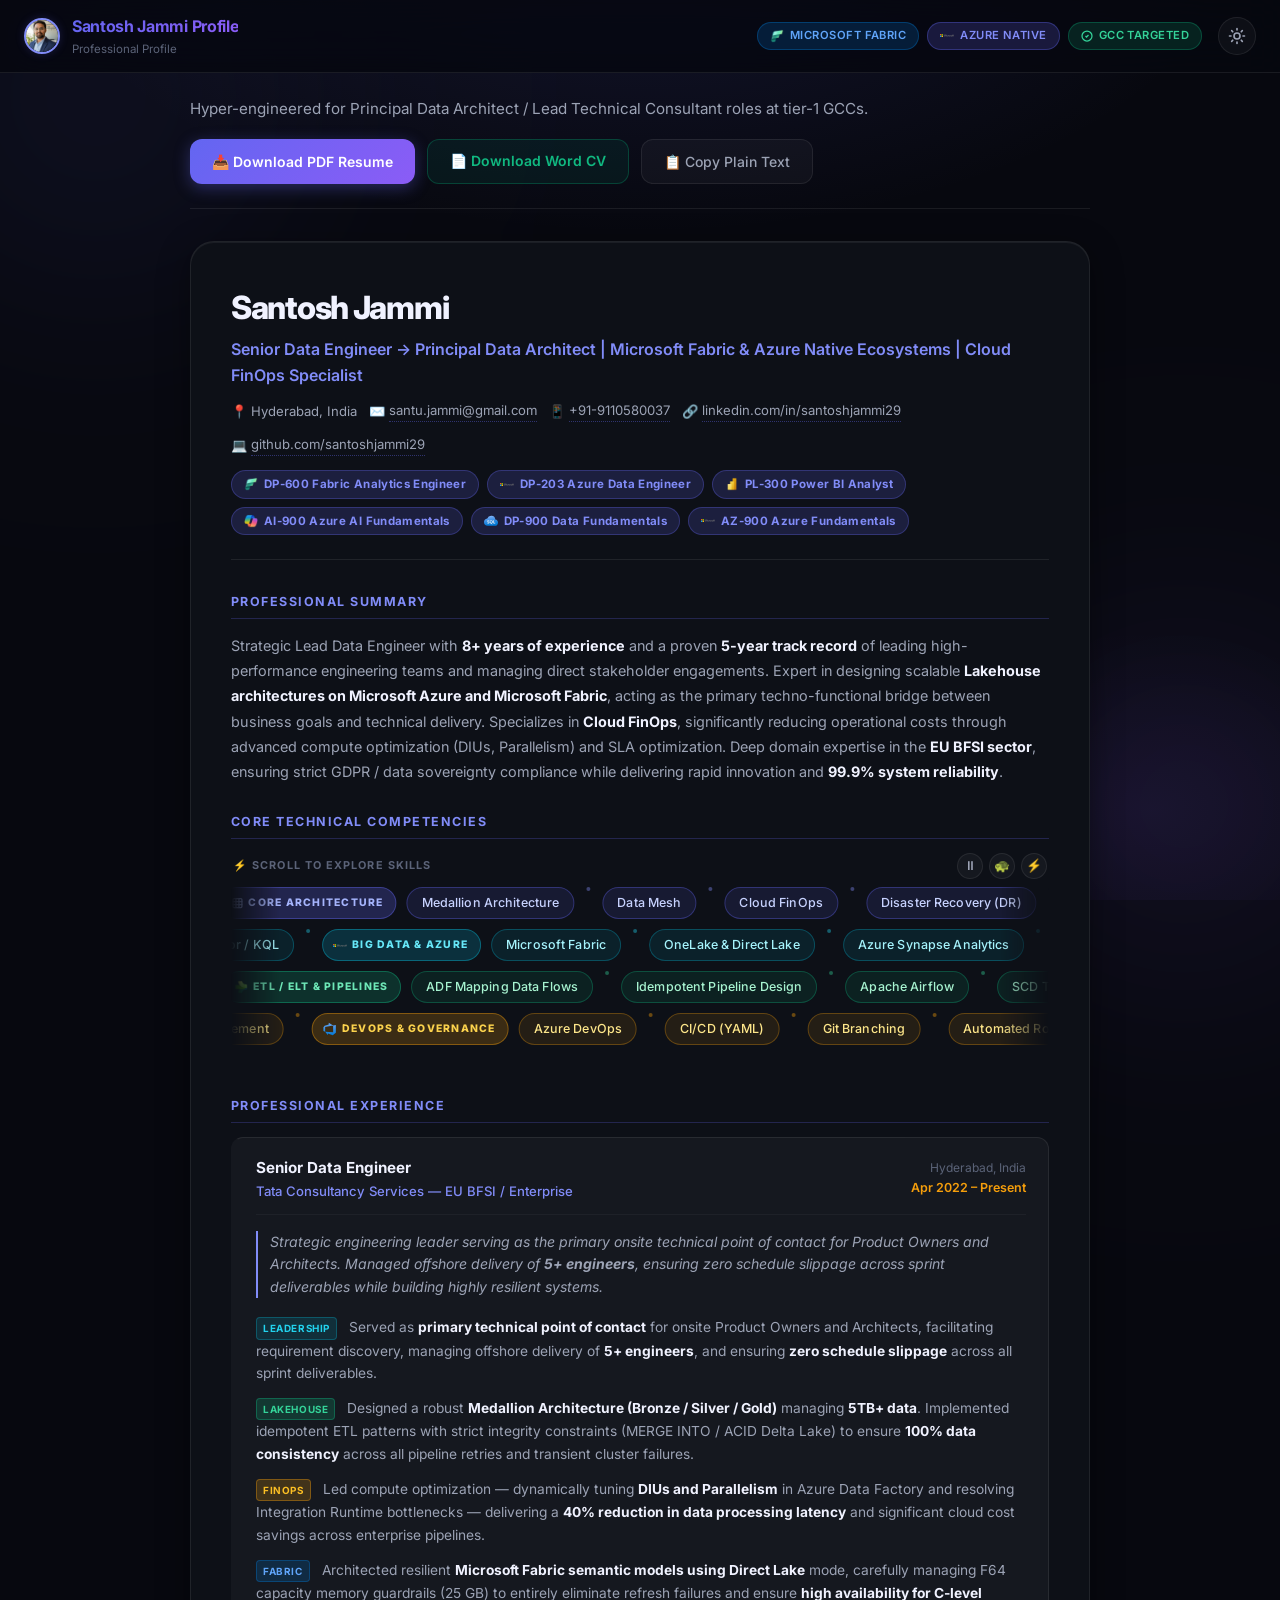
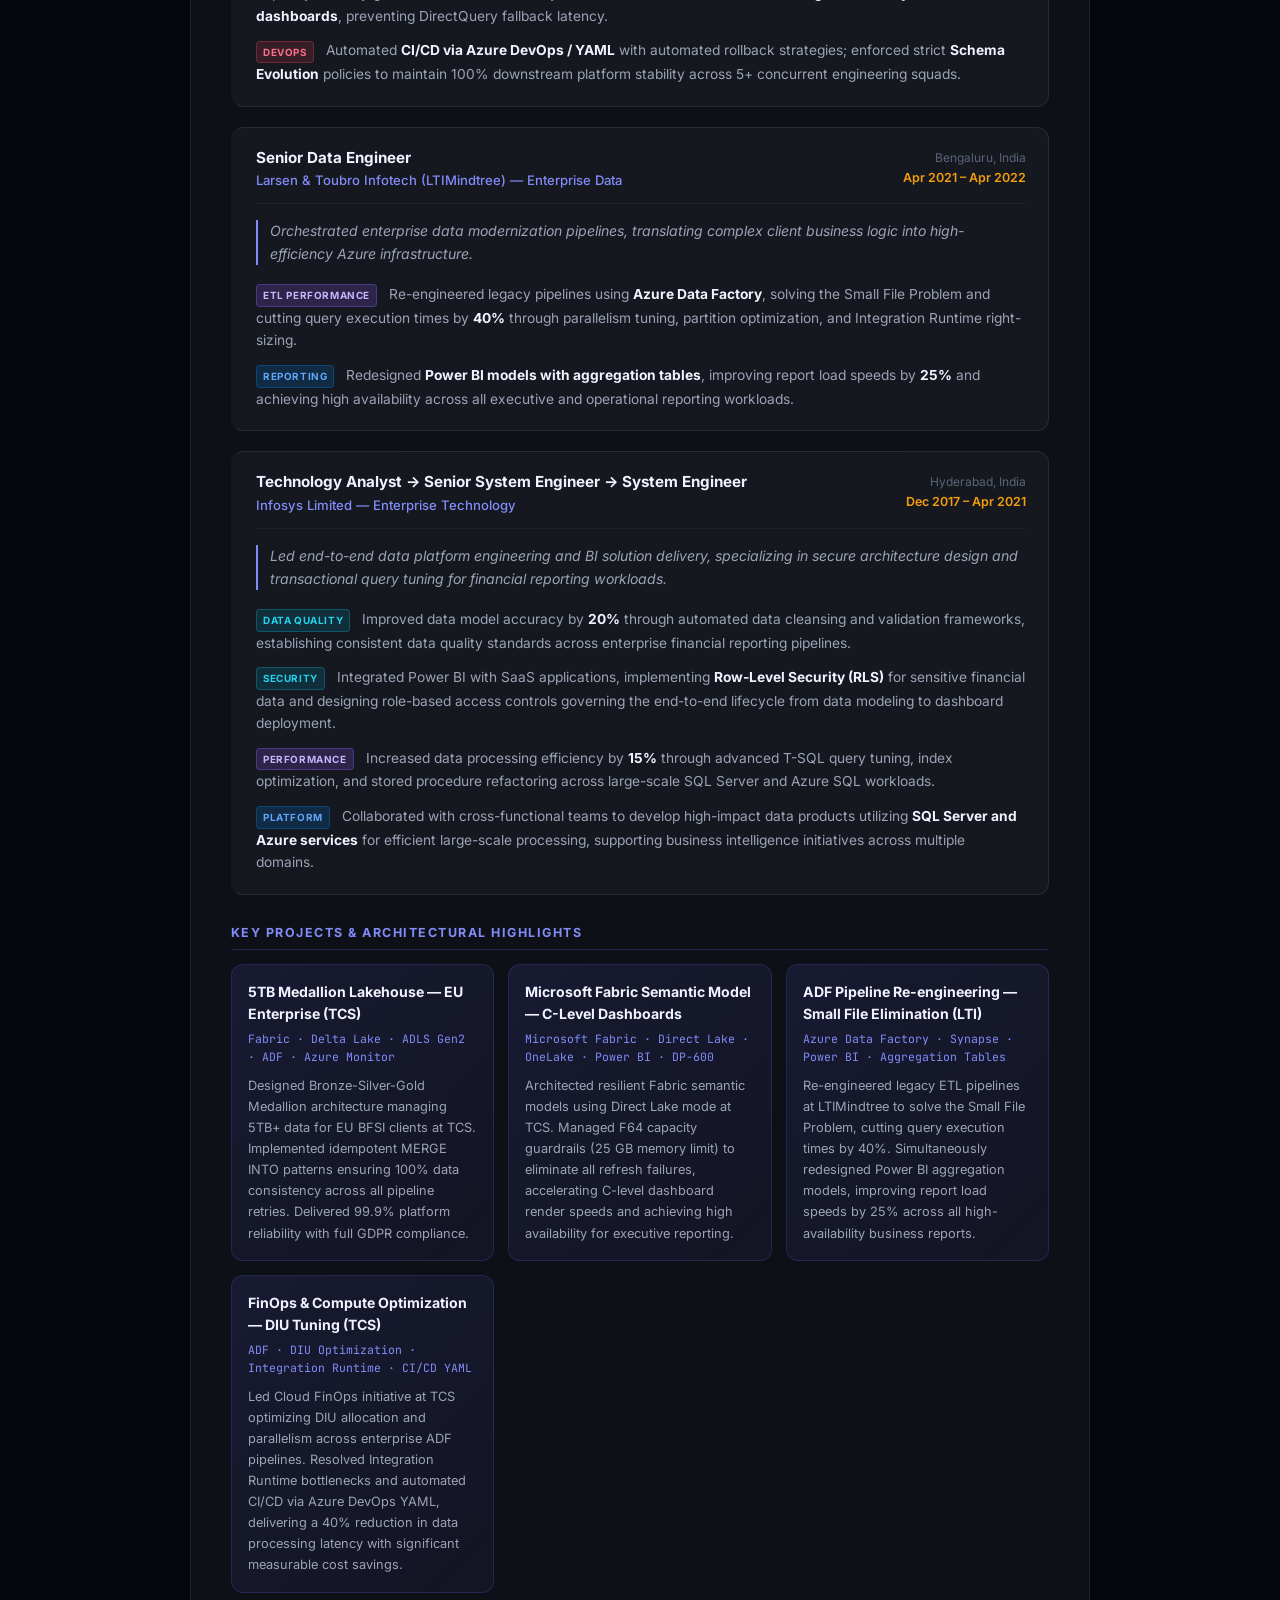
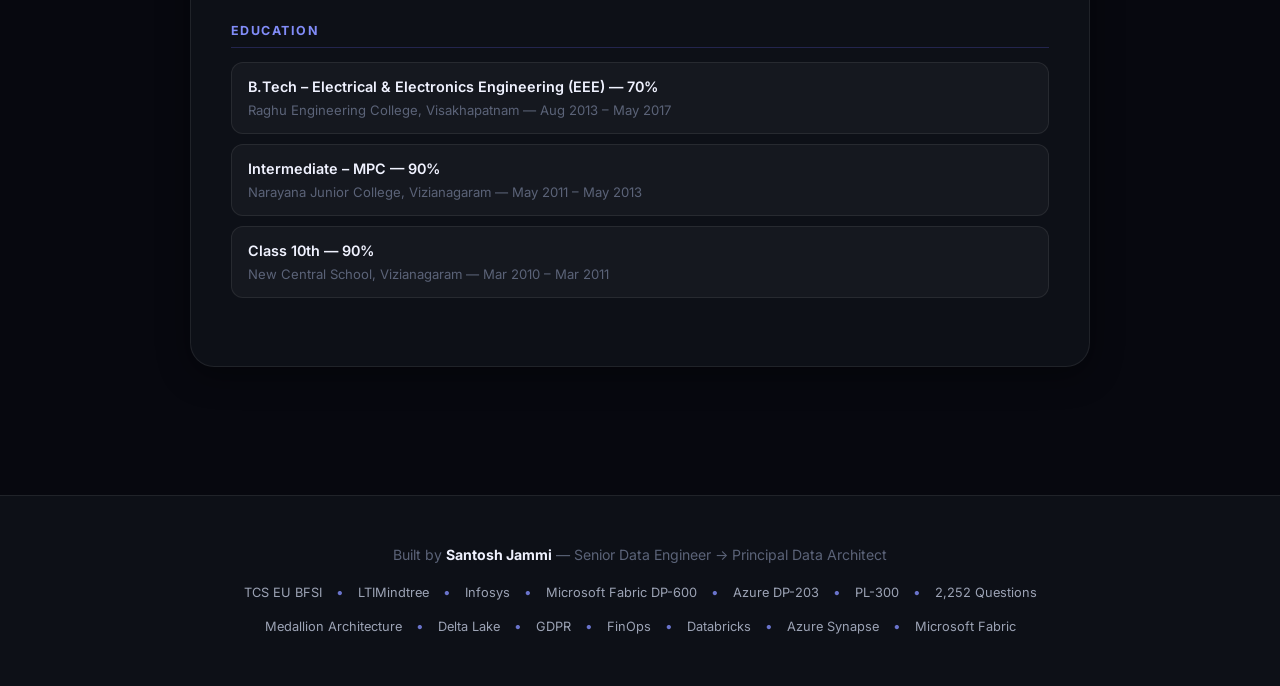
==== commit 0759f1f8: "feat: optimize mobile sticky layout, fix tag selectors, and add global footer" ====
--- a/public-resume/index.html
+++ b/public-resume/index.html
@@ -466,6 +466,21 @@
     
   </main>
 
+  <!-- ── FOOTER ─────────────────────────────────────────────────── -->
+  <footer class="site-footer">
+    <div class="footer-inner">
+      <p class="footer-row footer-built-by">
+        Built by <strong>Santosh Jammi</strong> — Senior Data Engineer &rarr; Principal Data Architect
+      </p>
+      <p class="footer-row">
+        TCS EU BFSI <span class="separator">•</span> LTIMindtree <span class="separator">•</span> Infosys <span class="separator">•</span> Microsoft Fabric DP-600 <span class="separator">•</span> Azure DP-203 <span class="separator">•</span> PL-300 <span class="separator">•</span> 2,252 Questions
+      </p>
+      <p class="footer-row">
+        Medallion Architecture <span class="separator">•</span> Delta Lake <span class="separator">•</span> GDPR <span class="separator">•</span> FinOps <span class="separator">•</span> Databricks <span class="separator">•</span> Azure Synapse <span class="separator">•</span> Microsoft Fabric
+      </p>
+    </div>
+  </footer>
+
   <!-- ── TOAST NOTIFICATION ─────────────────────────────────────── -->
   <div class="toast" id="toast" role="status" aria-live="polite"></div>
 
--- a/public-resume/style.css
+++ b/public-resume/style.css
@@ -1628,6 +1628,49 @@
   white-space: nowrap;
 }
 .toast.show { transform: translateX(-50%) translateY(0); opacity: 1; }
+
+/* ── SITE FOOTER ────────────────────────────────────────────── */
+.site-footer {
+  border-top: 1px solid var(--border);
+  padding: 48px 24px;
+  background: var(--bg-surface);
+  text-align: center;
+  margin-top: 48px;
+  position: relative;
+  z-index: 10;
+}
+.footer-inner {
+  max-width: 1200px;
+  margin: 0 auto;
+  display: flex;
+  flex-direction: column;
+  gap: 12px;
+}
+.footer-row {
+  margin: 0;
+  font-size: 0.8rem;
+  line-height: 1.6;
+  color: var(--text-secondary);
+}
+.footer-built-by {
+  font-size: 0.88rem;
+  color: var(--text-muted);
+  margin-bottom: 4px;
+}
+.footer-built-by strong {
+  color: var(--text-primary);
+  font-weight: 700;
+}
+.footer-row span.separator {
+  color: var(--indigo-light);
+  margin: 0 10px;
+  opacity: 0.8;
+  font-size: 0.85rem;
+  user-select: none;
+}
+:root[data-theme="light"] .site-footer {
+  background: rgba(241, 245, 249, 0.5);
+}
 
 /* ── PRINT STYLES ────────────────────────────────────────────── */
 @media print {
@@ -1647,10 +1690,10 @@
     padding: 0 !important;
   }
 
-  /* Hide headers, tabs, actions, and tickers */
+  /* Hide headers, tabs, actions, tickers, and footer */
   .site-header, .tab-nav, .panel-header, .action-bar, .copy-hint, .copy-overlay,
   .ticker-outer, .ticker-controls, .ticker-drag-hint, .skills-ticker-wrap, .resume-nav, .toast,
-  .resume-right, .pdf-mobile-fallback {
+  .resume-right, .pdf-mobile-fallback, .site-footer {
     display: none !important;
   }
 
@@ -1888,8 +1931,8 @@
   .logo-sub { display: none; }
   .logo-icon { width: 28px; height: 28px; border-width: 1.5px; }
 
-  .tab-nav { padding: 4px; gap: 2px; top: 54px; margin: 12px auto; max-width: 92%; }
-  .tab-btn { padding: 6px 10px; font-size: 0.72rem; }
+  .tab-nav { padding: 4px; gap: 2px; top: 0 !important; margin: 12px auto; max-width: 95%; flex-wrap: nowrap; overflow-x: auto; }
+  .tab-btn { padding: 6px 10px; font-size: 0.72rem; flex-shrink: 0; }
   .tab-icon { display: none; }
 
   .main-content { padding: 14px 10px 60px; }
@@ -1899,15 +1942,15 @@
   .resume-doc { padding: 16px 12px; border-radius: var(--radius-lg); }
   .resume-name { font-size: 1.25rem; }
   .resume-title-line { font-size: 0.78rem; }
-  .resume-contacts { gap: 6px; font-size: 0.72rem; flex-direction: column; }
+  .resume-contacts { gap: 6px 10px; font-size: 0.72rem; justify-content: center; flex-wrap: wrap; }
   .cert-strip { gap: 4px; }
   .cert-badge { font-size: 0.62rem; padding: 2px 7px; }
 
-  .job-header { flex-direction: column; gap: 8px; }
-  .job-meta { text-align: left; }
+  .job-header { flex-direction: column; gap: 6px; }
+  .job-meta { text-align: left; white-space: normal; }
   .job-title { font-size: 0.85rem; }
-  .job-bullets li { display: flex; flex-direction: column; align-items: flex-start; gap: 4px; font-size: 0.78rem; }
-  .bullet-tag { width: auto; align-self: flex-start; margin-top: 0; font-size: 0.58rem; padding: 1px 5px; }
+  .job-para { font-size: 0.78rem; line-height: 1.5; }
+  .para-tag { font-size: 0.54rem; padding: 1px 4px; margin-right: 4px; border-radius: 3px; }
 
   .ticker-chip { font-size: 0.7rem; padding: 4px 10px; }
   .ticker-label { font-size: 0.58rem; padding: 4px 8px; }
@@ -1930,8 +1973,8 @@
   .header-badges { display: none; }
   .logo-sub { display: none; }
 
-  .tab-nav { top: 58px; padding: 4px; margin: 14px auto; max-width: 92%; }
-  .tab-btn { padding: 7px 12px; font-size: 0.76rem; }
+  .tab-nav { top: 0 !important; padding: 4px; margin: 14px auto; max-width: 95%; flex-wrap: nowrap; overflow-x: auto; }
+  .tab-btn { padding: 7px 12px; font-size: 0.76rem; flex-shrink: 0; }
 
   .main-content { padding: 18px 14px 64px; }
   .panel-header h1 { font-size: 1.4rem; }
@@ -1939,12 +1982,15 @@
   .resume-doc { padding: 20px 16px; }
   .resume-name { font-size: 1.4rem; }
   .resume-title-line { font-size: 0.82rem; }
-  .resume-contacts { flex-direction: column; gap: 5px; font-size: 0.76rem; }
-
-  .job-header { flex-direction: column; gap: 8px; }
-  .job-meta { text-align: left; }
-  .job-bullets li { display: flex; flex-direction: column; align-items: flex-start; gap: 4px; font-size: 0.8rem; }
-  .bullet-tag { width: auto; align-self: flex-start; margin-top: 0; }
+  .resume-contacts { gap: 6px 12px; font-size: 0.76rem; justify-content: center; flex-wrap: wrap; }
+
+  .job-header { flex-direction: column; gap: 6px; }
+  .job-meta { text-align: left; white-space: normal; }
+  .job-para { font-size: 0.8rem; line-height: 1.5; }
+  .para-tag { font-size: 0.56rem; padding: 1px 4px; margin-right: 4px; border-radius: 3px; }
+
+  .ticker-chip { font-size: 0.7rem; padding: 4px 10px; }
+  .ticker-label { font-size: 0.58rem; padding: 4px 8px; }
 
   .projects-grid { grid-template-columns: 1fr; }
   .comp-grid { grid-template-columns: 1fr; }
@@ -1968,20 +2014,23 @@
   .header-badges { gap: 5px; }
   .logo-sub { display: none; }
 
-  .tab-nav { top: 60px; padding: 5px; margin: 16px auto; max-width: 94%; }
-  .tab-btn { padding: 7px 14px; font-size: 0.8rem; }
+  .tab-nav { top: 0 !important; padding: 5px; margin: 16px auto; max-width: 95%; flex-wrap: nowrap; overflow-x: auto; }
+  .tab-btn { padding: 7px 14px; font-size: 0.8rem; flex-shrink: 0; }
 
   .main-content { padding: 24px 18px 72px; }
   .panel-header h1 { font-size: 1.6rem; }
 
   .resume-doc { padding: 28px 20px; }
   .resume-name { font-size: 1.6rem; }
-  .resume-contacts { flex-wrap: wrap; gap: 8px; font-size: 0.78rem; }
+  .resume-contacts { flex-wrap: wrap; gap: 8px 14px; font-size: 0.78rem; justify-content: center; }
 
   .job-header { flex-direction: column; gap: 8px; }
-  .job-meta { text-align: left; }
-  .job-bullets li { display: flex; flex-direction: column; align-items: flex-start; gap: 4px; }
-  .bullet-tag { width: auto; align-self: flex-start; margin-top: 0; }
+  .job-meta { text-align: left; white-space: normal; }
+  .job-para { font-size: 0.82rem; }
+  .para-tag { font-size: 0.58rem; padding: 1px 5px; margin-right: 6px; }
+
+  .ticker-chip { font-size: 0.72rem; padding: 4px 10px; }
+  .ticker-label { font-size: 0.6rem; padding: 4px 8px; }
 
   .projects-grid { grid-template-columns: 1fr; }
   .comp-grid { grid-template-columns: 1fr; }
@@ -1989,7 +2038,7 @@
   .qa-grid { grid-template-columns: 1fr; }
   .intl-grid { grid-template-columns: repeat(2, 1fr); }
 
-  .comp-filters { flex-wrap: wrap; }
+  .comp-filters { flex-wrap: wrap; justify-content: center; gap: 6px; }
   .scenario-summary { flex-wrap: wrap; }
   .ats-cat-header { flex-wrap: wrap; gap: 8px; }
   .ats-cat-signal { max-width: 100%; text-align: left; }
@@ -2000,9 +2049,12 @@
   .header-inner { padding: 12px 20px; }
   .main-content { padding: 28px 20px 80px; }
 
+  .tab-nav { top: 0 !important; flex-wrap: nowrap; overflow-x: auto; max-width: 95%; }
+  .tab-btn { flex-shrink: 0; }
+
   .resume-doc { padding: 32px 28px; max-width: 100%; }
   .resume-name { font-size: 1.75rem; }
-  .resume-contacts { flex-wrap: wrap; gap: 10px; }
+  .resume-contacts { flex-wrap: wrap; gap: 8px 16px; justify-content: center; }
 
   .projects-grid { grid-template-columns: repeat(2, 1fr); }
   .comp-grid { grid-template-columns: repeat(2, 1fr); }
@@ -2011,6 +2063,13 @@
   .intl-grid { grid-template-columns: repeat(2, 1fr); }
 
   .scenario-summary { flex-wrap: wrap; }
+}
+
+/* ── Mobile Layout Fixes (Stops Header Overlaps) ─────────────── */
+@media (max-width: 1023px) {
+  .site-header {
+    position: relative !important;
+  }
 }
 
 /* ── xl: laptop (1024–1279px) ───────────────────────────────── */
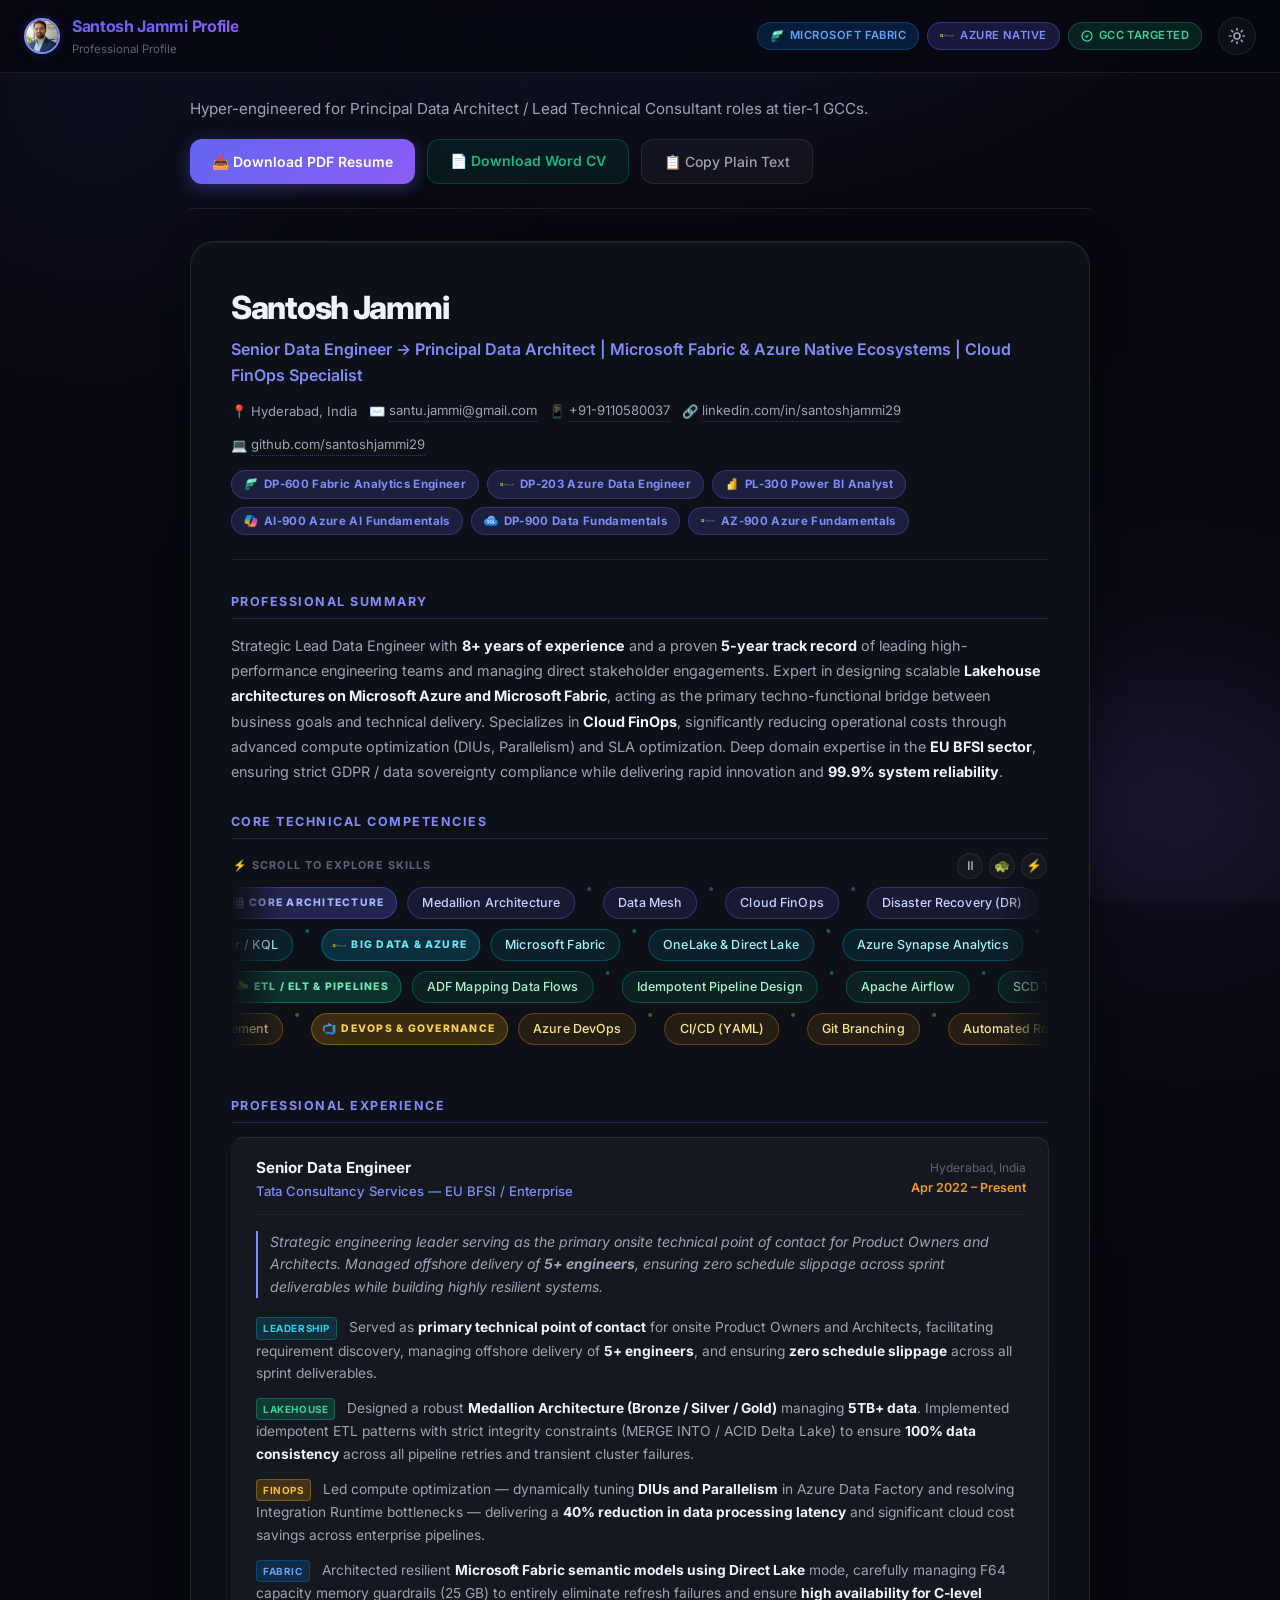
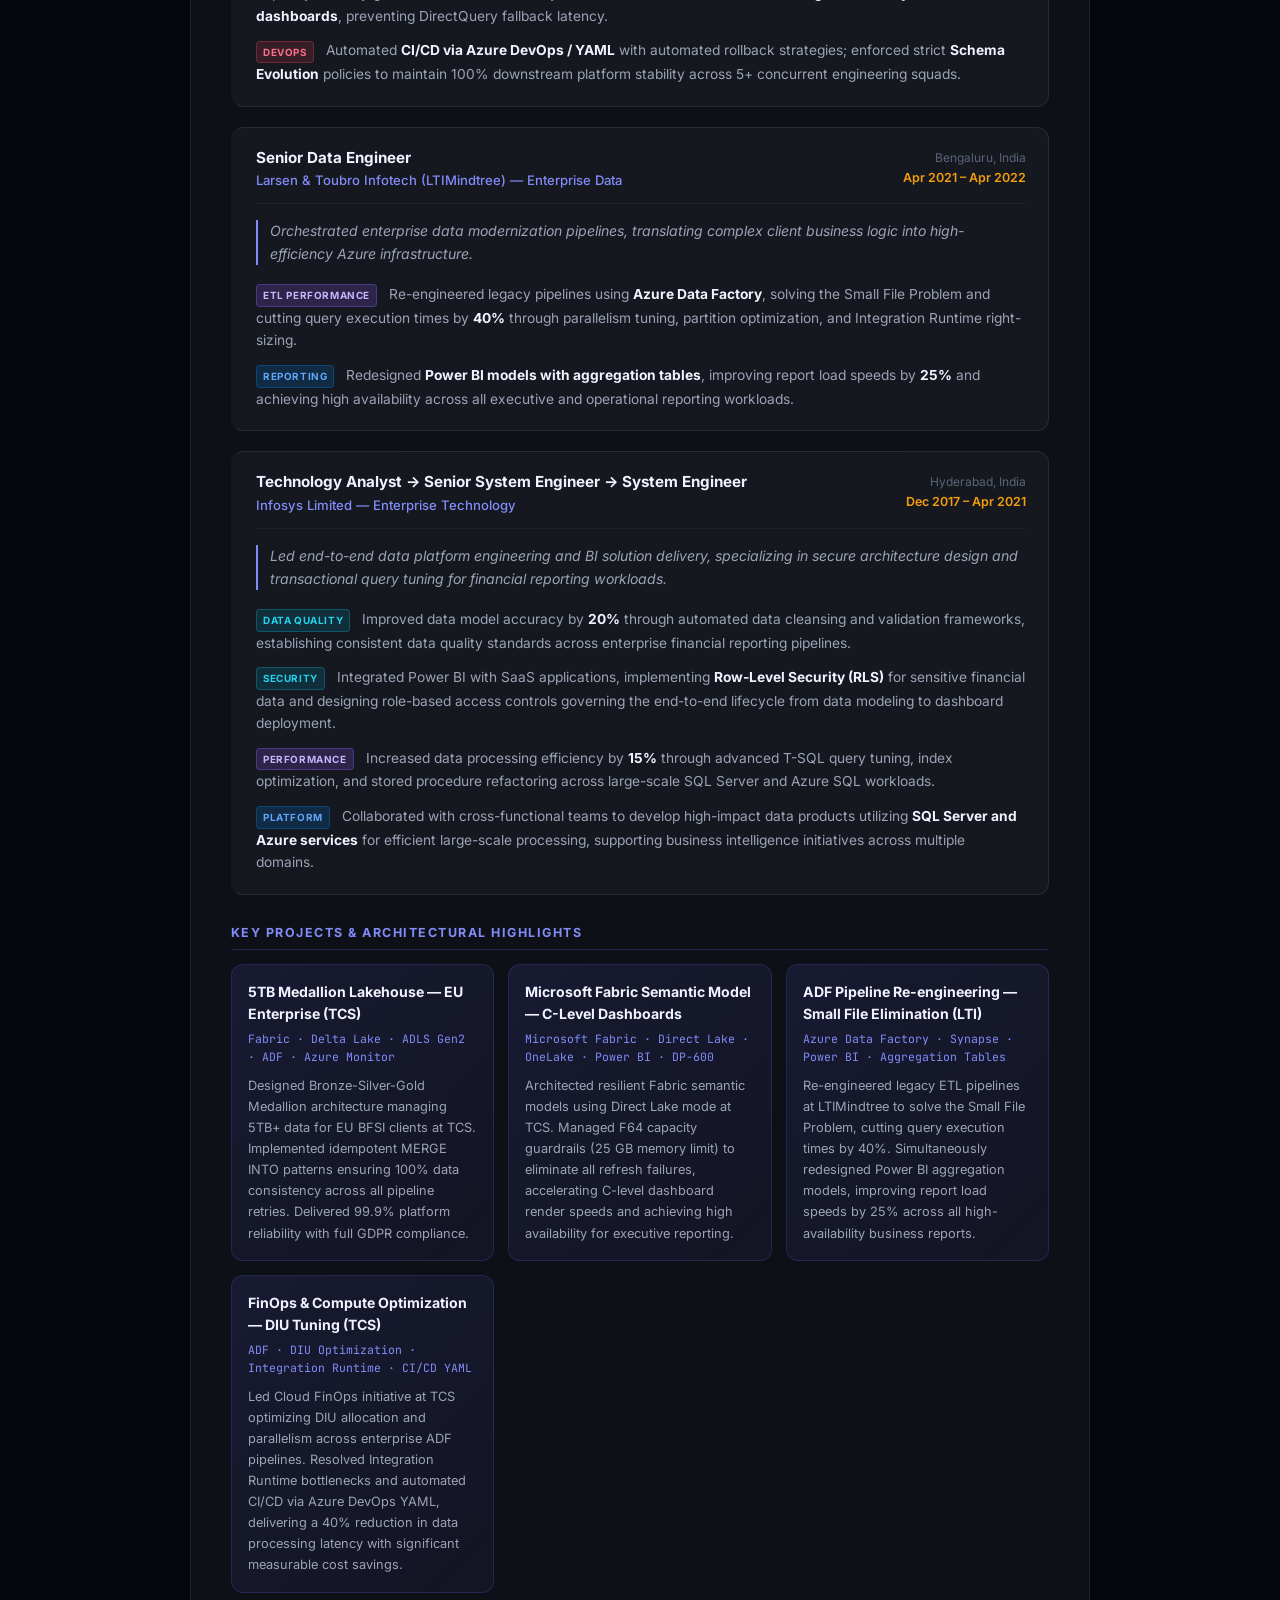
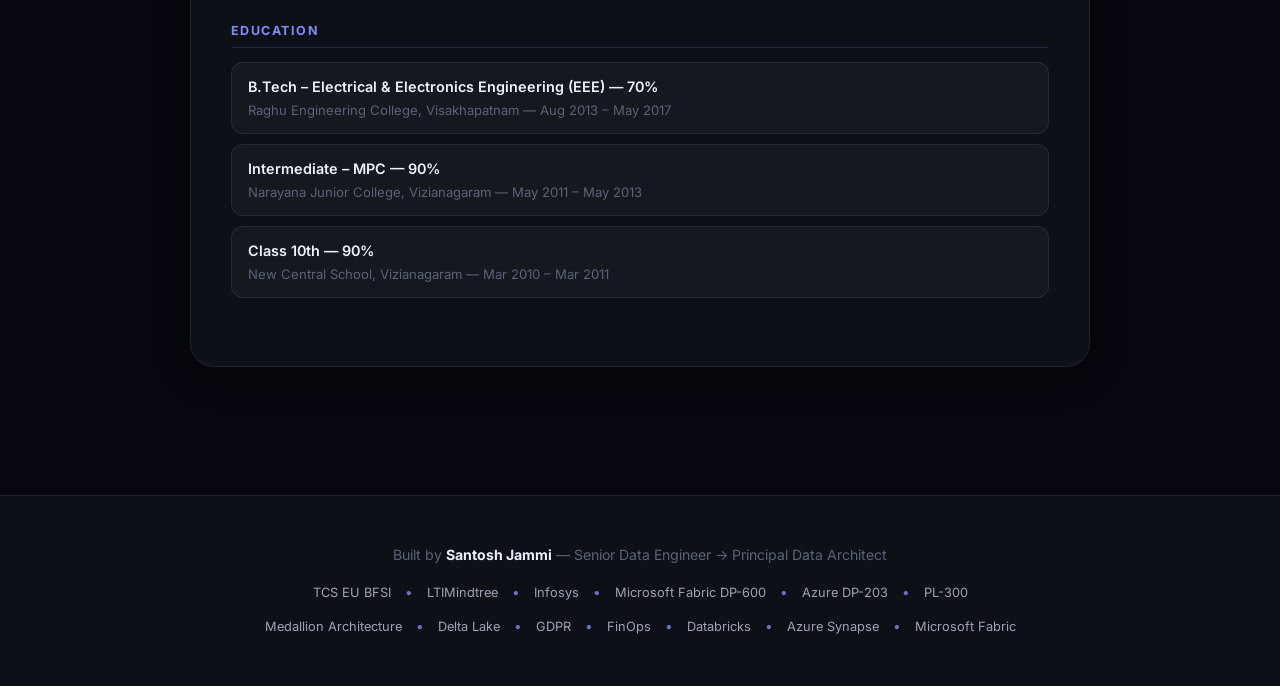
==== commit 202ef962: "feat: remove 2252 questions from footer" ====
--- a/public-resume/index.html
+++ b/public-resume/index.html
@@ -473,7 +473,7 @@
         Built by <strong>Santosh Jammi</strong> — Senior Data Engineer &rarr; Principal Data Architect
       </p>
       <p class="footer-row">
-        TCS EU BFSI <span class="separator">•</span> LTIMindtree <span class="separator">•</span> Infosys <span class="separator">•</span> Microsoft Fabric DP-600 <span class="separator">•</span> Azure DP-203 <span class="separator">•</span> PL-300 <span class="separator">•</span> 2,252 Questions
+        TCS EU BFSI <span class="separator">•</span> LTIMindtree <span class="separator">•</span> Infosys <span class="separator">•</span> Microsoft Fabric DP-600 <span class="separator">•</span> Azure DP-203 <span class="separator">•</span> PL-300
       </p>
       <p class="footer-row">
         Medallion Architecture <span class="separator">•</span> Delta Lake <span class="separator">•</span> GDPR <span class="separator">•</span> FinOps <span class="separator">•</span> Databricks <span class="separator">•</span> Azure Synapse <span class="separator">•</span> Microsoft Fabric
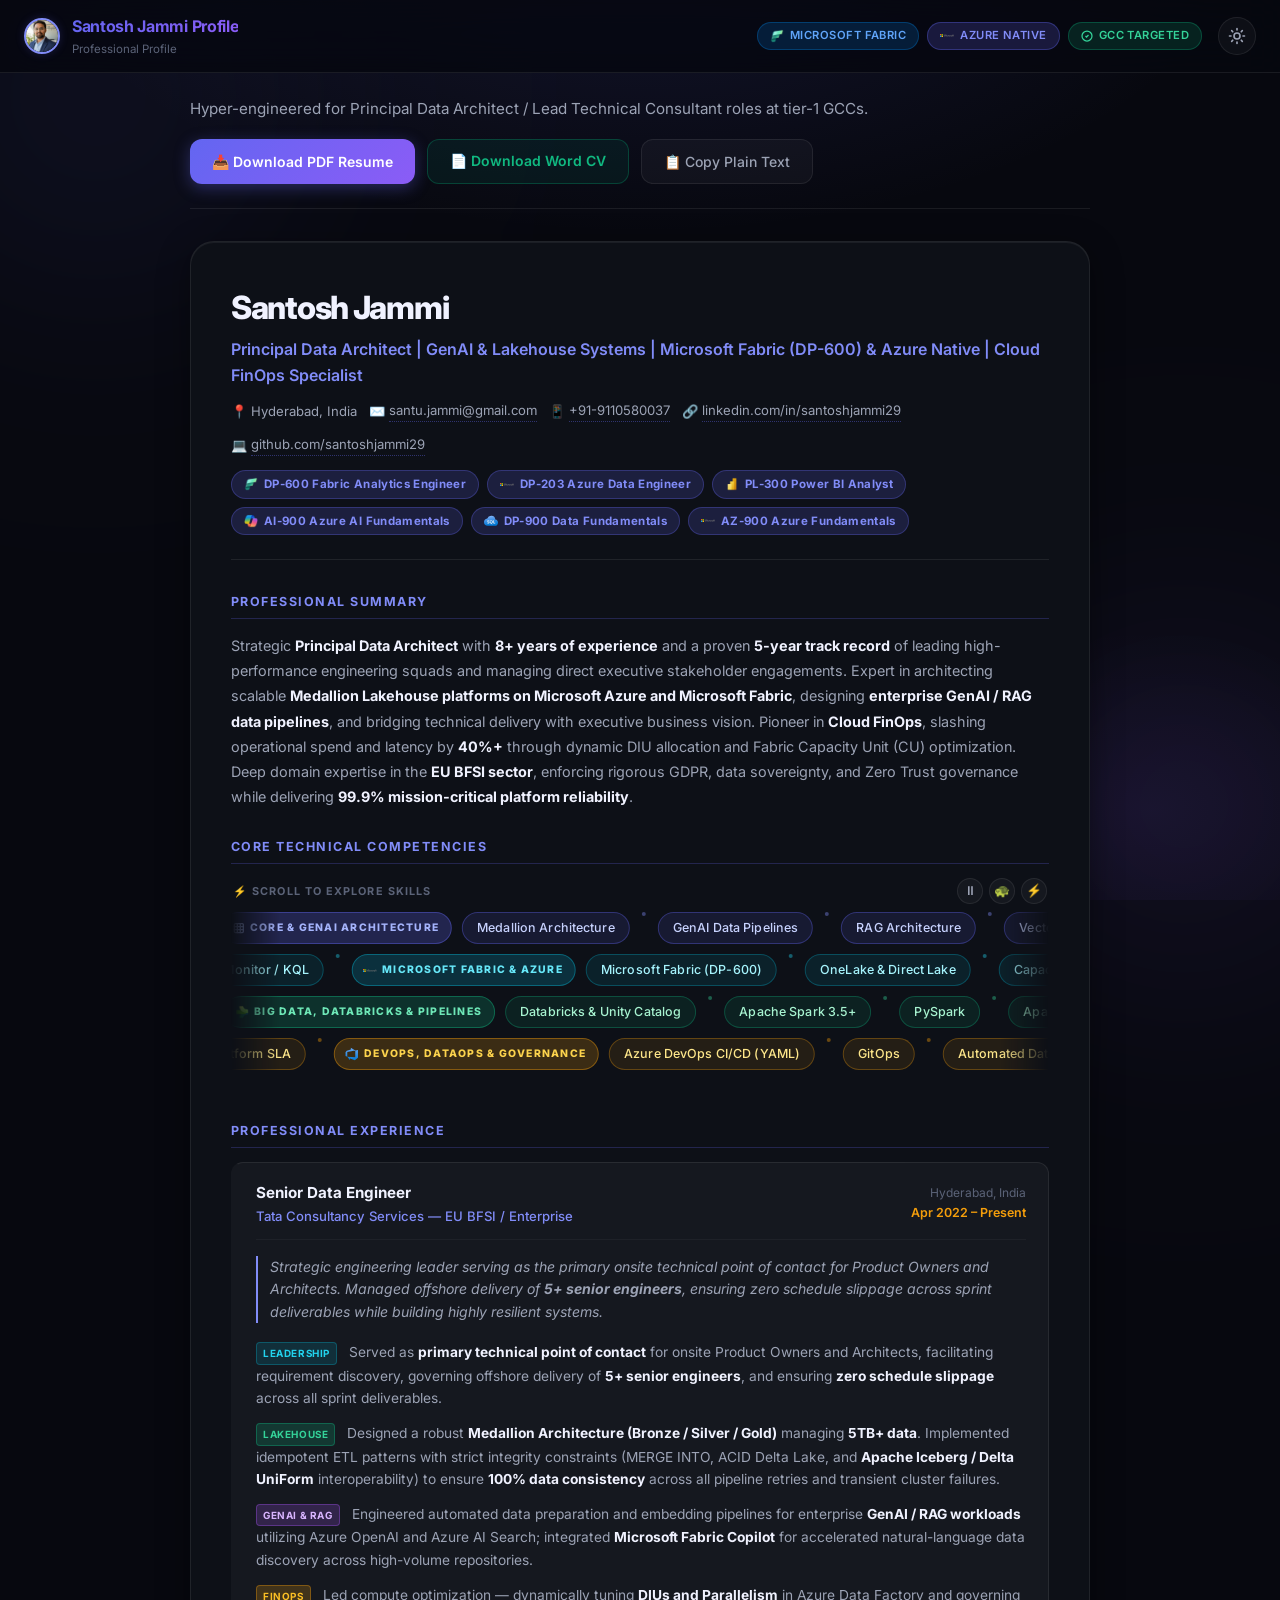
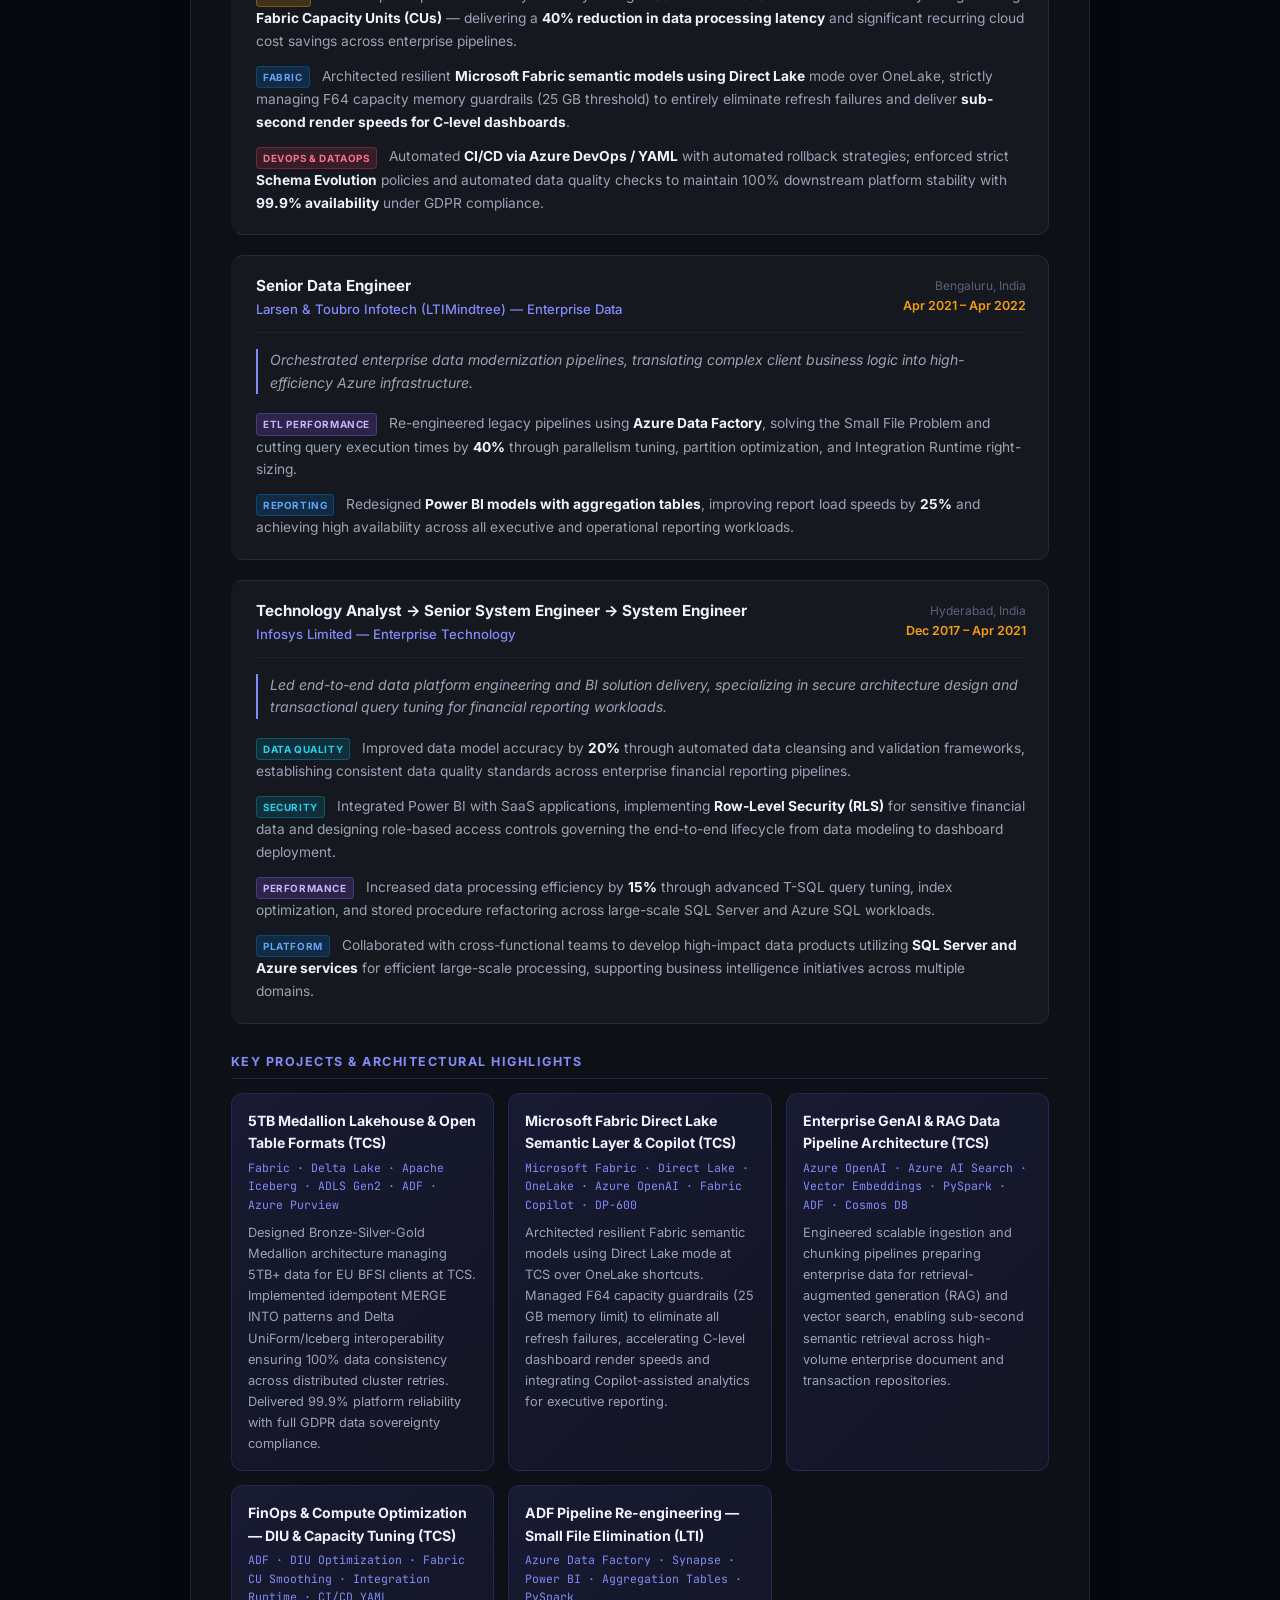
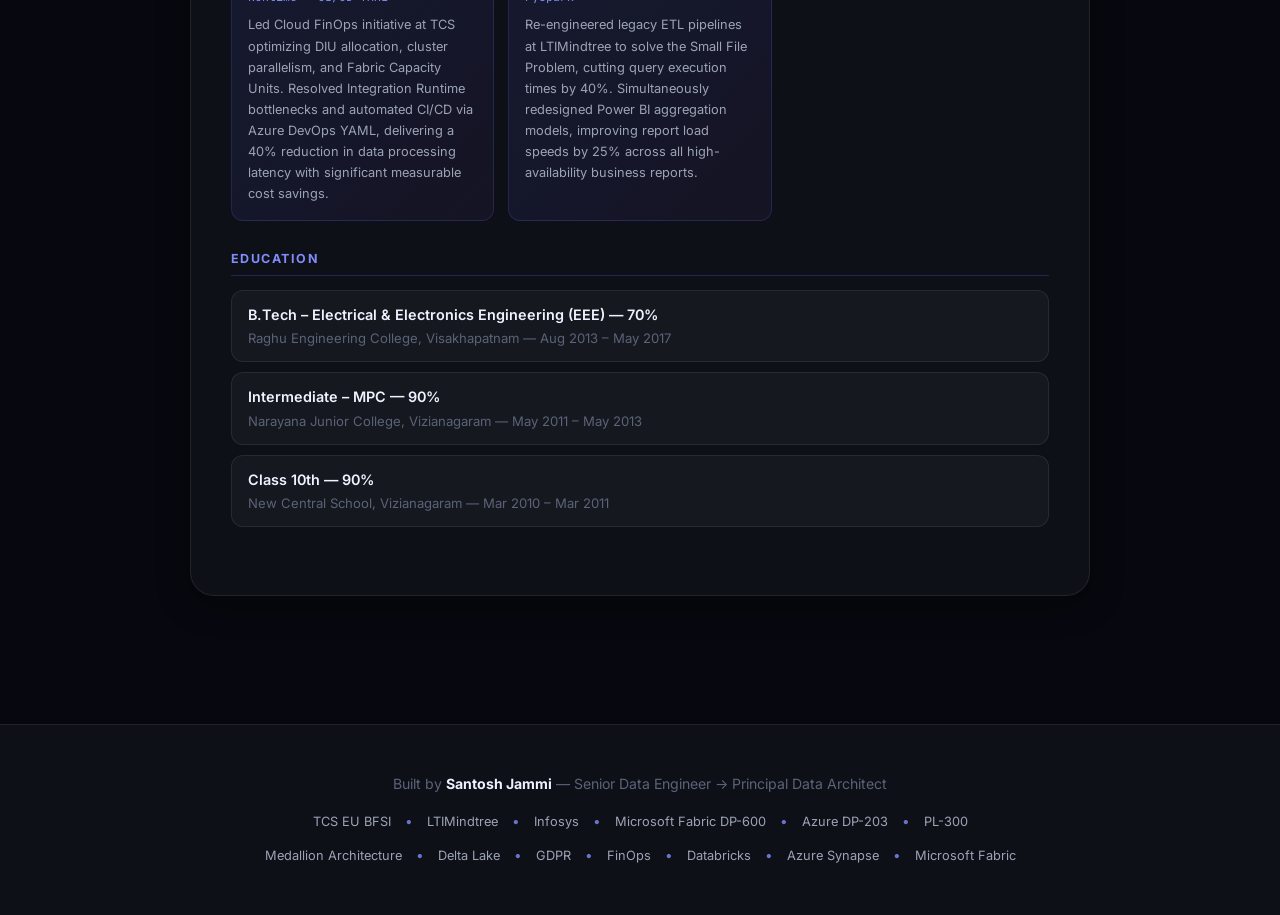
==== commit a7c45b43: "feat: modernize resume & portfolio with cutting-edge 2026 competencies (GenAI, Lakehouse, Iceberg, F" ====
--- a/public-resume/index.html
+++ b/public-resume/index.html
@@ -80,7 +80,7 @@
       <div class="resume-doc" id="resume-content">
         <div class="resume-header-block">
           <h2 class="resume-name">Santosh Jammi</h2>
-          <div class="resume-title-line">Senior Data Engineer → Principal Data Architect | Microsoft Fabric &amp; Azure Native Ecosystems | Cloud FinOps Specialist</div>
+          <div class="resume-title-line">Principal Data Architect | GenAI &amp; Lakehouse Systems | Microsoft Fabric (DP-600) &amp; Azure Native | Cloud FinOps Specialist</div>
           <div class="resume-contacts">
             <span>📍 Hyderabad, India</span>
             <span>✉️ <a href="mailto:santu.jammi@gmail.com">santu.jammi@gmail.com</a></span>
@@ -119,7 +119,7 @@
         <div class="resume-section" id="rs-summary">
           <h3 class="section-heading">Professional Summary</h3>
           <p class="resume-summary">
-            Strategic Lead Data Engineer with <strong>8+ years of experience</strong> and a proven <strong>5-year track record</strong> of leading high-performance engineering teams and managing direct stakeholder engagements. Expert in designing scalable <strong>Lakehouse architectures on Microsoft Azure and Microsoft Fabric</strong>, acting as the primary techno-functional bridge between business goals and technical delivery. Specializes in <strong>Cloud FinOps</strong>, significantly reducing operational costs through advanced compute optimization (DIUs, Parallelism) and SLA optimization. Deep domain expertise in the <strong>EU BFSI sector</strong>, ensuring strict GDPR / data sovereignty compliance while delivering rapid innovation and <strong>99.9% system reliability</strong>.
+            Strategic <strong>Principal Data Architect</strong> with <strong>8+ years of experience</strong> and a proven <strong>5-year track record</strong> of leading high-performance engineering squads and managing direct executive stakeholder engagements. Expert in architecting scalable <strong>Medallion Lakehouse platforms on Microsoft Azure and Microsoft Fabric</strong>, designing <strong>enterprise GenAI / RAG data pipelines</strong>, and bridging technical delivery with executive business vision. Pioneer in <strong>Cloud FinOps</strong>, slashing operational spend and latency by <strong>40%+</strong> through dynamic DIU allocation and Fabric Capacity Unit (CU) optimization. Deep domain expertise in the <strong>EU BFSI sector</strong>, enforcing rigorous GDPR, data sovereignty, and Zero Trust governance while delivering <strong>99.9% mission-critical platform reliability</strong>.
           </p>
         </div>
 
@@ -129,16 +129,16 @@
           <!-- Print-Only static skills list (hidden on screen) -->
           <div class="print-skills-grid">
             <div class="print-skills-group">
-              <strong>🏛️ Core Architecture:</strong> Medallion Architecture, Data Mesh, Cloud FinOps, Disaster Recovery (DR), Governance, Stakeholder Management, Kimball Modeling, Inmon Methodology, Data Vault 2.0, Star / Snowflake Schemas, SCDs, Zero-Copy Architecture
+              <strong>🏛️ Core &amp; GenAI Architecture:</strong> Medallion Architecture, GenAI Data Pipelines, RAG Architecture, Vector Search (Azure AI Search), Microsoft Fabric Copilot, Semantic Caching, Data Mesh, Zero-Copy Architecture, Cloud FinOps, Disaster Recovery (DR), Kimball Modeling, Data Vault 2.0, Star / Snowflake Schemas, SCDs
             </div>
             <div class="print-skills-group">
-              <strong>☁️ Big Data &amp; Azure:</strong> Microsoft Fabric, OneLake &amp; Direct Lake, Azure Synapse Analytics, Azure Data Factory, ADLS Gen2, Stream Analytics, Event Hubs, Databricks, Azure SQL, Azure Cosmos DB, Logic Apps, Azure Monitor / KQL
+              <strong>☁️ Microsoft Fabric &amp; Azure:</strong> Microsoft Fabric (DP-600), OneLake &amp; Direct Lake Mode, Capacity Unit (CU) Optimization, F-SKU Capacity Planning, Azure Synapse Analytics, Azure Data Factory (ADF), ADLS Gen2, Azure Purview, Real-Time Intelligence, Azure OpenAI Integration, Azure SQL, Cosmos DB, Azure Monitor / KQL
             </div>
             <div class="print-skills-group">
-              <strong>⚙️ ETL / ELT &amp; Pipelines:</strong> ADF Mapping Data Flows, Idempotent Pipeline Design, Apache Airflow, SCD Type 2, ACID Compliance, Delta Lake, Liquid Clustering, Z-Ordering, Copy-On-Write (CoW), MERGE INTO / UPSERT, Delta Time Travel, Data Orchestration
+              <strong>⚙️ Big Data, Databricks &amp; Pipelines:</strong> Databricks &amp; Unity Catalog, Apache Spark 3.5+, PySpark, Apache Iceberg, Delta Lake UniForm, Liquid Clustering, Z-Ordering, Spark Structured Streaming, Event Hubs &amp; Kafka, dbt Core &amp; dbt Mesh, Apache Airflow, ADF Mapping Data Flows, Idempotent Pipeline Design, SCD Type 2, ACID Delta Lake, MERGE INTO
             </div>
             <div class="print-skills-group">
-              <strong>🔐 DevOps &amp; Governance:</strong> Azure DevOps, CI/CD (YAML), Row-Level Security (RLS), GDPR Compliance, Data Sovereignty, Azure Key Vault, Service Principals, OAuth Handshake, Entra ID, RBAC, FHIR, HL7, T-SQL Advanced, KQL, ARM Templates, Schema Evolution, Data Quality Management
+              <strong>🔐 DevOps, DataOps &amp; Governance:</strong> Azure DevOps CI/CD (YAML), GitOps, Automated Data Observability, Great Expectations, Row/Column-Level Security (RLS/CLS), GDPR Compliance, Data Sovereignty, EU AI Act, Azure Key Vault, Service Principals, Entra ID (Azure AD), RBAC, Advanced T-SQL, KQL, ARM Templates, Schema Evolution, 99.9% Platform SLA
             </div>
           </div>
 
@@ -153,153 +153,173 @@
             </div>
             <div class="skills-ticker-wrap" id="skills-ticker" aria-label="Core technical skills">
 
-            <!-- Row 1 — Core Architecture — Indigo -->
+            <!-- Row 1 — Core & GenAI Architecture — Indigo -->
             <div class="ticker-row ticker-row-1" aria-hidden="true">
               <!-- first copy -->
               <span class="ticker-label">
                 <svg viewBox="0 0 24 24" fill="none" stroke="currentColor" stroke-width="2.5" stroke-linecap="round" stroke-linejoin="round" style="width:12px;height:12px;"><rect x="3" y="3" width="18" height="18" rx="2"/><path d="M9 3v18M15 3v18M3 9h18M3 15h18"/></svg>
-                Core Architecture
+                Core &amp; GenAI Architecture
               </span>
               <span class="ticker-chip">Medallion Architecture</span><span class="ticker-sep"></span>
+              <span class="ticker-chip">GenAI Data Pipelines</span><span class="ticker-sep"></span>
+              <span class="ticker-chip">RAG Architecture</span><span class="ticker-sep"></span>
+              <span class="ticker-chip">Vector Search</span><span class="ticker-sep"></span>
+              <span class="ticker-chip">Microsoft Fabric Copilot</span><span class="ticker-sep"></span>
+              <span class="ticker-chip">Semantic Caching</span><span class="ticker-sep"></span>
               <span class="ticker-chip">Data Mesh</span><span class="ticker-sep"></span>
               <span class="ticker-chip">Cloud FinOps</span><span class="ticker-sep"></span>
               <span class="ticker-chip">Disaster Recovery (DR)</span><span class="ticker-sep"></span>
-              <span class="ticker-chip">Governance</span><span class="ticker-sep"></span>
-              <span class="ticker-chip">Stakeholder Management</span><span class="ticker-sep"></span>
+              <span class="ticker-chip">Zero-Copy Architecture</span><span class="ticker-sep"></span>
               <span class="ticker-chip">Kimball Modeling</span><span class="ticker-sep"></span>
-              <span class="ticker-chip">Inmon Methodology</span><span class="ticker-sep"></span>
               <span class="ticker-chip">Data Vault 2.0</span><span class="ticker-sep"></span>
               <span class="ticker-chip">Star / Snowflake Schemas</span><span class="ticker-sep"></span>
               <span class="ticker-chip">SCDs</span><span class="ticker-sep"></span>
-              <span class="ticker-chip">Zero-Copy Architecture</span><span class="ticker-sep"></span>
               <!-- duplicate for seamless loop -->
               <span class="ticker-label">
                 <svg viewBox="0 0 24 24" fill="none" stroke="currentColor" stroke-width="2.5" stroke-linecap="round" stroke-linejoin="round" style="width:12px;height:12px;"><rect x="3" y="3" width="18" height="18" rx="2"/><path d="M9 3v18M15 3v18M3 9h18M3 15h18"/></svg>
-                Core Architecture
+                Core &amp; GenAI Architecture
               </span>
               <span class="ticker-chip">Medallion Architecture</span><span class="ticker-sep"></span>
+              <span class="ticker-chip">GenAI Data Pipelines</span><span class="ticker-sep"></span>
+              <span class="ticker-chip">RAG Architecture</span><span class="ticker-sep"></span>
+              <span class="ticker-chip">Vector Search</span><span class="ticker-sep"></span>
+              <span class="ticker-chip">Microsoft Fabric Copilot</span><span class="ticker-sep"></span>
+              <span class="ticker-chip">Semantic Caching</span><span class="ticker-sep"></span>
               <span class="ticker-chip">Data Mesh</span><span class="ticker-sep"></span>
               <span class="ticker-chip">Cloud FinOps</span><span class="ticker-sep"></span>
               <span class="ticker-chip">Disaster Recovery (DR)</span><span class="ticker-sep"></span>
-              <span class="ticker-chip">Governance</span><span class="ticker-sep"></span>
-              <span class="ticker-chip">Stakeholder Management</span><span class="ticker-sep"></span>
+              <span class="ticker-chip">Zero-Copy Architecture</span><span class="ticker-sep"></span>
               <span class="ticker-chip">Kimball Modeling</span><span class="ticker-sep"></span>
-              <span class="ticker-chip">Inmon Methodology</span><span class="ticker-sep"></span>
               <span class="ticker-chip">Data Vault 2.0</span><span class="ticker-sep"></span>
               <span class="ticker-chip">Star / Snowflake Schemas</span><span class="ticker-sep"></span>
               <span class="ticker-chip">SCDs</span><span class="ticker-sep"></span>
-              <span class="ticker-chip">Zero-Copy Architecture</span><span class="ticker-sep"></span>
-            </div>
-
-            <!-- Row 2 — Big Data & Azure — Cyan (reverse) -->
+            </div>
+
+            <!-- Row 2 — Microsoft Fabric & Azure — Cyan (reverse) -->
             <div class="ticker-row ticker-row-2" aria-hidden="true">
               <span class="ticker-label">
                 <img src="images/icons/microsoft.svg" alt="" />
-                Big Data &amp; Azure
-              </span>
-              <span class="ticker-chip">Microsoft Fabric</span><span class="ticker-sep"></span>
+                Microsoft Fabric &amp; Azure
+              </span>
+              <span class="ticker-chip">Microsoft Fabric (DP-600)</span><span class="ticker-sep"></span>
               <span class="ticker-chip">OneLake &amp; Direct Lake</span><span class="ticker-sep"></span>
+              <span class="ticker-chip">Capacity Unit (CU) Optimization</span><span class="ticker-sep"></span>
+              <span class="ticker-chip">F64 Capacity Planning</span><span class="ticker-sep"></span>
               <span class="ticker-chip">Azure Synapse Analytics</span><span class="ticker-sep"></span>
-              <span class="ticker-chip">Azure Data Factory</span><span class="ticker-sep"></span>
+              <span class="ticker-chip">Azure Data Factory (ADF)</span><span class="ticker-sep"></span>
               <span class="ticker-chip">ADLS Gen2</span><span class="ticker-sep"></span>
-              <span class="ticker-chip">Stream Analytics</span><span class="ticker-sep"></span>
-              <span class="ticker-chip">Event Hubs</span><span class="ticker-sep"></span>
-              <span class="ticker-chip">Databricks</span><span class="ticker-sep"></span>
-              <span class="ticker-chip">Azure SQL</span><span class="ticker-sep"></span>
-              <span class="ticker-chip">Azure Cosmos DB</span><span class="ticker-sep"></span>
-              <span class="ticker-chip">Logic Apps</span><span class="ticker-sep"></span>
+              <span class="ticker-chip">Azure Purview Governance</span><span class="ticker-sep"></span>
+              <span class="ticker-chip">Real-Time Intelligence</span><span class="ticker-sep"></span>
+              <span class="ticker-chip">Azure OpenAI Service</span><span class="ticker-sep"></span>
+              <span class="ticker-chip">Azure AI Search</span><span class="ticker-sep"></span>
+              <span class="ticker-chip">Azure SQL &amp; Cosmos DB</span><span class="ticker-sep"></span>
               <span class="ticker-chip">Azure Monitor / KQL</span><span class="ticker-sep"></span>
               <!-- duplicate -->
               <span class="ticker-label">
                 <img src="images/icons/microsoft.svg" alt="" />
-                Big Data &amp; Azure
-              </span>
-              <span class="ticker-chip">Microsoft Fabric</span><span class="ticker-sep"></span>
+                Microsoft Fabric &amp; Azure
+              </span>
+              <span class="ticker-chip">Microsoft Fabric (DP-600)</span><span class="ticker-sep"></span>
               <span class="ticker-chip">OneLake &amp; Direct Lake</span><span class="ticker-sep"></span>
+              <span class="ticker-chip">Capacity Unit (CU) Optimization</span><span class="ticker-sep"></span>
+              <span class="ticker-chip">F64 Capacity Planning</span><span class="ticker-sep"></span>
               <span class="ticker-chip">Azure Synapse Analytics</span><span class="ticker-sep"></span>
-              <span class="ticker-chip">Azure Data Factory</span><span class="ticker-sep"></span>
+              <span class="ticker-chip">Azure Data Factory (ADF)</span><span class="ticker-sep"></span>
               <span class="ticker-chip">ADLS Gen2</span><span class="ticker-sep"></span>
-              <span class="ticker-chip">Stream Analytics</span><span class="ticker-sep"></span>
-              <span class="ticker-chip">Event Hubs</span><span class="ticker-sep"></span>
-              <span class="ticker-chip">Databricks</span><span class="ticker-sep"></span>
-              <span class="ticker-chip">Azure SQL</span><span class="ticker-sep"></span>
-              <span class="ticker-chip">Azure Cosmos DB</span><span class="ticker-sep"></span>
-              <span class="ticker-chip">Logic Apps</span><span class="ticker-sep"></span>
+              <span class="ticker-chip">Azure Purview Governance</span><span class="ticker-sep"></span>
+              <span class="ticker-chip">Real-Time Intelligence</span><span class="ticker-sep"></span>
+              <span class="ticker-chip">Azure OpenAI Service</span><span class="ticker-sep"></span>
+              <span class="ticker-chip">Azure AI Search</span><span class="ticker-sep"></span>
+              <span class="ticker-chip">Azure SQL &amp; Cosmos DB</span><span class="ticker-sep"></span>
               <span class="ticker-chip">Azure Monitor / KQL</span><span class="ticker-sep"></span>
             </div>
 
-            <!-- Row 3 — ETL / ELT — Emerald -->
+            <!-- Row 3 — Big Data, Databricks & Pipelines — Emerald -->
             <div class="ticker-row ticker-row-3" aria-hidden="true">
               <span class="ticker-label">
                 <img src="images/icons/azure-data-factory.png" alt="" />
-                ETL / ELT &amp; Pipelines
-              </span>
+                Big Data, Databricks &amp; Pipelines
+              </span>
+              <span class="ticker-chip">Databricks &amp; Unity Catalog</span><span class="ticker-sep"></span>
+              <span class="ticker-chip">Apache Spark 3.5+</span><span class="ticker-sep"></span>
+              <span class="ticker-chip">PySpark</span><span class="ticker-sep"></span>
+              <span class="ticker-chip">Apache Iceberg</span><span class="ticker-sep"></span>
+              <span class="ticker-chip">Delta Lake UniForm</span><span class="ticker-sep"></span>
+              <span class="ticker-chip">Liquid Clustering</span><span class="ticker-sep"></span>
+              <span class="ticker-chip">Z-Ordering</span><span class="ticker-sep"></span>
+              <span class="ticker-chip">Spark Structured Streaming</span><span class="ticker-sep"></span>
+              <span class="ticker-chip">Event Hubs &amp; Kafka</span><span class="ticker-sep"></span>
+              <span class="ticker-chip">dbt Core &amp; dbt Mesh</span><span class="ticker-sep"></span>
+              <span class="ticker-chip">Apache Airflow</span><span class="ticker-sep"></span>
               <span class="ticker-chip">ADF Mapping Data Flows</span><span class="ticker-sep"></span>
               <span class="ticker-chip">Idempotent Pipeline Design</span><span class="ticker-sep"></span>
-              <span class="ticker-chip">Apache Airflow</span><span class="ticker-sep"></span>
-              <span class="ticker-chip">SCD Type 2</span><span class="ticker-sep"></span>
-              <span class="ticker-chip">ACID Compliance</span><span class="ticker-sep"></span>
-              <span class="ticker-chip">Delta Lake</span><span class="ticker-sep"></span>
+              <span class="ticker-chip">SCD Type 2 &amp; MERGE INTO</span><span class="ticker-sep"></span>
+              <span class="ticker-chip">Delta Time Travel</span><span class="ticker-sep"></span>
+              <!-- duplicate -->
+              <span class="ticker-label">
+                <img src="images/icons/azure-data-factory.png" alt="" />
+                Big Data, Databricks &amp; Pipelines
+              </span>
+              <span class="ticker-chip">Databricks &amp; Unity Catalog</span><span class="ticker-sep"></span>
+              <span class="ticker-chip">Apache Spark 3.5+</span><span class="ticker-sep"></span>
+              <span class="ticker-chip">PySpark</span><span class="ticker-sep"></span>
+              <span class="ticker-chip">Apache Iceberg</span><span class="ticker-sep"></span>
+              <span class="ticker-chip">Delta Lake UniForm</span><span class="ticker-sep"></span>
               <span class="ticker-chip">Liquid Clustering</span><span class="ticker-sep"></span>
               <span class="ticker-chip">Z-Ordering</span><span class="ticker-sep"></span>
-              <span class="ticker-chip">Copy-On-Write (CoW)</span><span class="ticker-sep"></span>
-              <span class="ticker-chip">MERGE INTO / UPSERT</span><span class="ticker-sep"></span>
-              <span class="ticker-chip">Delta Time Travel</span><span class="ticker-sep"></span>
-              <span class="ticker-chip">Data Orchestration</span><span class="ticker-sep"></span>
-              <!-- duplicate -->
-              <span class="ticker-label">
-                <img src="images/icons/azure-data-factory.png" alt="" />
-                ETL / ELT &amp; Pipelines
-              </span>
+              <span class="ticker-chip">Spark Structured Streaming</span><span class="ticker-sep"></span>
+              <span class="ticker-chip">Event Hubs &amp; Kafka</span><span class="ticker-sep"></span>
+              <span class="ticker-chip">dbt Core &amp; dbt Mesh</span><span class="ticker-sep"></span>
+              <span class="ticker-chip">Apache Airflow</span><span class="ticker-sep"></span>
               <span class="ticker-chip">ADF Mapping Data Flows</span><span class="ticker-sep"></span>
               <span class="ticker-chip">Idempotent Pipeline Design</span><span class="ticker-sep"></span>
-              <span class="ticker-chip">Apache Airflow</span><span class="ticker-sep"></span>
-              <span class="ticker-chip">SCD Type 2</span><span class="ticker-sep"></span>
-              <span class="ticker-chip">ACID Compliance</span><span class="ticker-sep"></span>
-              <span class="ticker-chip">Delta Lake</span><span class="ticker-sep"></span>
-              <span class="ticker-chip">Liquid Clustering</span><span class="ticker-sep"></span>
-              <span class="ticker-chip">Z-Ordering</span><span class="ticker-sep"></span>
-              <span class="ticker-chip">Copy-On-Write (CoW)</span><span class="ticker-sep"></span>
-              <span class="ticker-chip">MERGE INTO / UPSERT</span><span class="ticker-sep"></span>
+              <span class="ticker-chip">SCD Type 2 &amp; MERGE INTO</span><span class="ticker-sep"></span>
               <span class="ticker-chip">Delta Time Travel</span><span class="ticker-sep"></span>
-              <span class="ticker-chip">Data Orchestration</span><span class="ticker-sep"></span>
-            </div>
-
-            <!-- Row 4 — DevOps & Governance — Amber (reverse) -->
+            </div>
+
+            <!-- Row 4 — DevOps, DataOps & Governance — Amber (reverse) -->
             <div class="ticker-row ticker-row-4" aria-hidden="true">
               <span class="ticker-label">
                 <img src="images/icons/azure-devops.svg" alt="" />
-                DevOps &amp; Governance
-              </span>
-              <span class="ticker-chip">Azure DevOps</span><span class="ticker-sep"></span>
-              <span class="ticker-chip">CI/CD (YAML)</span><span class="ticker-sep"></span>
-              <span class="ticker-chip">Git Branching</span><span class="ticker-sep"></span>
-              <span class="ticker-chip">Automated Rollbacks</span><span class="ticker-sep"></span>
+                DevOps, DataOps &amp; Governance
+              </span>
+              <span class="ticker-chip">Azure DevOps CI/CD (YAML)</span><span class="ticker-sep"></span>
+              <span class="ticker-chip">GitOps</span><span class="ticker-sep"></span>
+              <span class="ticker-chip">Automated Data Observability</span><span class="ticker-sep"></span>
+              <span class="ticker-chip">Great Expectations</span><span class="ticker-sep"></span>
               <span class="ticker-chip">Row-Level Security (RLS)</span><span class="ticker-sep"></span>
               <span class="ticker-chip">GDPR Compliance</span><span class="ticker-sep"></span>
               <span class="ticker-chip">Data Sovereignty</span><span class="ticker-sep"></span>
-              <span class="ticker-chip">T-SQL Advanced</span><span class="ticker-sep"></span>
+              <span class="ticker-chip">EU AI Act</span><span class="ticker-sep"></span>
+              <span class="ticker-chip">Azure Key Vault</span><span class="ticker-sep"></span>
+              <span class="ticker-chip">Entra ID (Azure AD)</span><span class="ticker-sep"></span>
+              <span class="ticker-chip">RBAC</span><span class="ticker-sep"></span>
+              <span class="ticker-chip">Advanced T-SQL</span><span class="ticker-sep"></span>
               <span class="ticker-chip">KQL</span><span class="ticker-sep"></span>
               <span class="ticker-chip">ARM Templates</span><span class="ticker-sep"></span>
               <span class="ticker-chip">Schema Evolution</span><span class="ticker-sep"></span>
-              <span class="ticker-chip">Data Quality Management</span><span class="ticker-sep"></span>
+              <span class="ticker-chip">99.9% Platform SLA</span><span class="ticker-sep"></span>
               <!-- duplicate -->
               <span class="ticker-label">
                 <img src="images/icons/azure-devops.svg" alt="" />
-                DevOps &amp; Governance
-              </span>
-              <span class="ticker-chip">Azure DevOps</span><span class="ticker-sep"></span>
-              <span class="ticker-chip">CI/CD (YAML)</span><span class="ticker-sep"></span>
-              <span class="ticker-chip">Git Branching</span><span class="ticker-sep"></span>
-              <span class="ticker-chip">Automated Rollbacks</span><span class="ticker-sep"></span>
+                DevOps, DataOps &amp; Governance
+              </span>
+              <span class="ticker-chip">Azure DevOps CI/CD (YAML)</span><span class="ticker-sep"></span>
+              <span class="ticker-chip">GitOps</span><span class="ticker-sep"></span>
+              <span class="ticker-chip">Automated Data Observability</span><span class="ticker-sep"></span>
+              <span class="ticker-chip">Great Expectations</span><span class="ticker-sep"></span>
               <span class="ticker-chip">Row-Level Security (RLS)</span><span class="ticker-sep"></span>
               <span class="ticker-chip">GDPR Compliance</span><span class="ticker-sep"></span>
               <span class="ticker-chip">Data Sovereignty</span><span class="ticker-sep"></span>
-              <span class="ticker-chip">T-SQL Advanced</span><span class="ticker-sep"></span>
+              <span class="ticker-chip">EU AI Act</span><span class="ticker-sep"></span>
+              <span class="ticker-chip">Azure Key Vault</span><span class="ticker-sep"></span>
+              <span class="ticker-chip">Entra ID (Azure AD)</span><span class="ticker-sep"></span>
+              <span class="ticker-chip">RBAC</span><span class="ticker-sep"></span>
+              <span class="ticker-chip">Advanced T-SQL</span><span class="ticker-sep"></span>
               <span class="ticker-chip">KQL</span><span class="ticker-sep"></span>
               <span class="ticker-chip">ARM Templates</span><span class="ticker-sep"></span>
               <span class="ticker-chip">Schema Evolution</span><span class="ticker-sep"></span>
-              <span class="ticker-chip">Data Quality Management</span><span class="ticker-sep"></span>
+              <span class="ticker-chip">99.9% Platform SLA</span><span class="ticker-sep"></span>
             </div><!-- /.ticker-row-4 -->
 
           </div><!-- /.skills-ticker-wrap -->
@@ -332,27 +352,31 @@
             </div>
             <div class="job-description">
               <p class="job-overview">
-                Strategic engineering leader serving as the primary onsite technical point of contact for Product Owners and Architects. Managed offshore delivery of <strong>5+ engineers</strong>, ensuring zero schedule slippage across sprint deliverables while building highly resilient systems.
+                Strategic engineering leader serving as the primary onsite technical point of contact for Product Owners and Architects. Managed offshore delivery of <strong>5+ senior engineers</strong>, ensuring zero schedule slippage across sprint deliverables while building highly resilient systems.
               </p>
               <p class="job-para">
                 <span class="para-tag tag-governance">Leadership</span>
-                Served as <strong>primary technical point of contact</strong> for onsite Product Owners and Architects, facilitating requirement discovery, managing offshore delivery of <strong>5+ engineers</strong>, and ensuring <strong>zero schedule slippage</strong> across all sprint deliverables.
+                Served as <strong>primary technical point of contact</strong> for onsite Product Owners and Architects, facilitating requirement discovery, governing offshore delivery of <strong>5+ senior engineers</strong>, and ensuring <strong>zero schedule slippage</strong> across all sprint deliverables.
               </p>
               <p class="job-para">
                 <span class="para-tag tag-delta">Lakehouse</span>
-                Designed a robust <strong>Medallion Architecture (Bronze / Silver / Gold)</strong> managing <strong>5TB+ data</strong>. Implemented idempotent ETL patterns with strict integrity constraints (MERGE INTO / ACID Delta Lake) to ensure <strong>100% data consistency</strong> across all pipeline retries and transient cluster failures.
+                Designed a robust <strong>Medallion Architecture (Bronze / Silver / Gold)</strong> managing <strong>5TB+ data</strong>. Implemented idempotent ETL patterns with strict integrity constraints (MERGE INTO, ACID Delta Lake, and <strong>Apache Iceberg / Delta UniForm</strong> interoperability) to ensure <strong>100% data consistency</strong> across all pipeline retries and transient cluster failures.
+              </p>
+              <p class="job-para">
+                <span class="para-tag tag-ai">GenAI &amp; RAG</span>
+                Engineered automated data preparation and embedding pipelines for enterprise <strong>GenAI / RAG workloads</strong> utilizing Azure OpenAI and Azure AI Search; integrated <strong>Microsoft Fabric Copilot</strong> for accelerated natural-language data discovery across high-volume repositories.
               </p>
               <p class="job-para">
                 <span class="para-tag tag-finops">FinOps</span>
-                Led compute optimization — dynamically tuning <strong>DIUs and Parallelism</strong> in Azure Data Factory and resolving Integration Runtime bottlenecks — delivering a <strong>40% reduction in data processing latency</strong> and significant cloud cost savings across enterprise pipelines.
+                Led compute optimization — dynamically tuning <strong>DIUs and Parallelism</strong> in Azure Data Factory and governing <strong>Fabric Capacity Units (CUs)</strong> — delivering a <strong>40% reduction in data processing latency</strong> and significant recurring cloud cost savings across enterprise pipelines.
               </p>
               <p class="job-para">
                 <span class="para-tag tag-fabric">Fabric</span>
-                Architected resilient <strong>Microsoft Fabric semantic models using Direct Lake</strong> mode, carefully managing F64 capacity memory guardrails (25 GB) to entirely eliminate refresh failures and ensure <strong>high availability for C-level dashboards</strong>, preventing DirectQuery fallback latency.
-              </p>
-              <p class="job-para">
-                <span class="para-tag tag-devops">DevOps</span>
-                Automated <strong>CI/CD via Azure DevOps / YAML</strong> with automated rollback strategies; enforced strict <strong>Schema Evolution</strong> policies to maintain 100% downstream platform stability across 5+ concurrent engineering squads.
+                Architected resilient <strong>Microsoft Fabric semantic models using Direct Lake</strong> mode over OneLake, strictly managing F64 capacity memory guardrails (25 GB threshold) to entirely eliminate refresh failures and deliver <strong>sub-second render speeds for C-level dashboards</strong>.
+              </p>
+              <p class="job-para">
+                <span class="para-tag tag-devops">DevOps &amp; DataOps</span>
+                Automated <strong>CI/CD via Azure DevOps / YAML</strong> with automated rollback strategies; enforced strict <strong>Schema Evolution</strong> policies and automated data quality checks to maintain 100% downstream platform stability with <strong>99.9% availability</strong> under GDPR compliance.
               </p>
             </div>
           </div>
@@ -422,24 +446,29 @@
           <h3 class="section-heading">Key Projects & Architectural Highlights</h3>
           <div class="projects-grid">
             <div class="project-card">
-              <div class="project-title">5TB Medallion Lakehouse — EU Enterprise (TCS)</div>
-              <div class="project-tech">Fabric · Delta Lake · ADLS Gen2 · ADF · Azure Monitor</div>
-              <div class="project-desc">Designed Bronze-Silver-Gold Medallion architecture managing 5TB+ data for EU BFSI clients at TCS. Implemented idempotent MERGE INTO patterns ensuring 100% data consistency across all pipeline retries. Delivered 99.9% platform reliability with full GDPR compliance.</div>
+              <div class="project-title">5TB Medallion Lakehouse &amp; Open Table Formats (TCS)</div>
+              <div class="project-tech">Fabric · Delta Lake · Apache Iceberg · ADLS Gen2 · ADF · Azure Purview</div>
+              <div class="project-desc">Designed Bronze-Silver-Gold Medallion architecture managing 5TB+ data for EU BFSI clients at TCS. Implemented idempotent MERGE INTO patterns and Delta UniForm/Iceberg interoperability ensuring 100% data consistency across distributed cluster retries. Delivered 99.9% platform reliability with full GDPR data sovereignty compliance.</div>
             </div>
             <div class="project-card">
-              <div class="project-title">Microsoft Fabric Semantic Model — C-Level Dashboards</div>
-              <div class="project-tech">Microsoft Fabric · Direct Lake · OneLake · Power BI · DP-600</div>
-              <div class="project-desc">Architected resilient Fabric semantic models using Direct Lake mode at TCS. Managed F64 capacity guardrails (25 GB memory limit) to eliminate all refresh failures, accelerating C-level dashboard render speeds and achieving high availability for executive reporting.</div>
+              <div class="project-title">Microsoft Fabric Direct Lake Semantic Layer &amp; Copilot (TCS)</div>
+              <div class="project-tech">Microsoft Fabric · Direct Lake · OneLake · Azure OpenAI · Fabric Copilot · DP-600</div>
+              <div class="project-desc">Architected resilient Fabric semantic models using Direct Lake mode at TCS over OneLake shortcuts. Managed F64 capacity guardrails (25 GB memory limit) to eliminate all refresh failures, accelerating C-level dashboard render speeds and integrating Copilot-assisted analytics for executive reporting.</div>
+            </div>
+            <div class="project-card">
+              <div class="project-title">Enterprise GenAI &amp; RAG Data Pipeline Architecture (TCS)</div>
+              <div class="project-tech">Azure OpenAI · Azure AI Search · Vector Embeddings · PySpark · ADF · Cosmos DB</div>
+              <div class="project-desc">Engineered scalable ingestion and chunking pipelines preparing enterprise data for retrieval-augmented generation (RAG) and vector search, enabling sub-second semantic retrieval across high-volume enterprise document and transaction repositories.</div>
+            </div>
+            <div class="project-card">
+              <div class="project-title">FinOps &amp; Compute Optimization — DIU &amp; Capacity Tuning (TCS)</div>
+              <div class="project-tech">ADF · DIU Optimization · Fabric CU Smoothing · Integration Runtime · CI/CD YAML</div>
+              <div class="project-desc">Led Cloud FinOps initiative at TCS optimizing DIU allocation, cluster parallelism, and Fabric Capacity Units. Resolved Integration Runtime bottlenecks and automated CI/CD via Azure DevOps YAML, delivering a 40% reduction in data processing latency with significant measurable cost savings.</div>
             </div>
             <div class="project-card">
               <div class="project-title">ADF Pipeline Re-engineering — Small File Elimination (LTI)</div>
-              <div class="project-tech">Azure Data Factory · Synapse · Power BI · Aggregation Tables</div>
+              <div class="project-tech">Azure Data Factory · Synapse · Power BI · Aggregation Tables · PySpark</div>
               <div class="project-desc">Re-engineered legacy ETL pipelines at LTIMindtree to solve the Small File Problem, cutting query execution times by 40%. Simultaneously redesigned Power BI aggregation models, improving report load speeds by 25% across all high-availability business reports.</div>
-            </div>
-            <div class="project-card">
-              <div class="project-title">FinOps &amp; Compute Optimization — DIU Tuning (TCS)</div>
-              <div class="project-tech">ADF · DIU Optimization · Integration Runtime · CI/CD YAML</div>
-              <div class="project-desc">Led Cloud FinOps initiative at TCS optimizing DIU allocation and parallelism across enterprise ADF pipelines. Resolved Integration Runtime bottlenecks and automated CI/CD via Azure DevOps YAML, delivering a 40% reduction in data processing latency with significant measurable cost savings.</div>
             </div>
           </div>
         </div>
--- a/public-resume/style.css
+++ b/public-resume/style.css
@@ -152,6 +152,7 @@
 :root[data-theme="light"] .tag-devops     { background: rgba(225, 29, 72, 0.08); color: #9f1239; border-color: rgba(225, 29, 72, 0.2); }
 :root[data-theme="light"] .tag-governance { background: rgba(8, 145, 178, 0.08); color: #155e75; border-color: rgba(8, 145, 178, 0.2); }
 :root[data-theme="light"] .tag-spark      { background: rgba(234, 88, 12, 0.08); color: #9a3412; border-color: rgba(234, 88, 12, 0.2); }
+:root[data-theme="light"] .tag-ai         { background: rgba(168, 85, 247, 0.08); color: #7e22ce; border-color: rgba(168, 85, 247, 0.2); }
 
 :root[data-theme="light"] .dom-bfsi    { background: rgba(217, 119, 6, 0.08); color: #b45309; border-color: rgba(217, 119, 6, 0.2); }
 :root[data-theme="light"] .dom-health  { background: rgba(5, 150, 105, 0.08); color: #065f46; border-color: rgba(5, 150, 105, 0.2); }
@@ -898,6 +899,7 @@
 .tag-devops     { background: rgba(244,63,94,0.15);  color: #fb7185; border: 1px solid rgba(244,63,94,0.3); }
 .tag-governance { background: rgba(6,182,212,0.15);  color: #22d3ee; border: 1px solid rgba(6,182,212,0.3); }
 .tag-spark      { background: rgba(234,88,12,0.2);   color: #fb923c; border: 1px solid rgba(234,88,12,0.35); }
+.tag-ai         { background: rgba(168,85,247,0.2);  color: #d8b4fe; border: 1px solid rgba(168,85,247,0.35); }
 
 /* ── PARAGRAPH-BASED JOB DESCRIPTIONS ────────────────────────── */
 .job-description {
@@ -1631,11 +1633,12 @@
 
 /* ── SITE FOOTER ────────────────────────────────────────────── */
 .site-footer {
+  max-width: 1300px;
+  margin: 48px auto 0;
+  padding: 48px 24px;
   border-top: 1px solid var(--border);
-  padding: 48px 24px;
   background: var(--bg-surface);
   text-align: center;
-  margin-top: 48px;
   position: relative;
   z-index: 10;
 }
@@ -1864,6 +1867,7 @@
   .tag-devops     { background: #ffe4e6 !important; color: #9f1239 !important; border: 1px solid #fecdd3 !important; }
   .tag-governance { background: #ecfeff !important; color: #155e75 !important; border: 1px solid #cffafe !important; }
   .tag-spark      { background: #ffedd5 !important; color: #9a3412 !important; border: 1px solid #fed7aa !important; }
+  .tag-ai         { background: #f3e8ff !important; color: #7e22ce !important; border: 1px solid #e9d5ff !important; }
 
   .cert-row {
     background: transparent !important;
@@ -2346,3 +2350,221 @@
   .lightbox { display: none !important; }
 }
 
+/* ── DYNAMIC MOBILE LAYOUT OPTIMIZATIONS (GRILL RESOLUTIONS) ────── */
+@media (max-width: 1023px) {
+  /* Site Header scrolls away naturally on mobile/tablet */
+  .site-header {
+    position: relative !important;
+    top: auto !important;
+  }
+  
+  /* Navigation Tab capsule sticky at the very top */
+  .tab-nav {
+    position: sticky !important;
+    top: 0px !important;
+    z-index: 1500 !important;
+    margin: 8px auto 16px !important;
+    max-width: 95% !important;
+    flex-wrap: nowrap !important;
+    overflow-x: auto !important;
+    -webkit-overflow-scrolling: touch;
+    box-shadow: 0 8px 20px rgba(0,0,0,0.15) !important;
+  }
+}
+
+@media (max-width: 767px) {
+  /* Hide all background decorative ambient glows to optimize readability and speed */
+  .ambient-glow {
+    display: none !important;
+  }
+  
+  /* Full-bleed panels & resume document: remove outer borders, radii, and shadows */
+  .main-content {
+    padding: 12px 10px 80px !important;
+  }
+  
+  .tab-panel,
+  .resume-doc,
+  .comp-card,
+  .post-card,
+  .ats-checker,
+  .qa-card,
+  .interview-q,
+  .comp-filters {
+    border: none !important;
+    border-radius: 0 !important;
+    box-shadow: none !important;
+    background: transparent !important;
+  }
+  
+  /* Fallback slightly cleaner surface backgrounds for readability cards */
+  .comp-card, .post-card, .ats-checker {
+    background: var(--bg-surface) !important;
+    border: 1px solid var(--border) !important;
+    border-radius: var(--radius-lg) !important;
+    padding: 16px !important;
+    margin-left: 0 !important;
+    margin-right: 0 !important;
+  }
+
+  /* Ultra-compact sticky navigation */
+  .tab-nav {
+    padding: 4px !important;
+    border: 1px solid var(--border) !important;
+    background: var(--bg-glass) !important;
+    backdrop-filter: blur(20px) saturate(180%) !important;
+    -webkit-backdrop-filter: blur(20px) saturate(180%) !important;
+  }
+  .tab-btn {
+    padding: 6px 12px !important;
+    font-size: 0.72rem !important;
+    flex-shrink: 0 !important;
+  }
+  .tab-icon {
+    display: none !important;
+  }
+
+  /* High-density compact typography scale for the resume */
+  .resume-doc {
+    padding: 0 !important; /* Full bleed layout */
+  }
+  .resume-name {
+    font-size: 1.25rem !important;
+    text-align: center !important;
+  }
+  .resume-title-line {
+    font-size: 0.78rem !important;
+    text-align: center !important;
+    line-height: 1.4 !important;
+    margin-bottom: 8px !important;
+  }
+  .resume-contacts {
+    font-size: 0.74rem !important;
+    flex-direction: row !important;
+    flex-wrap: wrap !important;
+    justify-content: center !important;
+    gap: 6px 12px !important;
+    margin-bottom: 12px !important;
+  }
+  
+  .cert-strip {
+    justify-content: center !important;
+    gap: 4px !important;
+  }
+  .cert-badge {
+    font-size: 0.62rem !important;
+    padding: 2px 6px !important;
+  }
+  
+  .section-heading {
+    font-size: 0.85rem !important;
+    margin-top: 16px !important;
+    margin-bottom: 8px !important;
+    padding-bottom: 2px !important;
+  }
+  
+  .resume-summary {
+    font-size: 0.78rem !important;
+    line-height: 1.45 !important;
+    margin-bottom: 12px !important;
+  }
+  
+  /* Job experience optimization */
+  .job-block {
+    margin-bottom: 16px !important;
+    padding-bottom: 12px !important;
+  }
+  .job-header {
+    flex-direction: column !important;
+    gap: 4px !important;
+    margin-bottom: 8px !important;
+  }
+  .job-title {
+    font-size: 0.82rem !important;
+  }
+  .job-company {
+    font-size: 0.76rem !important;
+  }
+  .job-meta {
+    text-align: left !important;
+    white-space: normal !important;
+  }
+  .job-location {
+    font-size: 0.7rem !important;
+    display: inline-block !important;
+    margin-right: 8px !important;
+  }
+  .job-dates {
+    font-size: 0.72rem !important;
+    display: inline-block !important;
+  }
+  .job-overview {
+    font-size: 0.78rem !important;
+    line-height: 1.45 !important;
+    padding-left: 8px !important;
+    margin-bottom: 6px !important;
+  }
+  .job-para {
+    font-size: 0.78rem !important;
+    line-height: 1.45 !important;
+    margin-bottom: 8px !important;
+  }
+  .para-tag {
+    font-size: 0.54rem !important;
+    padding: 1px 4px !important;
+    margin-right: 4px !important;
+    border-radius: 3px !important;
+  }
+
+  /* Projects & Education spacing */
+  .project-card, .edu-block {
+    margin-bottom: 12px !important;
+    padding: 12px !important;
+  }
+  .project-title, .edu-title {
+    font-size: 0.82rem !important;
+  }
+  .project-tech, .edu-school {
+    font-size: 0.72rem !important;
+  }
+  .project-desc {
+    font-size: 0.78rem !important;
+    line-height: 1.45 !important;
+  }
+
+  /* Compacting list buttons and tables */
+  .btn-primary, .btn-ghost, .btn-secondary {
+    padding: 8px 16px !important;
+    font-size: 0.78rem !important;
+    width: 100% !important; /* Stretch actions on mobile for easy tapping */
+    justify-content: center !important;
+  }
+  .action-bar {
+    flex-direction: column !important;
+    gap: 8px !important;
+  }
+  
+  .comp-filters {
+    gap: 6px !important;
+    justify-content: center !important;
+  }
+  .filter-btn {
+    padding: 6px 12px !important;
+    font-size: 0.72rem !important;
+  }
+  
+  /* Tables horizontal overflow handling */
+  .comp-table-wrap {
+    overflow-x: auto !important;
+    width: 100% !important;
+  }
+
+  /* Footer mobile layout adjustments to align with compact padding */
+  .site-footer {
+    padding: 32px 10px !important;
+    margin-top: 32px !important;
+    background: transparent !important;
+    border-top: 1px solid var(--border) !important;
+  }
+}
+
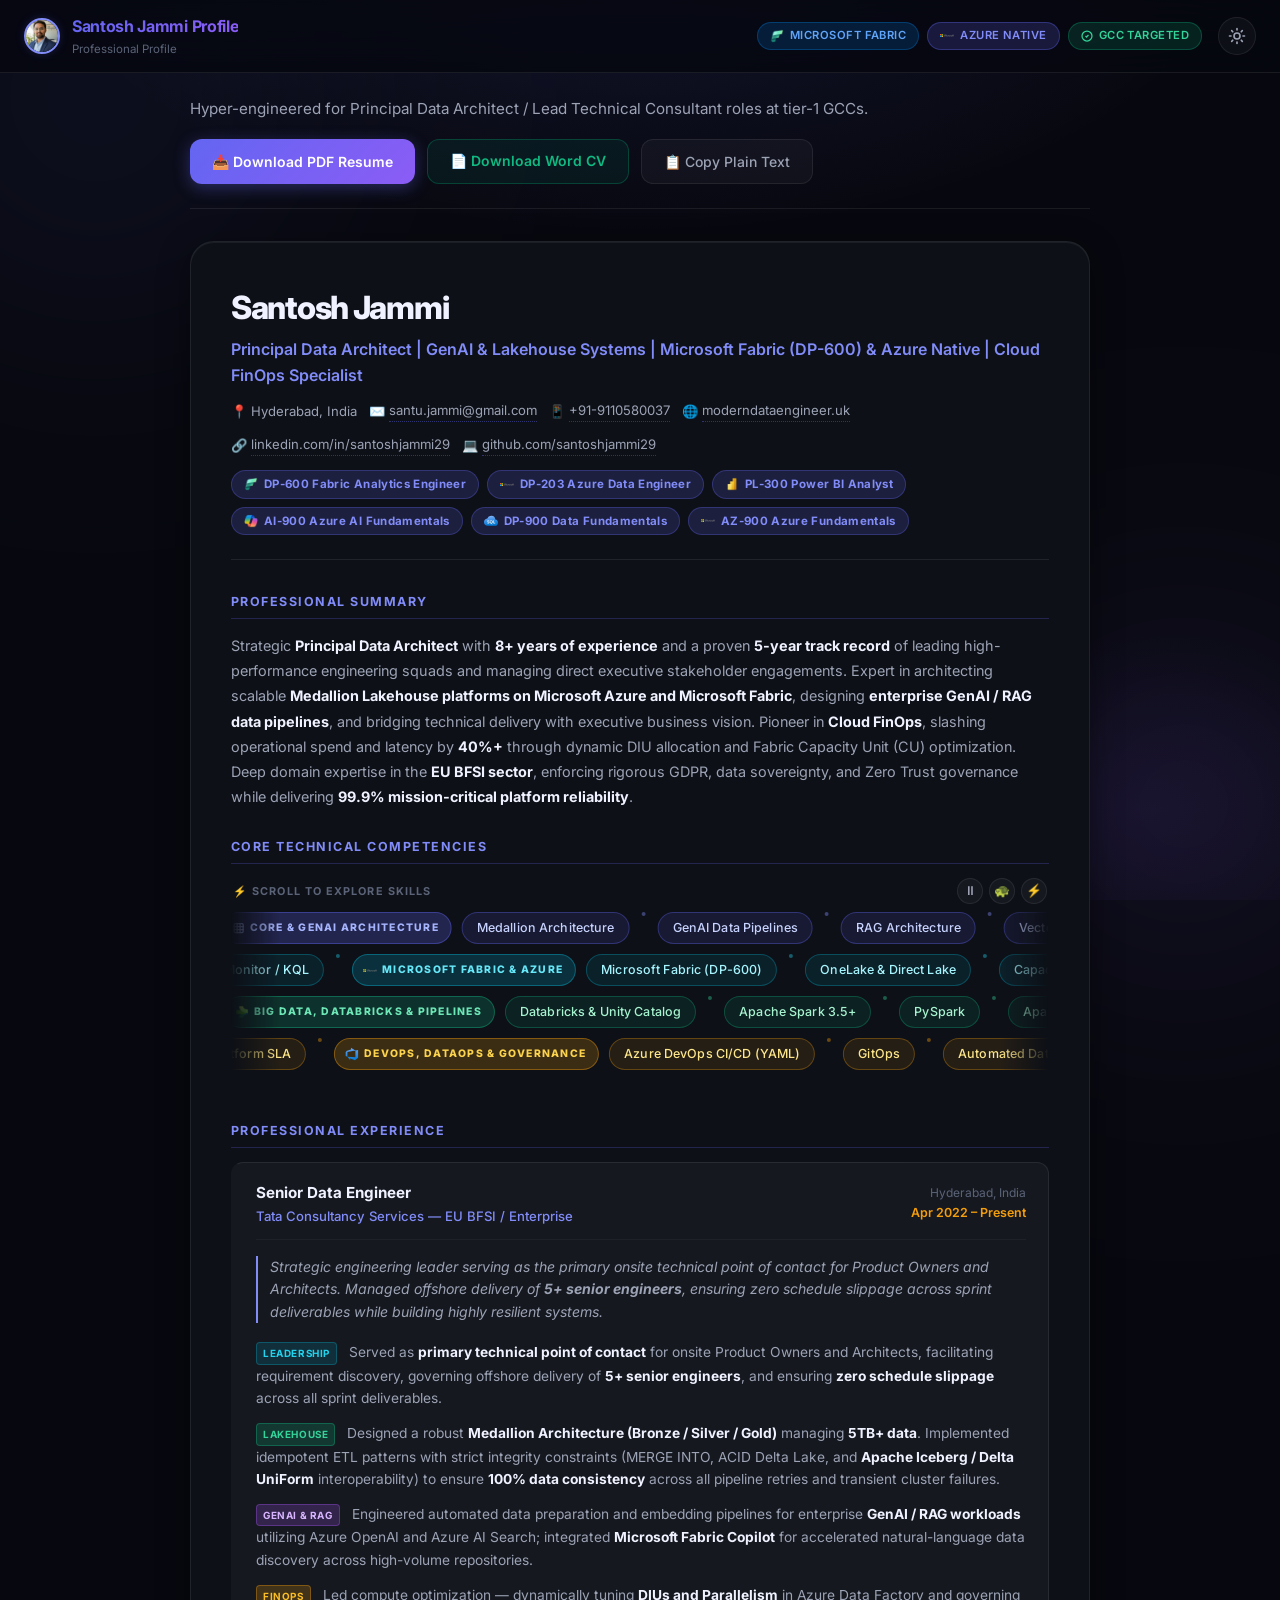
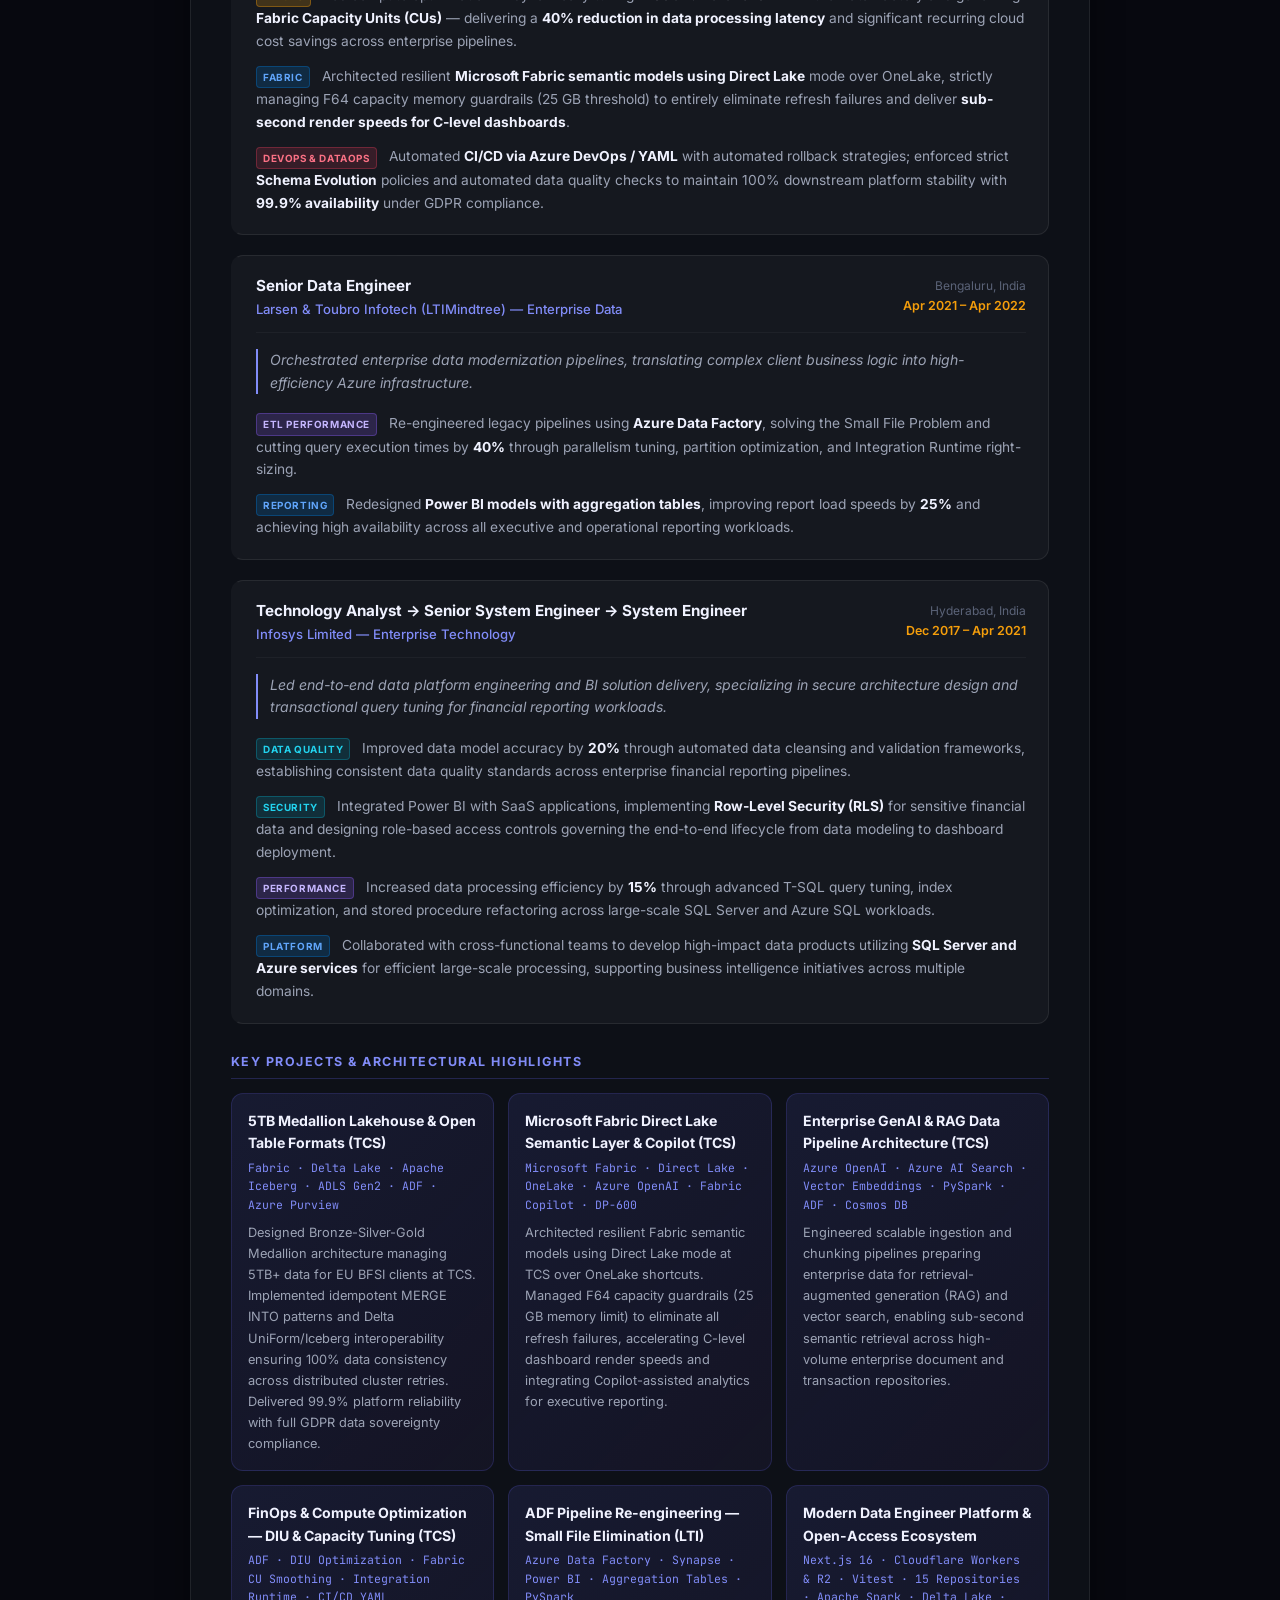
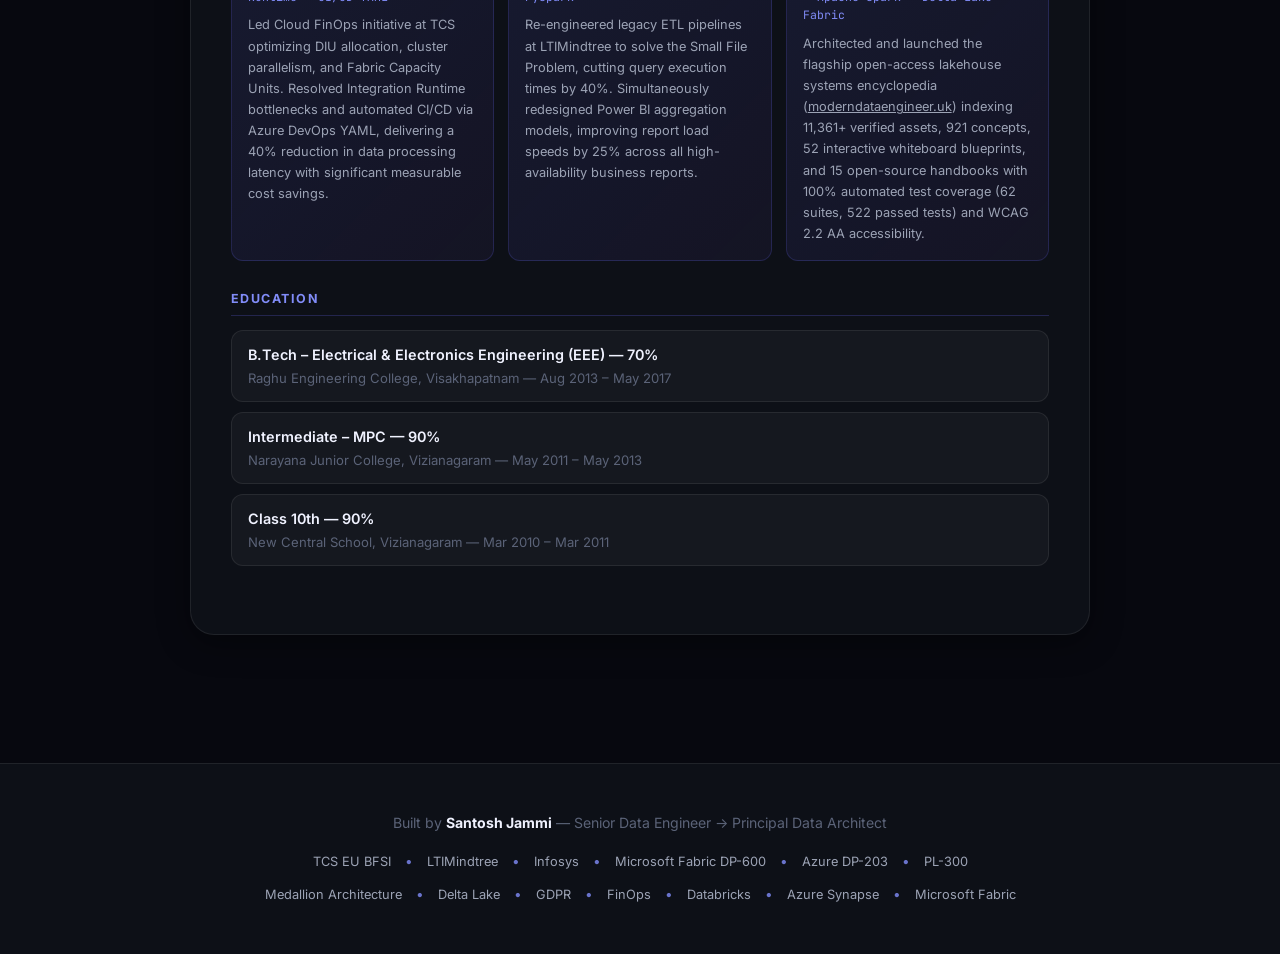
==== commit 1bfce4ca: "feat: synchronize latest ecosystem metrics, career experience, and curriculum topics" ====
--- a/public-resume/index.html
+++ b/public-resume/index.html
@@ -85,6 +85,7 @@
             <span>📍 Hyderabad, India</span>
             <span>✉️ <a href="mailto:santu.jammi@gmail.com">santu.jammi@gmail.com</a></span>
             <span>📱 <a href="tel:+919110580037">+91-9110580037</a></span>
+            <span>🌐 <a href="https://moderndataengineer.uk" target="_blank" rel="noopener noreferrer">moderndataengineer.uk</a></span>
             <span>🔗 <a href="https://linkedin.com/in/santoshjammi29" target="_blank" rel="noopener noreferrer">linkedin.com/in/santoshjammi29</a></span>
             <span>💻 <a href="https://github.com/santoshjammi29" target="_blank" rel="noopener noreferrer">github.com/santoshjammi29</a></span>
           </div>
@@ -470,6 +471,11 @@
               <div class="project-tech">Azure Data Factory · Synapse · Power BI · Aggregation Tables · PySpark</div>
               <div class="project-desc">Re-engineered legacy ETL pipelines at LTIMindtree to solve the Small File Problem, cutting query execution times by 40%. Simultaneously redesigned Power BI aggregation models, improving report load speeds by 25% across all high-availability business reports.</div>
             </div>
+            <div class="project-card">
+              <div class="project-title">Modern Data Engineer Platform &amp; Open-Access Ecosystem</div>
+              <div class="project-tech">Next.js 16 · Cloudflare Workers &amp; R2 · Vitest · 15 Repositories · Apache Spark · Delta Lake · Fabric</div>
+              <div class="project-desc">Architected and launched the flagship open-access lakehouse systems encyclopedia (<a href="https://moderndataengineer.uk" target="_blank" rel="noopener noreferrer" style="color:var(--primary); text-decoration:underline;">moderndataengineer.uk</a>) indexing 11,361+ verified assets, 921 concepts, 52 interactive whiteboard blueprints, and 15 open-source handbooks with 100% automated test coverage (62 suites, 522 passed tests) and WCAG 2.2 AA accessibility.</div>
+            </div>
           </div>
         </div>
 
